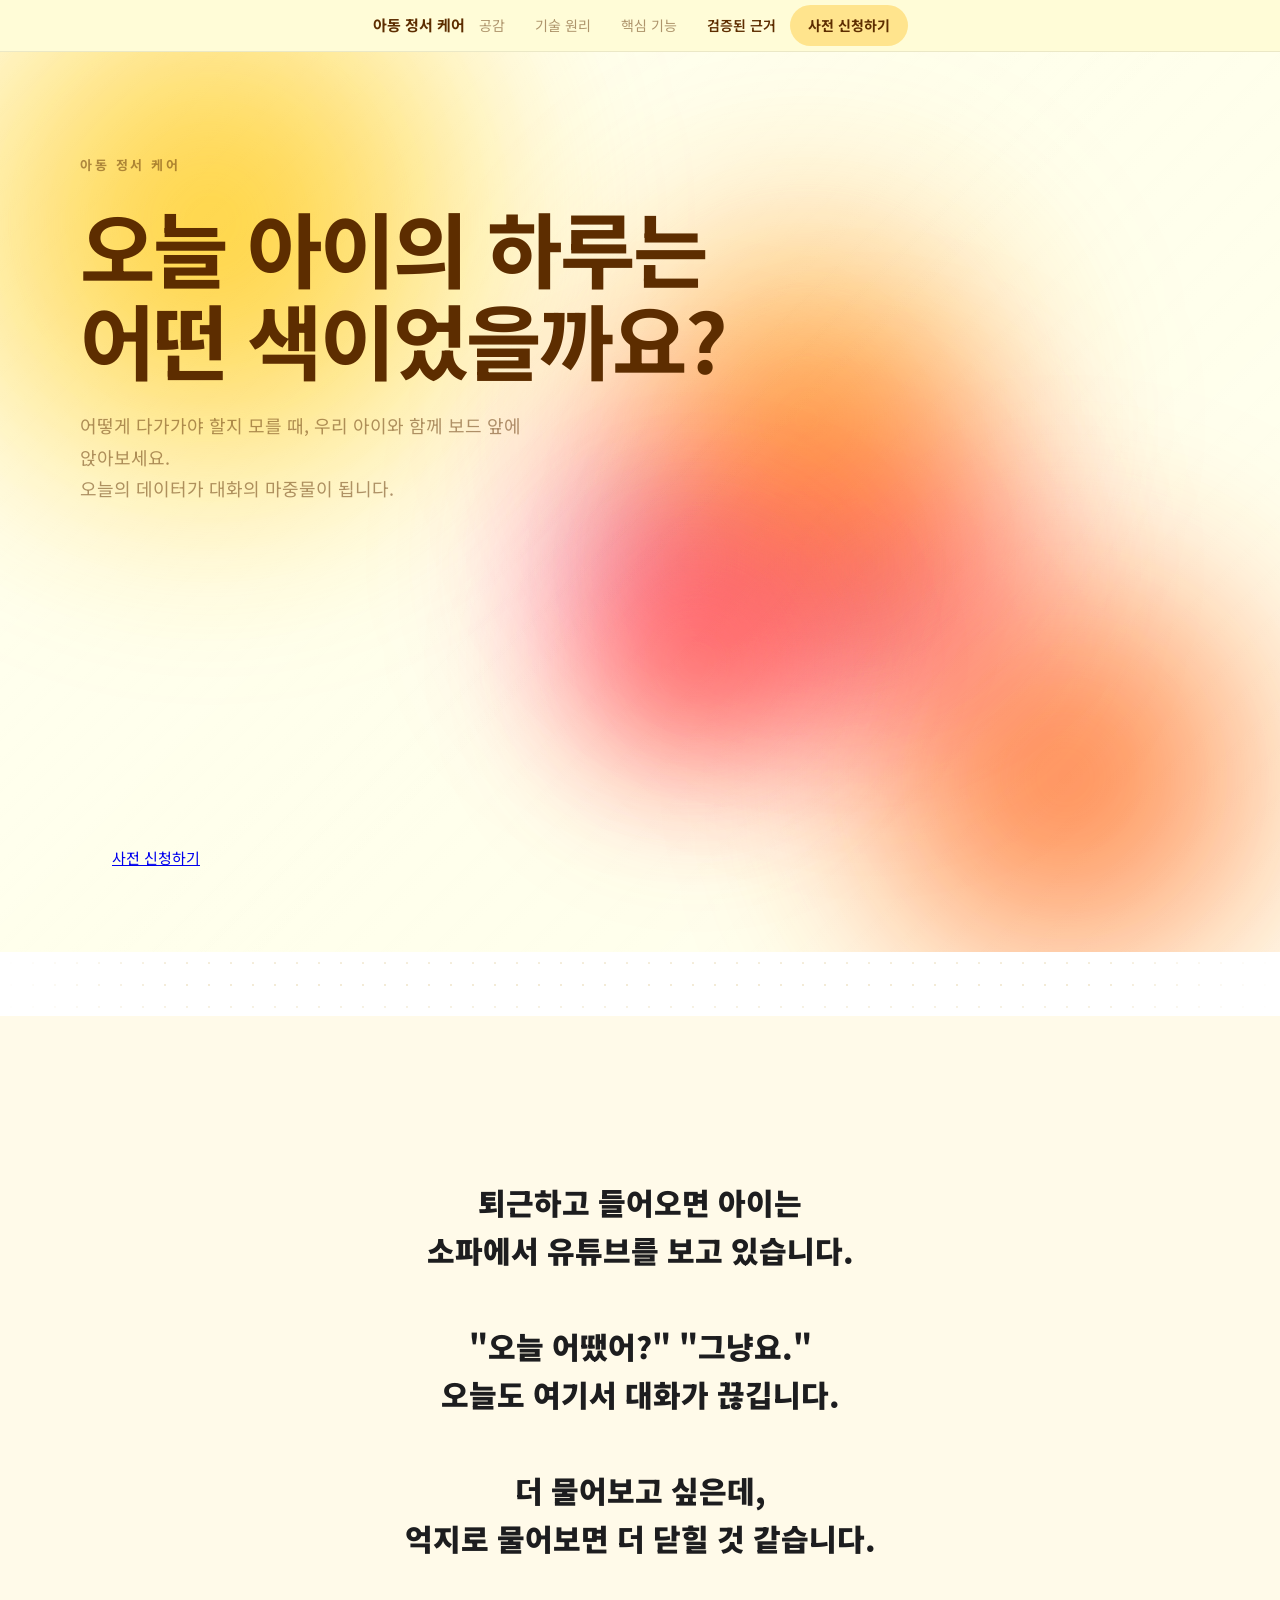
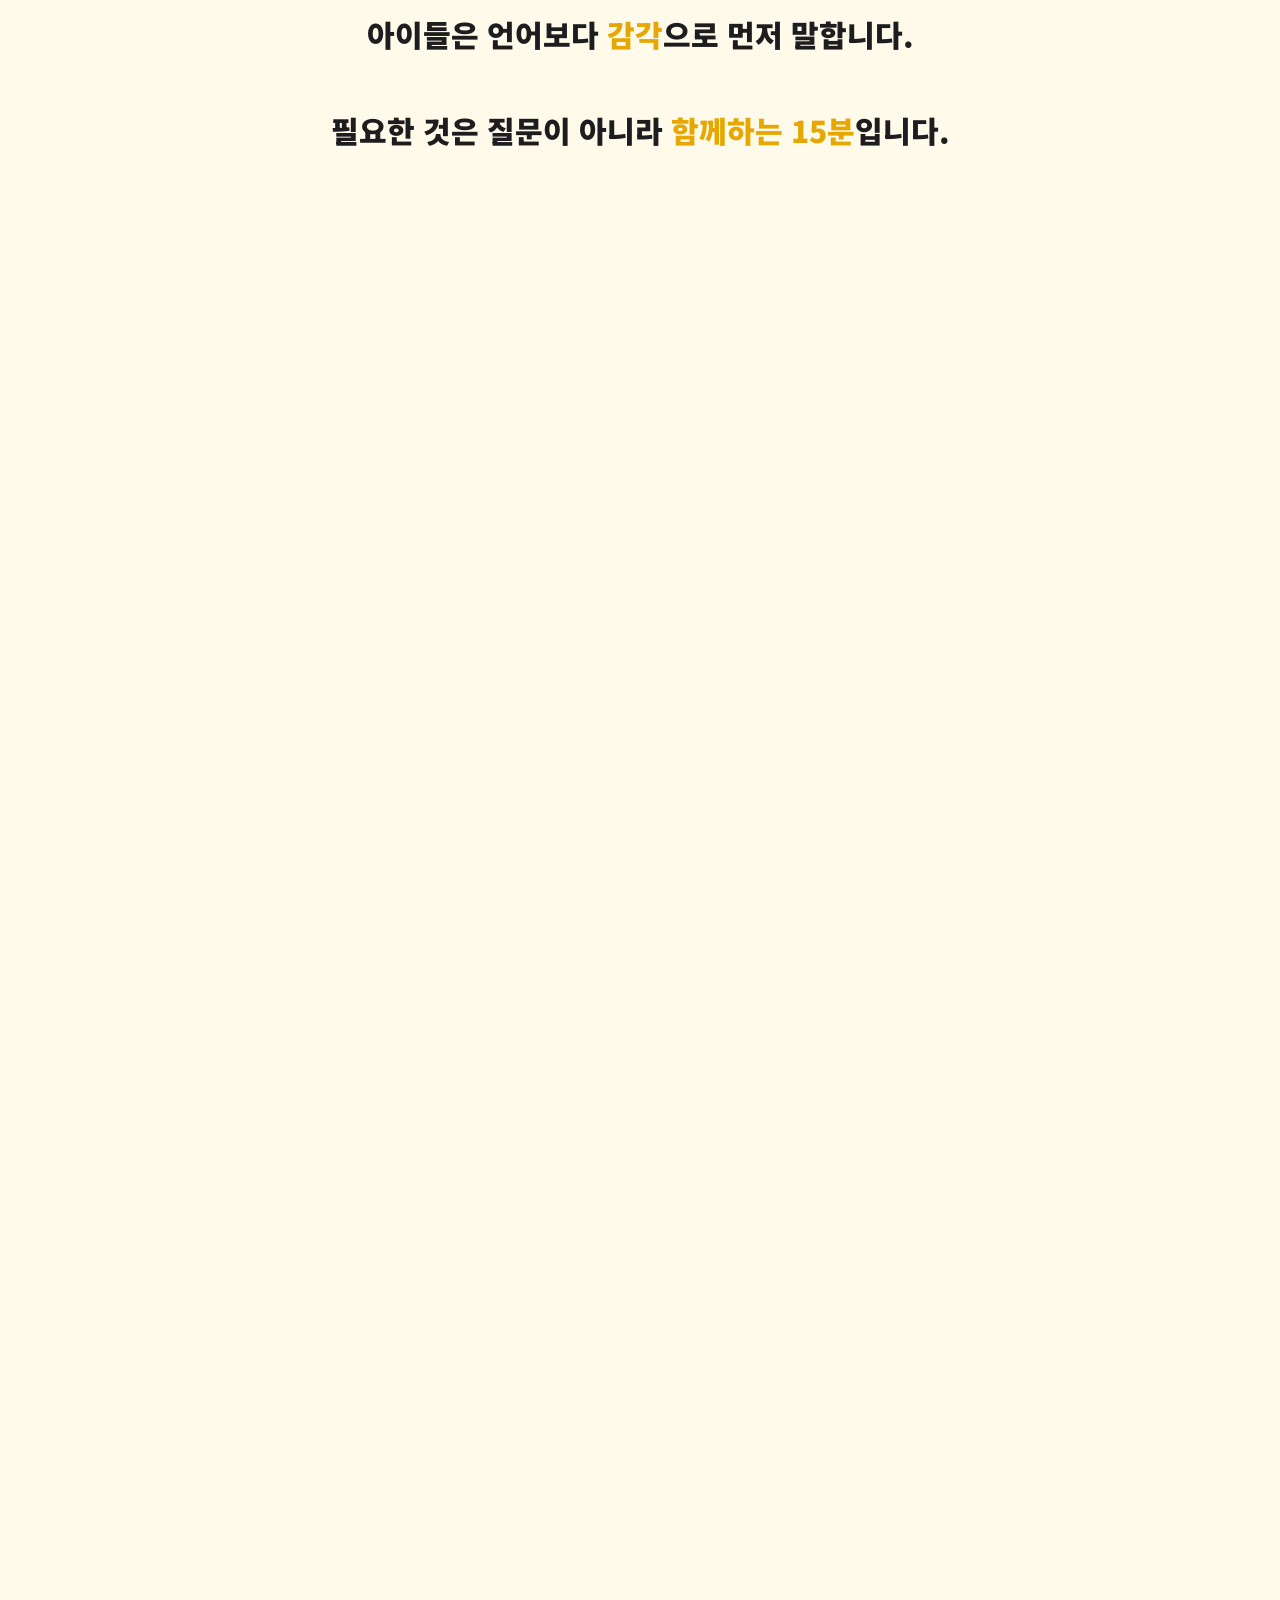
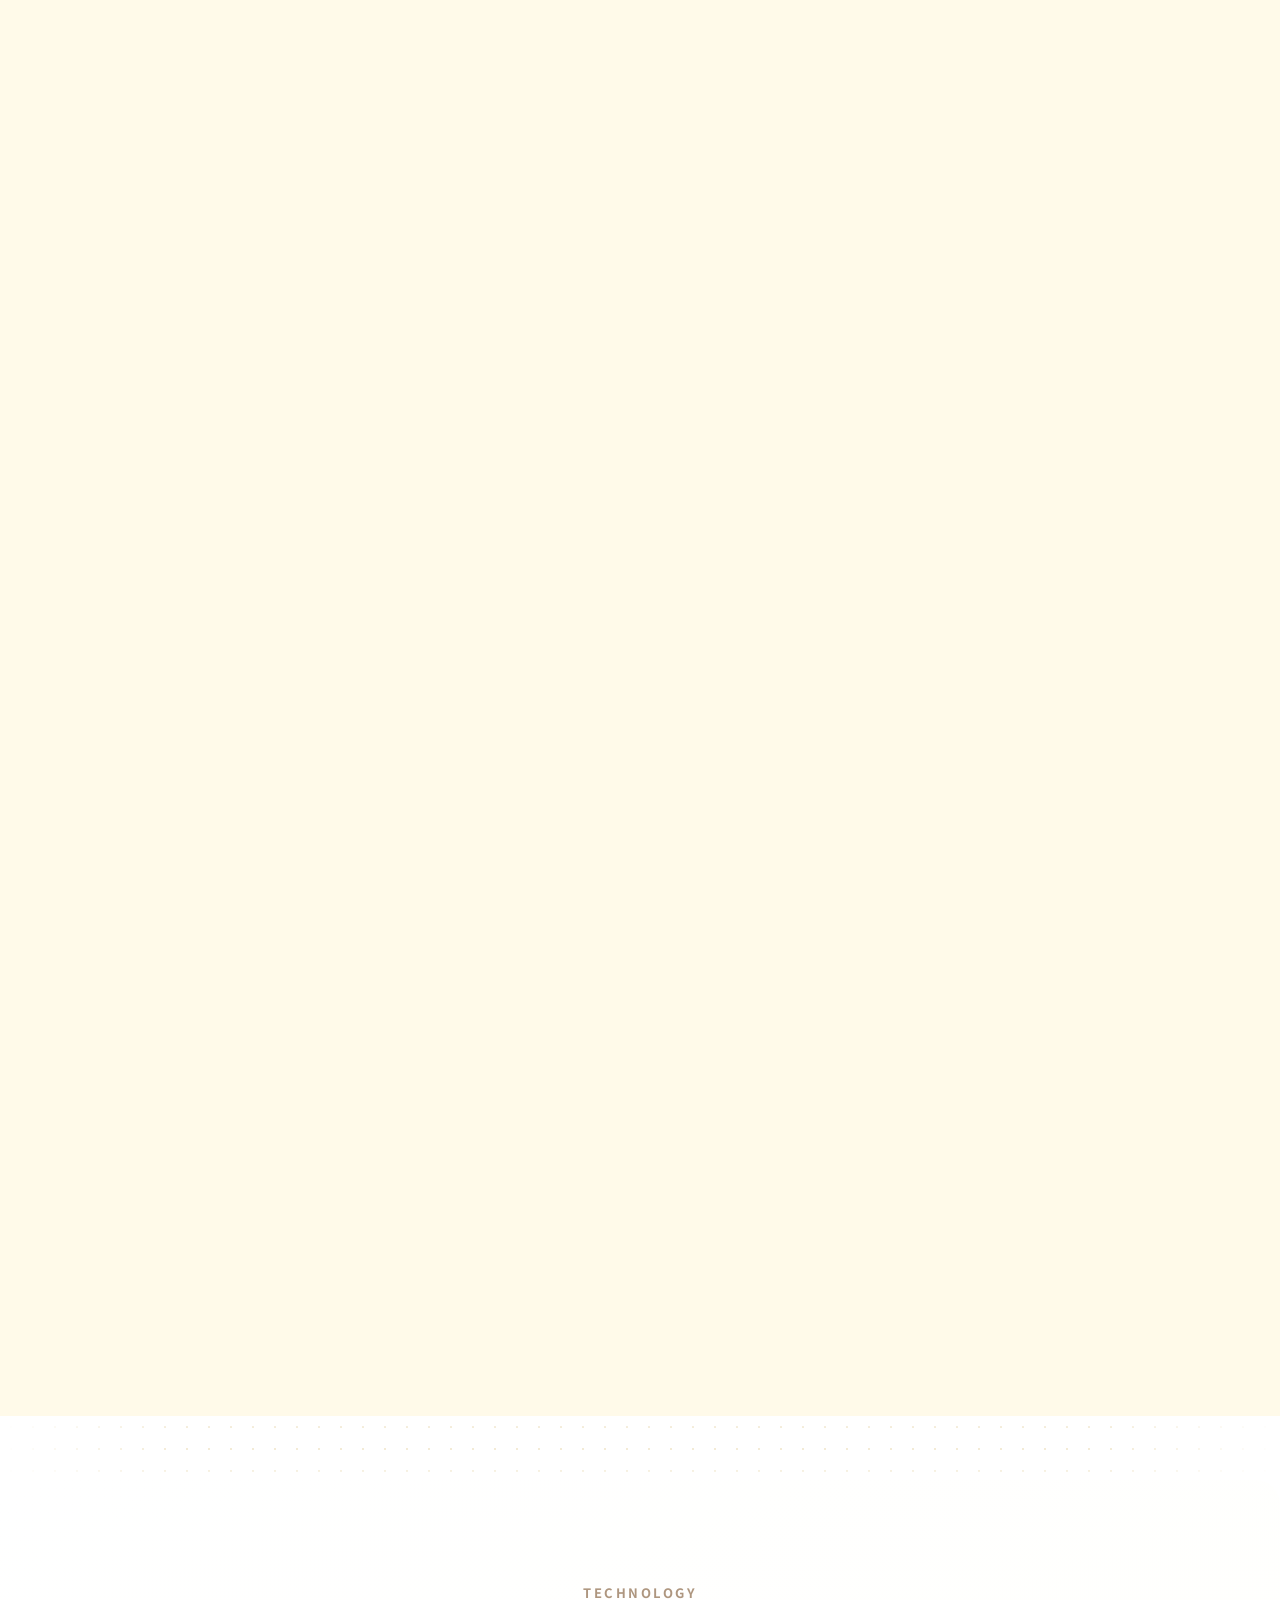
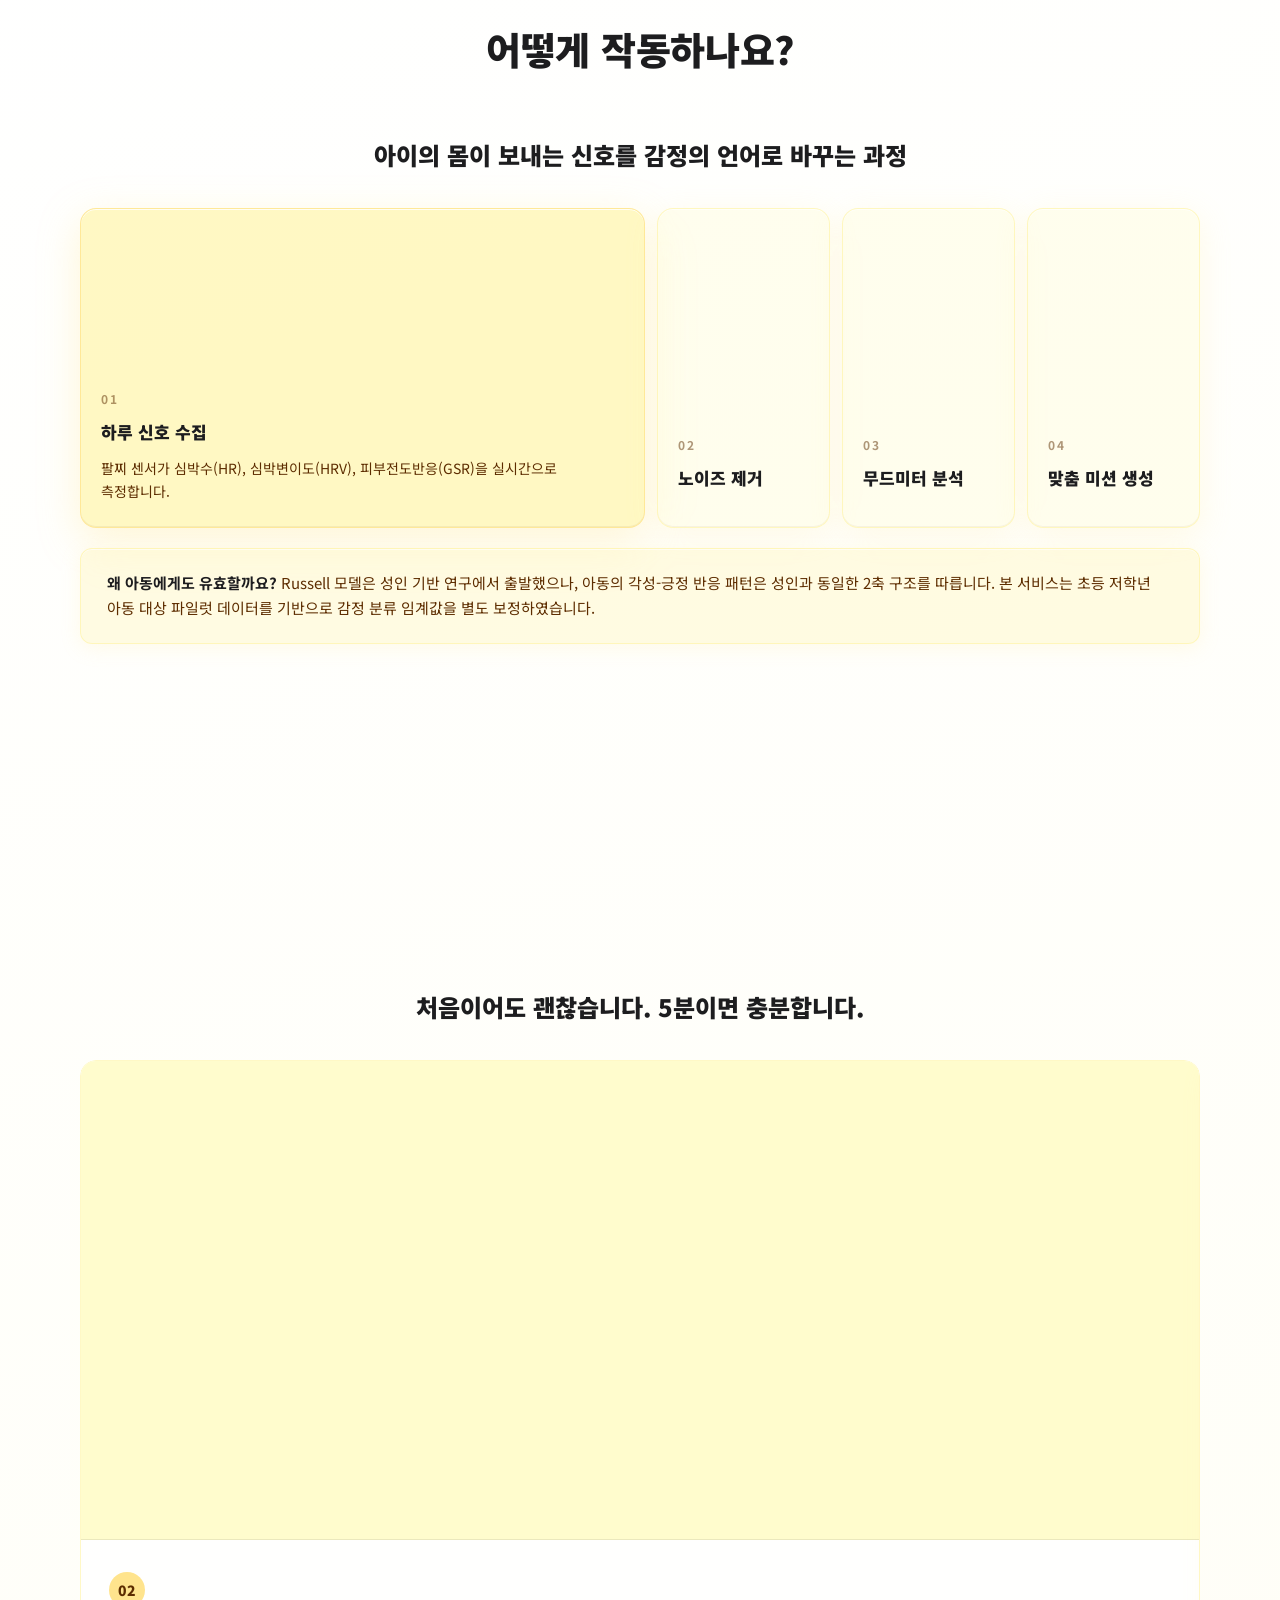
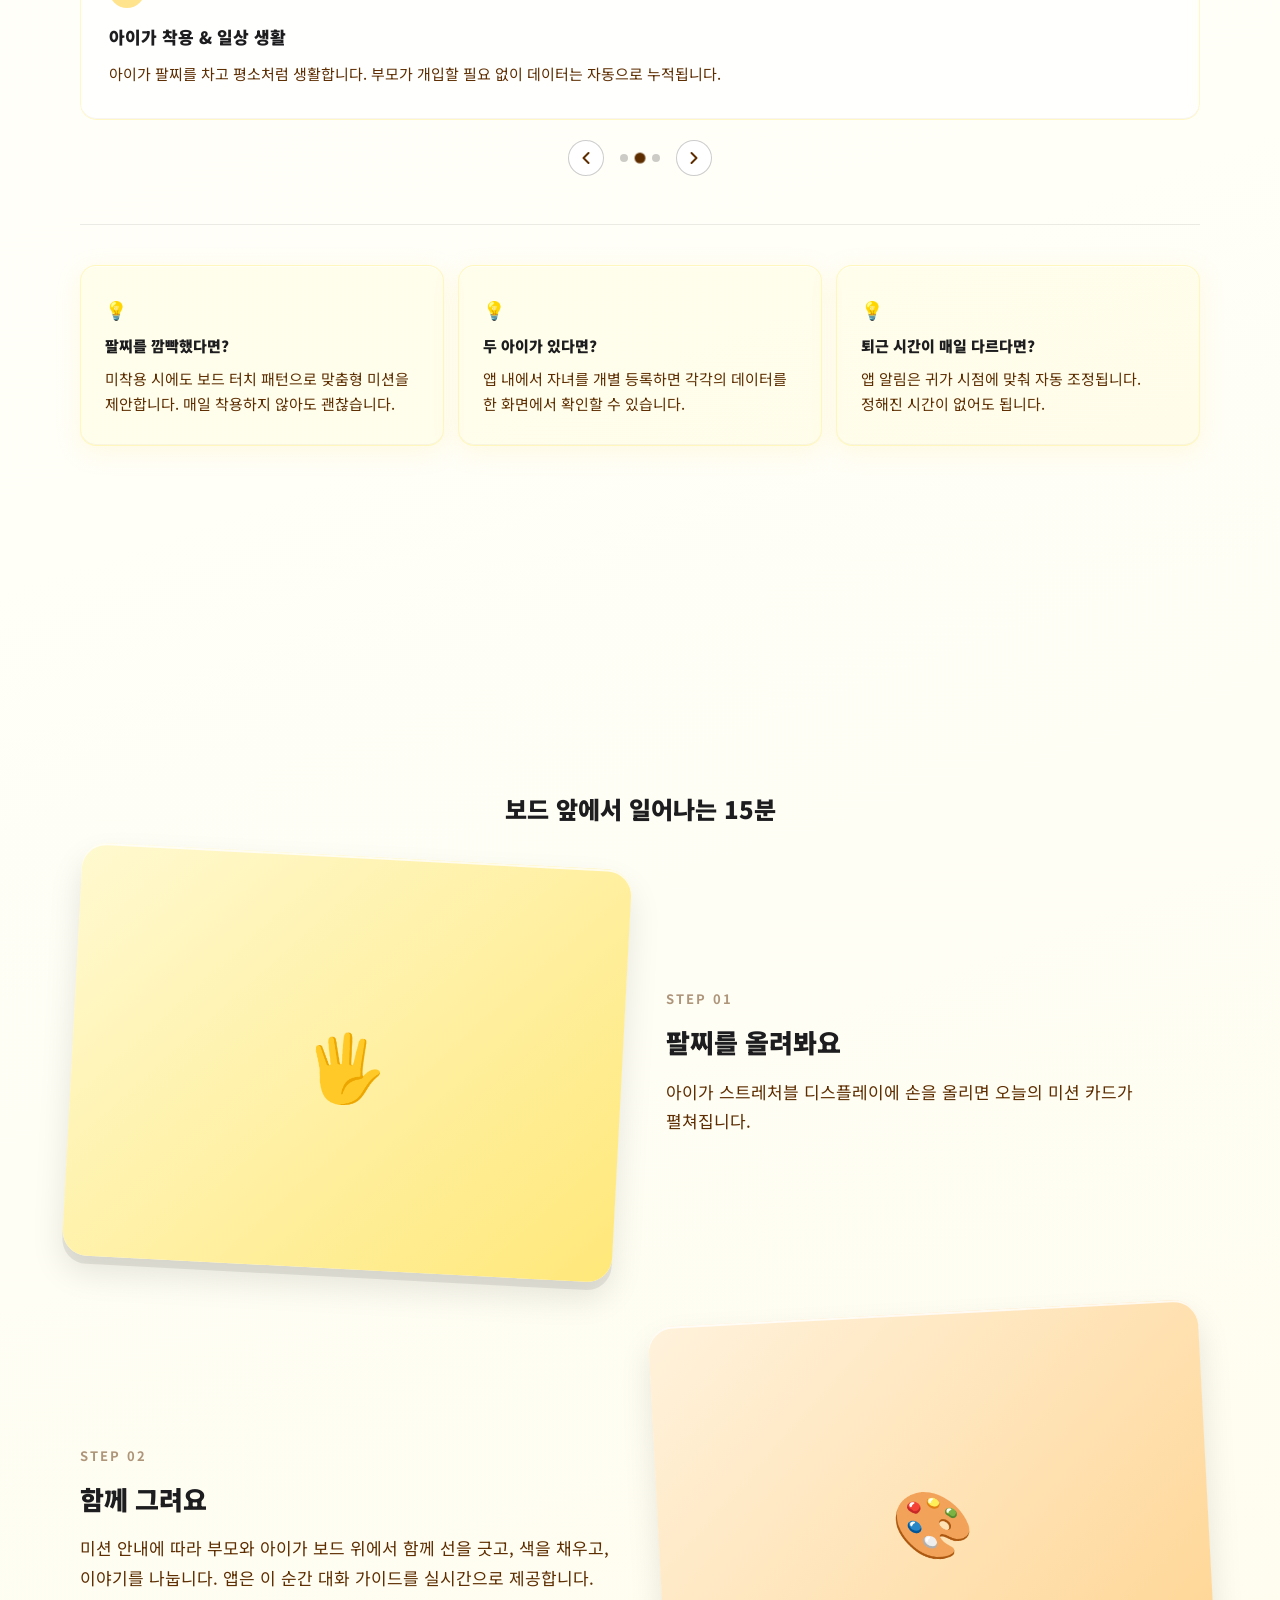
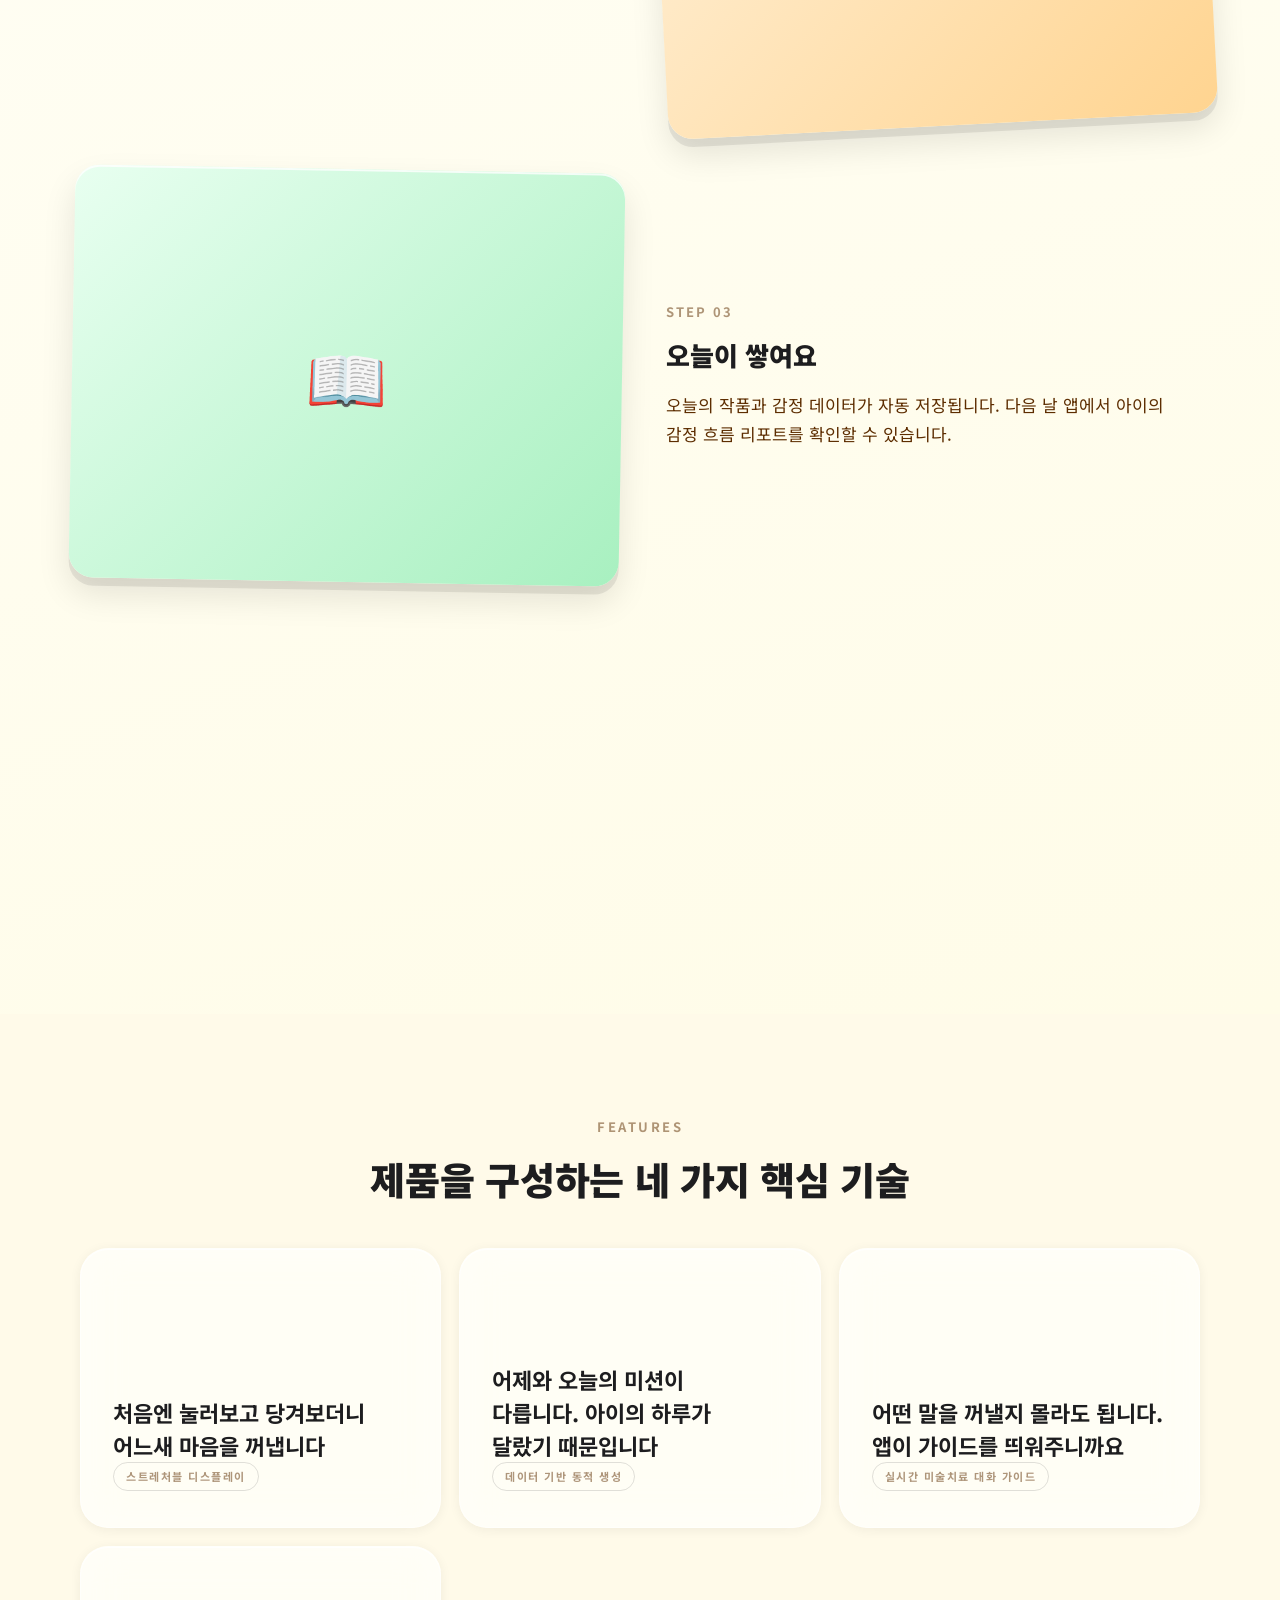
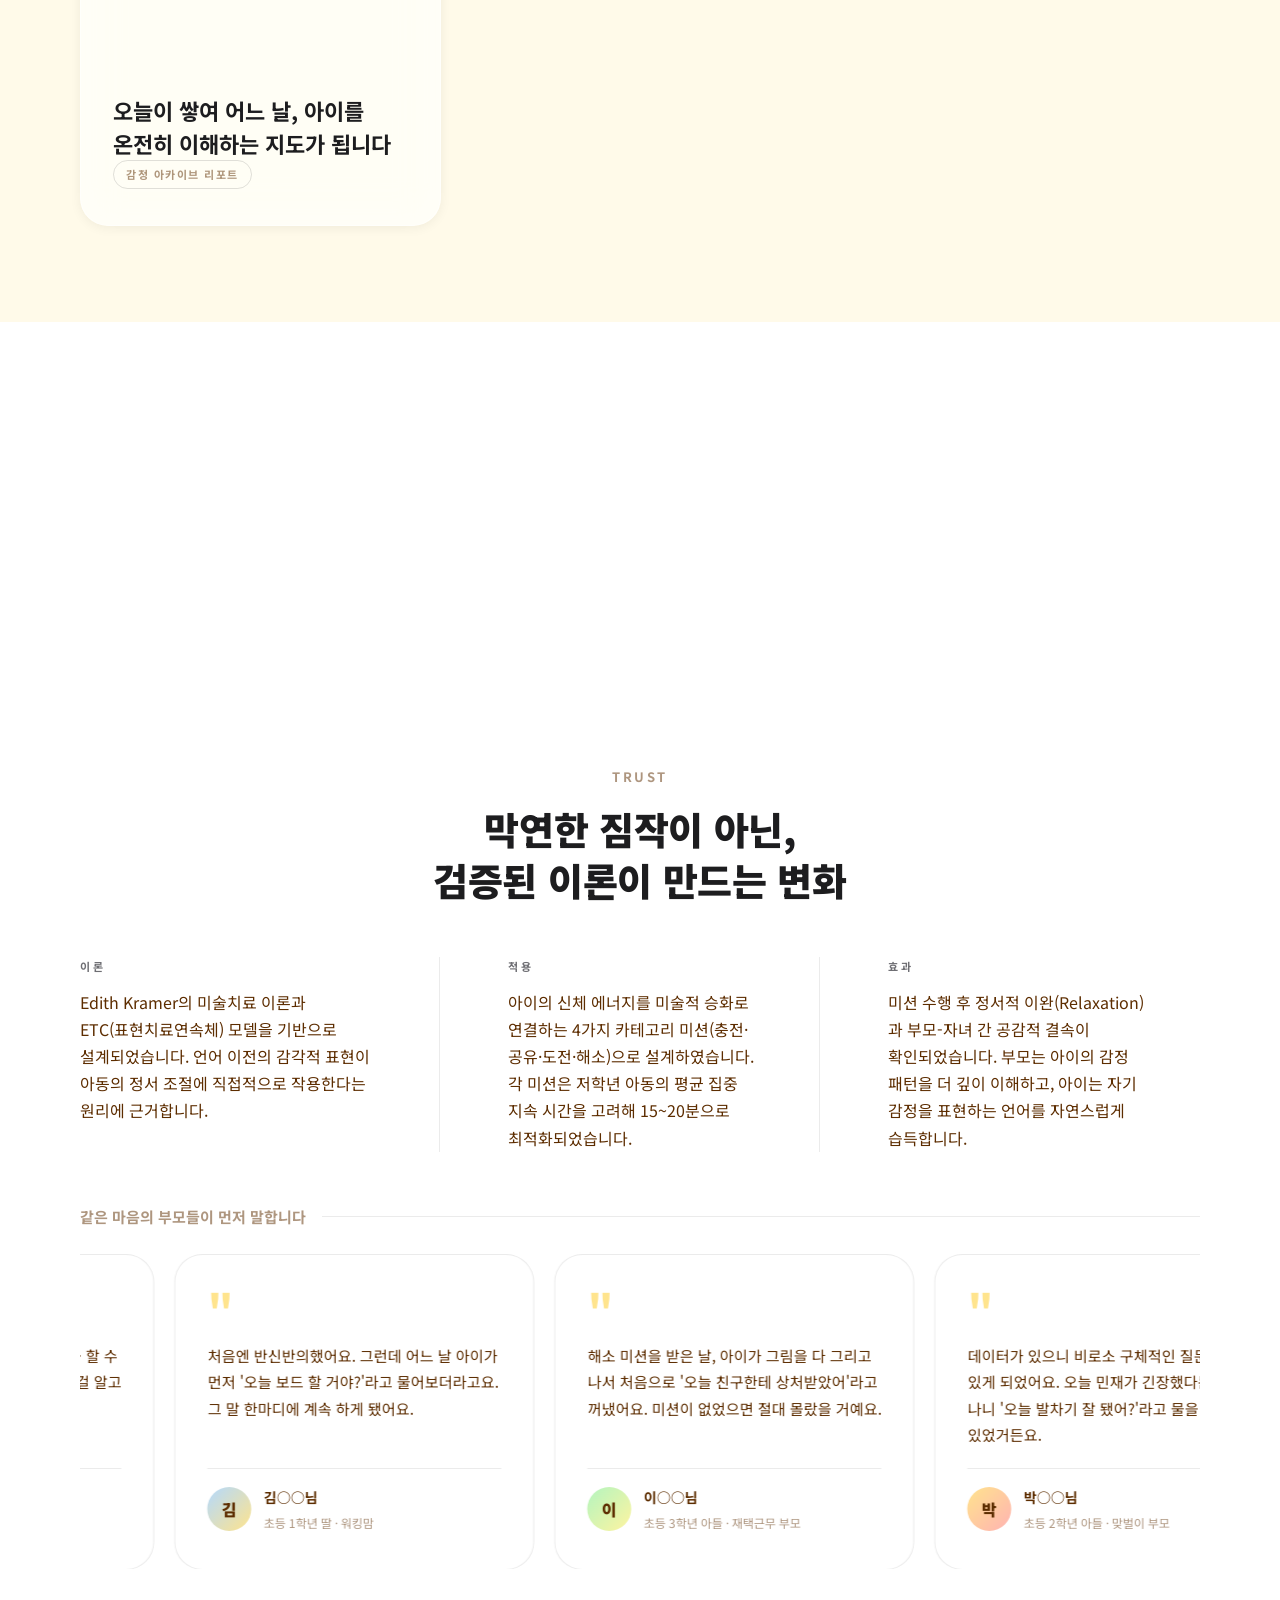
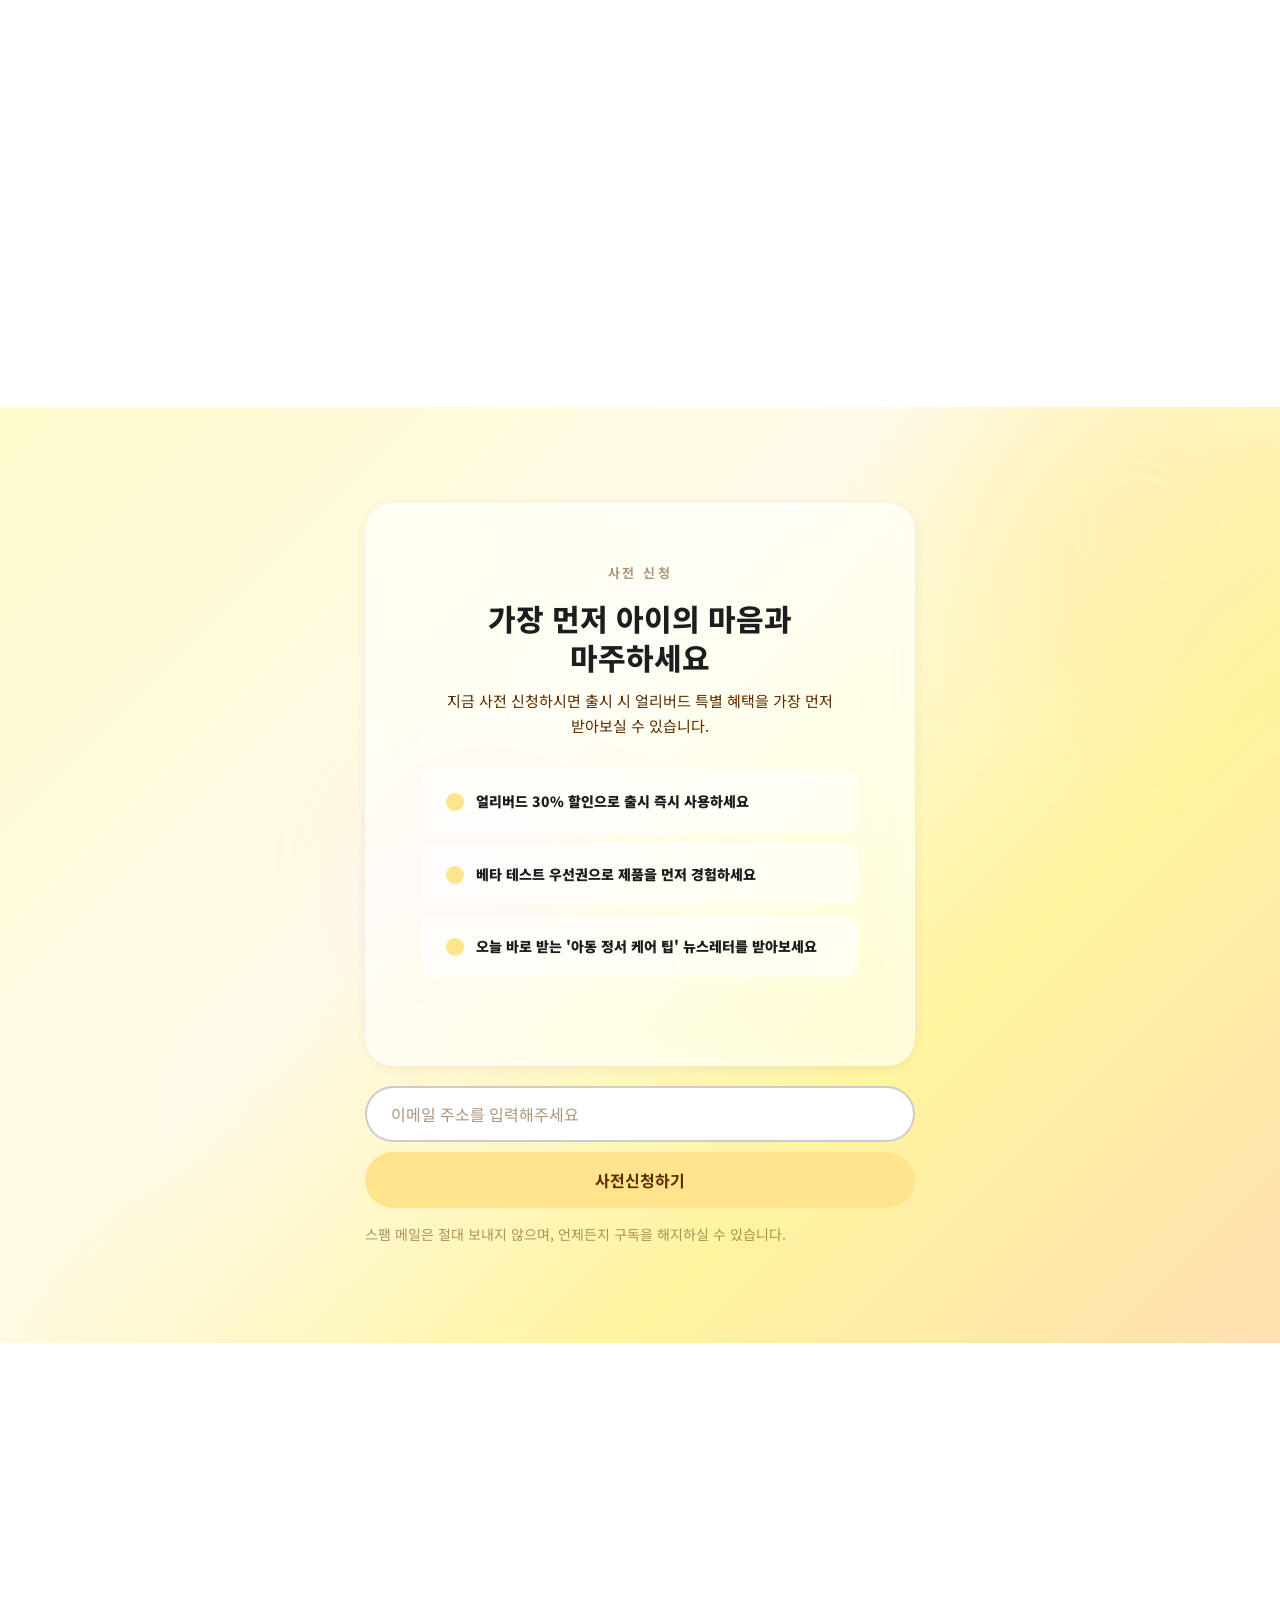
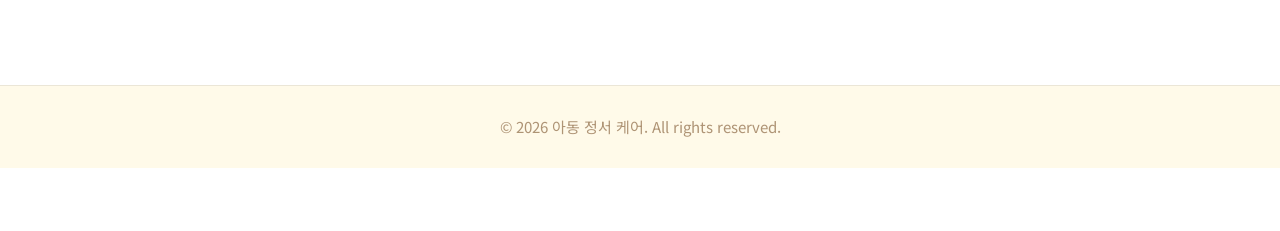
==== version-a.html @ ddc8feb4 "디자인 가이드라인 v1.0 전체 적용 (토큰, 타이포, Bento Grid, Nav, Marquee)" ====
<!DOCTYPE html>
<html lang="ko">
<head>
  <meta charset="UTF-8">
  <meta name="viewport" content="width=device-width, initial-scale=1.0">
  <title>아동 정서 케어 — 오늘 아이의 하루는 어떤 색이었을까요?</title>
  <link rel="preconnect" href="https://fonts.googleapis.com">
  <link rel="preconnect" href="https://fonts.gstatic.com" crossorigin>
  <link href="https://fonts.googleapis.com/css2?family=Noto+Sans+KR:wght@400;500;700;900&display=swap" rel="stylesheet">
  <link rel="stylesheet" href="css/styles.css">
</head>
<body>

  <!-- Navigation -->
  <nav class="nav">
    <div class="container">
      <div class="nav-inner">
        <span class="nav-logo">아동 정서 케어</span>
        <nav class="nav-links" id="navLinks">
          <a href="#problem"    class="nav-link" data-section="problem">공감</a>
          <a href="#technology" class="nav-link" data-section="technology">기술 원리</a>
          <a href="#features"   class="nav-link" data-section="features">핵심 기능</a>
          <a href="#trust"      class="nav-link" data-section="trust">검증된 근거</a>
        </nav>
        <div class="nav-right">
          <a href="#cta" class="nav-cta">사전 신청하기</a>
          <button class="nav-hamburger" id="navHamburger" aria-label="메뉴 열기" aria-expanded="false">
            <span></span><span></span><span></span>
          </button>
        </div>
      </div>
    </div>
  </nav>

  <!-- S1: HERO -->
  <section class="hero" id="hero">
    <!-- Art-therapy paint layers -->
    <div class="hero-paint hero-paint--yellow"></div>
    <div class="hero-paint hero-paint--orange"></div>
    <div class="hero-paint hero-paint--red"></div>
    <div class="hero-paint hero-paint--magenta"></div>
    <div class="hero-paint hero-paint--amber"></div>
    <div class="hero-paint hero-paint--coral"></div>
    <!-- Liquid glass shimmer veil -->
    <div class="hero-veil"></div>

    <div class="container">
      <div class="hero-inner">
        <div class="hero-copy">
          <span class="hero-label">아동 정서 케어</span>
          <h1 class="hero-headline">오늘 아이의 하루는<br>어떤 색이었을까요?</h1>
          <p class="hero-sub">어떻게 다가가야 할지 모를 때, 우리 아이와 함께 보드 앞에 앉아보세요.<br>오늘의 데이터가 대화의 마중물이 됩니다.</p>
        </div>
        <div class="hero-form-wrap">
          <a href="#cta" class="hero-email-submit">사전 신청하기</a>
        </div>
      </div>
    </div>

  </section>
  <div class="section-divider"></div>
  <!-- S2: PROBLEM -->
  <section class="problem" id="problem">
    <div class="problem-sticky">
      <div class="problem-sentences-wrap">
        <p class="problem-sentence">퇴근하고 들어오면 아이는 <br> 소파에서 유튜브를 보고 있습니다.</p>
        <p class="problem-sentence">"오늘 어땠어?" "그냥요." <br> 오늘도 여기서 대화가 끊깁니다.</p>
        <p class="problem-sentence">더 물어보고 싶은데, <br> 억지로 물어보면 더 닫힐 것 같습니다.</p>
        <p class="problem-sentence">아이들은 언어보다 <span class="color-pop">감각</span>으로 먼저 말합니다.</p>
        <p class="problem-sentence">필요한 것은 질문이 아니라 <span class="color-pop">함께하는&nbsp;15분</span>입니다.</p>
      </div>
    </div>
  </section>
  <div class="section-divider"></div>
  <!-- S3: TECHNOLOGY -->
  <section class="technology" id="technology">
    <div class="container">
      <div class="section-header">
        <span class="label js-reveal">Technology</span>
        <h2 class="section-headline js-reveal d1">어떻게 작동하나요?</h2>
      </div>

      <!-- 3-A: Accordion Panels -->
      <div class="stack-scene">
        <div class="tech-sub stack-panel">
          <h3 class="tech-sub-headline js-reveal">아이의 몸이 보내는 신호를 감정의 언어로 바꾸는 과정</h3>
          <div class="tech-panels">
            <div class="tech-panel is-active" role="button" tabindex="0" aria-label="1단계: 하루 신호 수집">
              <div class="tech-panel-num">01</div>
              <div class="tech-panel-title">하루 신호 수집</div>
              <p class="tech-panel-desc">팔찌 센서가 심박수(HR), 심박변이도(HRV), 피부전도반응(GSR)을 실시간으로 측정합니다.</p>
            </div>
            <div class="tech-panel" role="button" tabindex="0" aria-label="2단계: 노이즈 제거">
              <div class="tech-panel-num">02</div>
              <div class="tech-panel-title">노이즈 제거</div>
              <p class="tech-panel-desc">움직임·외부 환경으로 인한 오염 데이터를 필터링해 신뢰도 높은 생체 지표만 추출합니다.</p>
            </div>
            <div class="tech-panel" role="button" tabindex="0" aria-label="3단계: 무드미터 분석">
              <div class="tech-panel-num">03</div>
              <div class="tech-panel-title">무드미터 분석</div>
              <p class="tech-panel-desc">Russell의 원형 감정 모델에 기반해 각성도(Arousal)와 긍정도(Valence) 축으로 아이의 현재 감정 상태를 좌표화합니다.</p>
            </div>
            <div class="tech-panel" role="button" tabindex="0" aria-label="4단계: 맞춤 미션 생성">
              <div class="tech-panel-num">04</div>
              <div class="tech-panel-title">맞춤 미션 생성</div>
              <p class="tech-panel-desc">무드미터와 당일 일과 데이터를 결합해 '충전·공유·도전·해소' 4가지 카테고리 중 최적의 미술 미션을 생성합니다.</p>
            </div>
          </div>
          <div class="tech-note">
            <strong>왜 아동에게도 유효할까요?</strong> Russell 모델은 성인 기반 연구에서 출발했으나, 아동의 각성-긍정 반응 패턴은 성인과 동일한 2축 구조를 따릅니다. 본 서비스는 초등 저학년 아동 대상 파일럿 데이터를 기반으로 감정 분류 임계값을 별도 보정하였습니다.
          </div>
        </div>
      </div>

      <!-- 3-B: Onboarding Slider -->
      <div class="stack-scene">
        <div class="tech-sub stack-panel">
          <h3 class="tech-sub-headline js-reveal">처음이어도 괜찮습니다. 5분이면 충분합니다.</h3>
          <div class="onboarding-viewport">
            <div class="onboarding-track" id="onboardingTrack">
              <div class="onboarding-card">
                <div class="onboarding-img"></div>
                <div class="onboarding-content">
                  <div class="onboarding-num">01</div>
                  <div class="onboarding-title">앱 설치 &amp; 팔찌 페어링</div>
                  <p class="onboarding-desc">앱을 설치하고 아이 팔찌와 블루투스로 연결하세요. 이름과 학교 일정만 입력하면 준비 완료입니다.</p>
                </div>
              </div>
              <div class="onboarding-card">
                <div class="onboarding-img"></div>
                <div class="onboarding-content">
                  <div class="onboarding-num">02</div>
                  <div class="onboarding-title">아이가 착용 &amp; 일상 생활</div>
                  <p class="onboarding-desc">아이가 팔찌를 차고 평소처럼 생활합니다. 부모가 개입할 필요 없이 데이터는 자동으로 누적됩니다.</p>
                </div>
              </div>
              <div class="onboarding-card">
                <div class="onboarding-img"></div>
                <div class="onboarding-content">
                  <div class="onboarding-num">03</div>
                  <div class="onboarding-title">보드 앞에서 함께 시작</div>
                  <p class="onboarding-desc">저녁에 아이와 함께 보드에 손을 올려놓으면, 오늘의 미션이 자동으로 활성화됩니다.</p>
                </div>
              </div>
            </div>
          </div>
          <div class="onboarding-controls">
            <button class="onboarding-arrow" id="onboardingPrev" aria-label="이전 슬라이드">
              <svg width="20" height="20" viewBox="0 0 20 20" fill="none"><path d="M12.5 15L7.5 10L12.5 5" stroke="currentColor" stroke-width="2" stroke-linecap="round" stroke-linejoin="round"/></svg>
            </button>
            <div class="onboarding-nav" id="onboardingDots"></div>
            <button class="onboarding-arrow" id="onboardingNext" aria-label="다음 슬라이드">
              <svg width="20" height="20" viewBox="0 0 20 20" fill="none"><path d="M7.5 5L12.5 10L7.5 15" stroke="currentColor" stroke-width="2" stroke-linecap="round" stroke-linejoin="round"/></svg>
            </button>
          </div>
          <div class="faq-grid">
            <div class="faq-block">
              <div class="faq-icon">💡</div>
              <div class="faq-q">팔찌를 깜빡했다면?</div>
              <p class="faq-a">미착용 시에도 보드 터치 패턴으로 맞춤형 미션을 제안합니다. 매일 착용하지 않아도 괜찮습니다.</p>
            </div>
            <div class="faq-block">
              <div class="faq-icon">💡</div>
              <div class="faq-q">두 아이가 있다면?</div>
              <p class="faq-a">앱 내에서 자녀를 개별 등록하면 각각의 데이터를 한 화면에서 확인할 수 있습니다.</p>
            </div>
            <div class="faq-block">
              <div class="faq-icon">💡</div>
              <div class="faq-q">퇴근 시간이 매일 다르다면?</div>
              <p class="faq-a">앱 알림은 귀가 시점에 맞춰 자동 조정됩니다. 정해진 시간이 없어도 됩니다.</p>
            </div>
          </div>
        </div>
      </div>

      <!-- 3-C: Board Steps -->
      <div class="stack-scene">
        <div class="tech-sub stack-panel" style="margin-bottom:0">
        <h3 class="tech-sub-headline js-reveal">보드 앞에서 일어나는 15분</h3>
        <div class="board-steps">
          <div class="board-step">
            <div class="step-visual step-visual--1">🖐</div>
            <div class="step-content">
              <div class="step-label">STEP 01</div>
              <div class="step-title">팔찌를 올려봐요</div>
              <p class="step-body">아이가 스트레처블 디스플레이에 손을 올리면 오늘의 미션 카드가 펼쳐집니다.</p>
            </div>
          </div>
          <div class="board-step board-step--rev">
            <div class="step-visual step-visual--2">🎨</div>
            <div class="step-content">
              <div class="step-label">STEP 02</div>
              <div class="step-title">함께 그려요</div>
              <p class="step-body">미션 안내에 따라 부모와 아이가 보드 위에서 함께 선을 긋고, 색을 채우고, 이야기를 나눕니다. 앱은 이 순간 대화 가이드를 실시간으로 제공합니다.</p>
            </div>
          </div>
          <div class="board-step">
            <div class="step-visual step-visual--3">📖</div>
            <div class="step-content">
              <div class="step-label">STEP 03</div>
              <div class="step-title">오늘이 쌓여요</div>
              <p class="step-body">오늘의 작품과 감정 데이터가 자동 저장됩니다. 다음 날 앱에서 아이의 감정 흐름 리포트를 확인할 수 있습니다.</p>
            </div>
          </div>
        </div>
        </div>
      </div>
    </div>
  </section>
  <!-- S4: FEATURES -->
  <div class="stack-scene">
  <section class="features stack-panel" id="features">
    <div class="container">
      <div class="features-header">
        <span class="label js-reveal">Features</span>
        <h2 class="section-headline js-reveal d1">제품을 구성하는 네 가지 핵심 기술</h2>
      </div>
      <div class="features-grid">
        <div class="feature-card liquid-glass">
          <p class="feature-quote">처음엔 눌러보고 당겨보더니 어느새 마음을 꺼냅니다</p>
          <span class="feature-tag">스트레처블 디스플레이</span>
        </div>
        <div class="feature-card liquid-glass">
          <p class="feature-quote">어제와 오늘의 미션이 다릅니다. 아이의 하루가 달랐기 때문입니다</p>
          <span class="feature-tag">데이터 기반 동적 생성</span>
        </div>
        <div class="feature-card liquid-glass">
          <p class="feature-quote">어떤 말을 꺼낼지 몰라도 됩니다. 앱이 가이드를 띄워주니까요</p>
          <span class="feature-tag">실시간 미술치료 대화 가이드</span>
        </div>
        <div class="feature-card liquid-glass">
          <p class="feature-quote">오늘이 쌓여 어느 날, 아이를 온전히 이해하는 지도가 됩니다</p>
          <span class="feature-tag">감정 아카이브 리포트</span>
        </div>
      </div>
    </div>
  </section>
  </div>
  <!-- S5: TRUST -->
  <div class="stack-scene">
  <section class="trust stack-panel" id="trust">
    <div class="container">
      <div class="trust-header">
        <span class="label js-reveal">Trust</span>
        <h2 class="section-headline js-reveal d1">막연한 짐작이 아닌,<br>검증된 이론이 만드는 변화</h2>
      </div>
      <div class="trust-blocks">
        <div class="trust-block">
          <div class="trust-block-label">이론</div>
          <p class="trust-block-text">Edith Kramer의 미술치료 이론과 ETC(표현치료연속체) 모델을 기반으로 설계되었습니다. 언어 이전의 감각적 표현이 아동의 정서 조절에 직접적으로 작용한다는 원리에 근거합니다.</p>
        </div>
        <div class="trust-block">
          <div class="trust-block-label">적용</div>
          <p class="trust-block-text">아이의 신체 에너지를 미술적 승화로 연결하는 4가지 카테고리 미션(충전·공유·도전·해소)으로 설계하였습니다. 각 미션은 저학년 아동의 평균 집중 지속 시간을 고려해 15~20분으로 최적화되었습니다.</p>
        </div>
        <div class="trust-block">
          <div class="trust-block-label">효과</div>
          <p class="trust-block-text">미션 수행 후 정서적 이완(Relaxation)과 부모-자녀 간 공감적 결속이 확인되었습니다. 부모는 아이의 감정 패턴을 더 깊이 이해하고, 아이는 자기 감정을 표현하는 언어를 자연스럽게 습득합니다.</p>
        </div>
      </div>

      <div class="trust-interviews-header">
        <span class="trust-interviews-label">같은 마음의 부모들이 먼저 말합니다</span>
        <div class="trust-interviews-line"></div>
      </div>

      <div class="trust-marquee">
        <div class="trust-track">
          <!-- 원본 3장 -->
          <div class="trust-quote-card">
            <span class="trust-quote-mark">"</span>
            <p class="trust-quote-text">데이터가 있으니 비로소 구체적인 질문을 할 수 있게 되었어요. 오늘 민재가 긴장했다는 걸 알고 나니 '오늘 발차기 잘 됐어?'라고 물을 수 있었거든요.</p>
            <div class="trust-quote-footer">
              <div class="trust-avatar trust-avatar--1">박</div>
              <div class="trust-author-info">
                <span class="trust-quote-author">박○○님</span>
                <span class="trust-quote-meta">초등 2학년 아들 · 맞벌이 부모</span>
              </div>
            </div>
          </div>
          <div class="trust-quote-card">
            <span class="trust-quote-mark">"</span>
            <p class="trust-quote-text">처음엔 반신반의했어요. 그런데 어느 날 아이가 먼저 '오늘 보드 할 거야?'라고 물어보더라고요. 그 말 한마디에 계속 하게 됐어요.</p>
            <div class="trust-quote-footer">
              <div class="trust-avatar trust-avatar--2">김</div>
              <div class="trust-author-info">
                <span class="trust-quote-author">김○○님</span>
                <span class="trust-quote-meta">초등 1학년 딸 · 워킹맘</span>
              </div>
            </div>
          </div>
          <div class="trust-quote-card">
            <span class="trust-quote-mark">"</span>
            <p class="trust-quote-text">해소 미션을 받은 날, 아이가 그림을 다 그리고 나서 처음으로 '오늘 친구한테 상처받았어'라고 꺼냈어요. 미션이 없었으면 절대 몰랐을 거예요.</p>
            <div class="trust-quote-footer">
              <div class="trust-avatar trust-avatar--3">이</div>
              <div class="trust-author-info">
                <span class="trust-quote-author">이○○님</span>
                <span class="trust-quote-meta">초등 3학년 아들 · 재택근무 부모</span>
              </div>
            </div>
          </div>
        </div>
      </div>
    </div>
  </section>
  </div>
  <!-- S6: CTA -->
  <div class="stack-scene">
  <section class="cta-section stack-panel" id="cta">
    <div class="cta-blob cta-blob--1"></div>
    <div class="cta-blob cta-blob--2"></div>
    <div class="cta-blob cta-blob--3"></div>
    <div class="container">
      <div class="cta-inner">
        <div class="cta-card liquid-glass">
          <span class="label js-reveal">사전 신청</span>
          <h2 class="cta-headline js-reveal d1">가장 먼저 아이의 마음과 마주하세요</h2>
          <p class="cta-sub js-reveal d2">지금 사전 신청하시면 출시 시 얼리버드 특별 혜택을 가장 먼저 받아보실 수 있습니다.</p>
          <div class="benefits-list">
            <div class="benefit-item">
              <div class="benefit-dot"></div>
              <p class="benefit-text"><strong>얼리버드 30% 할인으로 출시 즉시 사용하세요</strong></p>
            </div>
            <div class="benefit-item">
              <div class="benefit-dot"></div>
              <p class="benefit-text"><strong>베타 테스트 우선권으로 제품을 먼저 경험하세요</strong></p>
            </div>
            <div class="benefit-item">
              <div class="benefit-dot"></div>
              <p class="benefit-text"><strong>오늘 바로 받는 '아동 정서 케어 팁' 뉴스레터를 받아보세요</strong></p>
            </div>
          </div>
        </div>
        <div class="cta-form-box">
          <form class="email-form" id="ctaForm">
            <input class="email-input" type="email" placeholder="이메일 주소를 입력해주세요" required aria-label="이메일 주소">
            <button class="email-submit" type="submit">사전신청하기</button>
          </form>
          <p class="form-note" id="formNote">스팸 메일은 절대 보내지 않으며, 언제든지 구독을 해지하실 수 있습니다.</p>
          <div class="success-msg" id="successMsg">
            <div class="success-icon">✅</div>
            <div class="success-title">신청이 완료되었습니다!</div>
            <p class="success-desc">얼리버드 혜택 소식과 함께 곧 연락드리겠습니다.<br>아이와의 소중한 15분을 응원합니다.</p>
          </div>
        </div>
      </div>
    </div>
  </section>
  </div>

  <footer class="footer">
    <div class="container">
      <p>© 2026 아동 정서 케어. All rights reserved.</p>
    </div>
  </footer>

  <script src="js/script.js"></script>
</body>
</html>
---- css/styles.css ----
/* ── Design System ── */
:root {
  /* ── Brand ── */
  --white:          #ffffff;
  --black:          #000000;
  --bg-cream:       #fffae9;
  --bg-yellow:      #fffccd;
  --primary:        #ffe48d;
  --primary-hover:  #e6cd7a;
  --primary-bright: #fff4a0;

  /* ── Text ── */
  --text-black:     #1d1d1f;
  --text-brown:     #5d2d00;
  --text-secondary: #6e6e73;
  --text-muted:     rgba(93, 45, 0, 0.50);

  /* ── Border ── */
  --border-light:   rgba(0, 0, 0, 0.08);
  --border-strong:  rgba(0, 0, 0, 0.20);

  /* ── Glass ── */
  --glass-bg:       rgba(255, 255, 255, 0.72);
  --glass-blur:     20px;
  --glass-border:   rgba(255, 255, 255, 0.50);

  /* ── Spacing (8pt grid) ── */
  --sp-xs:  8px;
  --sp-sm:  16px;
  --sp-md:  32px;
  --sp-lg:  64px;
  --sp-xl:  96px;
  --sp-2xl: 160px;

  /* ── Motion ── */
  --ease-out:    cubic-bezier(0.25, 0.46, 0.45, 0.94);
  --ease-spring: cubic-bezier(0.22, 1, 0.36, 1);
  --dur-fast:    0.25s;
  --dur-mid:     0.5s;
  --dur-slow:    0.8s;

  /* ── Shape ── */
  --radius-sm:   12px;
  --radius-md:   20px;
  --radius-lg:   28px;
  --radius-pill: 100px;

  /* ── 기존 호환 유지 ── */
  --radius: 16px;
  --ease:   0.2s ease;
}

*, *::before, *::after { box-sizing: border-box; margin: 0; padding: 0; }
html { scroll-behavior: smooth; }

body {
  font-family: 'Noto Sans KR', 'Apple SD Gothic Neo', sans-serif;
  color: var(--text-brown);
  background: var(--white);
  font-size: 17px;
  line-height: 1.75;
  -webkit-font-smoothing: antialiased;
  hyphens: none;
  -webkit-hyphens: none;
  word-break: keep-all;
}

h1, h2, .display-text {
  font-family: 'Noto Sans KR', sans-serif;
}

.container { max-width: 1200px; margin: 0 auto; padding: 0 40px; }

.label {
  display: inline-block;
  font-size: 13px;
  font-weight: 700;
  letter-spacing: 2.5px;
  text-transform: uppercase;
  color: var(--text-muted);
  margin-bottom: 14px;
}

.section-headline {
  font-size: 38px;
  font-weight: 900;
  color: var(--text-black);
  line-height: 1.35;
  letter-spacing: -0.3px;
}

/* ── Liquid Glass ── */
.liquid-glass {
  background: var(--glass-bg);
  backdrop-filter: blur(var(--glass-blur)) saturate(1.4);
  -webkit-backdrop-filter: blur(var(--glass-blur)) saturate(1.4);
  border: 1px solid var(--glass-border);
  border-radius: 28px;
  box-shadow:
    0 8px 32px rgba(255, 228, 141, 0.25),
    inset 0 1px 0 rgba(255, 255, 255, 0.60),
    inset 0 -1px 0 rgba(93, 45, 0, 0.06);
}

/* ── Nav ── */
.nav {
  position: sticky;
  top: 0;
  z-index: 200;
  height: 52px;
  background: rgba(255, 252, 205, 0.80);
  backdrop-filter: blur(20px) saturate(1.8);
  -webkit-backdrop-filter: blur(20px) saturate(1.8);
  border-bottom: 1px solid var(--border-light);
  display: flex;
  align-items: center;
}

.nav-inner {
  display: flex;
  justify-content: space-between;
  align-items: center;
  width: 100%;
}

.nav-logo {
  font-size: 15px;
  font-weight: 700;
  color: var(--text-brown);
}

.nav-right {
  display: flex;
  align-items: center;
  gap: 12px;
}

.nav-cta {
  font-size: 14px;
  font-weight: 700;
  color: var(--text-brown);
  background: var(--primary);
  border: none;
  border-radius: var(--radius-pill);
  padding: 8px 18px;
  cursor: pointer;
  text-decoration: none;
  transition: background var(--dur-fast) var(--ease-out);
}

.nav-cta:hover { background: var(--primary-hover); }

.nav-links { display: flex; gap: 2px; }

.nav-link {
  font-size: 14px;
  font-weight: 400;
  color: var(--text-muted);
  text-decoration: none;
  padding: 7px 14px;
  border-radius: var(--radius-pill);
  transition: color var(--dur-fast), background var(--dur-fast), font-weight 0s;
  white-space: nowrap;
}

.nav-link:hover { color: var(--text-brown); background: rgba(255, 228, 141, 0.3); }

/* scroll spy 활성 링크 */
.nav-link.is-active {
  color: var(--text-brown);
  font-weight: 600;
}

/* hamburger */
.nav-hamburger {
  display: none;
  flex-direction: column;
  justify-content: center;
  gap: 5px;
  width: 36px;
  height: 36px;
  background: transparent;
  border: none;
  cursor: pointer;
  padding: 6px;
}

.nav-hamburger span {
  display: block;
  height: 2px;
  background: var(--text-brown);
  border-radius: 2px;
  transition: transform var(--dur-fast) var(--ease-out),
              opacity var(--dur-fast) var(--ease-out);
}

.nav-hamburger.is-open span:nth-child(1) { transform: translateY(7px) rotate(45deg); }
.nav-hamburger.is-open span:nth-child(2) { opacity: 0; }
.nav-hamburger.is-open span:nth-child(3) { transform: translateY(-7px) rotate(-45deg); }

@media (max-width: 900px) {
  .nav-links {
    display: none;
    position: absolute;
    top: 52px;
    left: 0;
    right: 0;
    flex-direction: column;
    gap: 0;
    background: rgba(255, 252, 205, 0.97);
    backdrop-filter: blur(20px);
    -webkit-backdrop-filter: blur(20px);
    border-bottom: 1px solid var(--border-light);
    padding: 8px 0;
    z-index: 199;
  }
  .nav-links.is-open { display: flex; }
  .nav-link { padding: 14px 24px; border-radius: 0; }
  .nav-hamburger { display: flex; }
}

/* ── S1: HERO ── */
.hero {
  position: relative;
  height: 100vh;
  min-height: 680px;
  overflow: hidden;
  background: var(--bg-cream);
}

/* Art-therapy paint layers */
.hero-paint {
  position: absolute;
  border-radius: 50%;
  pointer-events: none;
  will-change: transform;
}

.hero-paint--yellow {
  width: 820px; height: 820px;
  background: radial-gradient(circle, rgba(255,188,0,0.94) 0%, transparent 62%);
  filter: blur(76px);
  top: -240px; left: -200px;
  animation: paintA 22s ease-in-out infinite alternate;
}

.hero-paint--orange {
  width: 650px; height: 650px;
  background: radial-gradient(circle, rgba(255,82,8,0.88) 0%, transparent 62%);
  filter: blur(72px);
  bottom: -150px; right: -110px;
  animation: paintB 28s ease-in-out infinite alternate;
}

.hero-paint--red {
  width: 520px; height: 520px;
  background: radial-gradient(circle, rgba(218,28,68,0.78) 0%, transparent 62%);
  filter: blur(66px);
  top: 28%; right: 12%;
  animation: paintC 20s ease-in-out infinite alternate;
}

.hero-paint--magenta {
  width: 460px; height: 460px;
  background: radial-gradient(circle, rgba(188,18,148,0.68) 0%, transparent 62%);
  filter: blur(74px);
  bottom: 18%; left: 36%;
  animation: paintD 26s ease-in-out infinite alternate;
}

.hero-paint--amber {
  width: 590px; height: 590px;
  background: radial-gradient(circle, rgba(255,132,0,0.84) 0%, transparent 62%);
  filter: blur(82px);
  top: 8%; left: 40%;
  animation: paintE 32s ease-in-out infinite alternate;
}

.hero-paint--coral {
  width: 400px; height: 400px;
  background: radial-gradient(circle, rgba(255,62,42,0.72) 0%, transparent 62%);
  filter: blur(58px);
  bottom: 10%; right: 30%;
  animation: paintF 18s ease-in-out infinite alternate;
}

@keyframes paintA {
  0%   { transform: translate(0,     0)      scale(1.00); }
  33%  { transform: translate(115px, 95px)   scale(1.15); }
  66%  { transform: translate(55px,  165px)  scale(0.92); }
  100% { transform: translate(145px, 72px)   scale(1.08); }
}
@keyframes paintB {
  0%   { transform: translate(0,      0)       scale(1.00); }
  40%  { transform: translate(-98px, -78px)    scale(1.12); }
  100% { transform: translate(-155px, -58px)   scale(0.90); }
}
@keyframes paintC {
  0%   { transform: translate(0,     0)       scale(1.00); }
  50%  { transform: translate(-68px, 88px)    scale(1.10); }
  100% { transform: translate(-108px, 48px)   scale(0.94); }
}
@keyframes paintD {
  0%   { transform: translate(0,    0)        scale(1.00); }
  45%  { transform: translate(78px, -68px)    scale(1.08); }
  100% { transform: translate(48px, -115px)   scale(1.15); }
}
@keyframes paintE {
  0%   { transform: translate(0,     0)      scale(1.00); }
  30%  { transform: translate(-88px, 58px)   scale(0.88); }
  70%  { transform: translate(68px,  98px)   scale(1.12); }
  100% { transform: translate(-48px, 78px)   scale(1.05); }
}
@keyframes paintF {
  0%   { transform: translate(0,     0)       scale(1.00); }
  50%  { transform: translate(-58px, -88px)   scale(1.10); }
  100% { transform: translate(88px,  -68px)   scale(0.93); }
}

/* Liquid glass shimmer veil */
.hero-veil {
  position: absolute;
  inset: 0;
  z-index: 3;
  pointer-events: none;
  background:
    linear-gradient(135deg, rgba(255,255,255,0.18) 0%, transparent 55%),
    linear-gradient(315deg, rgba(255,255,255,0.10) 0%, transparent 55%);
  backdrop-filter: saturate(1.10) brightness(1.02);
  -webkit-backdrop-filter: saturate(1.10) brightness(1.02);
}

/* Hero content layout */
.hero-inner {
  position: relative;
  z-index: 10;
  height: 100vh;
  min-height: 680px;
  display: flex;
  flex-direction: column;
  justify-content: space-between;
  padding-top: 96px;
  padding-bottom: 80px;
}

.hero-copy { max-width: 700px; }

.hero-label {
  display: inline-block;
  font-size: 13px;
  font-weight: 700;
  letter-spacing: 2.5px;
  text-transform: uppercase;
  color: var(--text-muted);
  margin-bottom: 24px;
  opacity: 0;
  animation: fadeUp 0.6s ease 0ms forwards;
}

.hero-headline {
  font-size: clamp(46px, 6.8vw, 82px);
  font-weight: 750;
  color: var(--text-brown);
  line-height: 1.13;
  letter-spacing: -2px;
  margin-bottom: 24px;
  opacity: 0;
  animation: fadeUp 0.6s ease 200ms forwards;
}

.hero-sub {
  font-family: 'Noto Sans KR', sans-serif;
  font-size: 18px;
  line-height: 1.75;
  color: var(--text-muted);
  max-width: 520px;
  margin-bottom: 0;
  opacity: 0;
  animation: fadeUp 0.6s ease 400ms forwards;
}

@keyframes fadeUp {
  from { opacity: 0; transform: translateY(22px); }
  to   { opacity: 1; transform: translateY(0); }
}

/* Hero CTA */
.hero-form-wrap {
  opacity: 0;
  animation: fadeUp 0.6s ease 600ms forwards;
}

.hero-cta-row {
  display: flex;
  align-items: center;
  gap: 12px;
  flex-wrap: wrap;
}

.hero-email-submit {
  font-size: 15px;
  padding: 14px 32px;
}

/* 스크롤 다운 힌트 */
.hero-scroll-hint {
  position: absolute;
  bottom: 32px;
  left: 50%;
  transform: translateX(-50%);
  z-index: 10;
  display: flex;
  flex-direction: column;
  align-items: center;
  gap: 6px;
  color: var(--text-muted);
  font-size: 11px;
  font-weight: 600;
  letter-spacing: 0.1em;
  text-transform: uppercase;
  opacity: 0;
  animation: fadeUp 0.6s ease 800ms forwards;
}

@keyframes scrollFloat {
  0%, 100% { transform: translateX(-50%) translateY(0); }
  50%       { transform: translateX(-50%) translateY(6px); }
}

.hero-scroll-hint {
  animation: fadeUp 0.6s ease 800ms forwards,
             scrollFloat 2s ease-in-out 1.4s infinite;
}

/* ── S2: PROBLEM ── */
.problem {
  height: 400vh;
  background: var(--bg-cream);
  position: relative;
}

.problem-sticky {
  position: sticky;
  top: 0;
  height: 100vh;
  display: flex;
  align-items: center;
  justify-content: center;
  padding: 80px 0;
}

.problem-sentences-wrap {
  width: min(680px, 88vw);
  padding: 0 24px;
  display: flex;
  flex-direction: column;
  gap: 48px;
}

.problem-sentence {
  text-align: center;
  font-family: 'Noto Sans KR', sans-serif;
  font-size: clamp(24px, 2.4vw, 30px);
  font-weight: 900;
  line-height: 1.6;
  color: var(--text-black);
  opacity: 0;
  transform: translateY(22px);
  transition: opacity 0.6s ease, transform 0.6s ease;
}

.problem-sentence.is-visible {
  opacity: 1;
  transform: none;
}

.problem-sentence:last-child {
  white-space: nowrap;
}

.problem-sentence .color-pop {
  color: #e6a800;
}

/* ── S3: TECHNOLOGY ── */
.technology {
  background: linear-gradient(160deg, #ffffff 0%, #fffef5 60%, #fffce8 100%);
  padding: 96px 0;
  border-radius: 24px 24px 0 0;
  position: relative;
  z-index: 10;
}

.section-header { text-align: center; margin-bottom: 60px; }
.section-header .section-headline { margin-top: 4px; }

.tech-sub { margin-bottom: 72px; }

.tech-sub-headline {
  font-size: 24px;
  font-weight: 900;
  color: var(--text-black);
  text-align: center;
  margin-bottom: 32px;
}

/* 3-A: Accordion Panels */
.tech-panels {
  display: flex;
  gap: 12px;
  height: 320px;
  margin-bottom: 20px;
}

.tech-panel {
  flex: 1;
  background: rgba(255, 252, 220, 0.45);
  backdrop-filter: blur(18px) saturate(1.4);
  -webkit-backdrop-filter: blur(18px) saturate(1.4);
  border-radius: var(--radius);
  border: 1px solid rgba(255, 244, 160, 0.60);
  box-shadow:
    0 8px 32px rgba(255, 228, 141, 0.20),
    inset 0 1px 0 rgba(255, 255, 255, 0.65),
    inset 0 -1px 0 rgba(93, 45, 0, 0.05);
  overflow: hidden;
  transition: flex 0.45s cubic-bezier(0.4, 0, 0.2, 1), background 0.3s ease, box-shadow 0.3s ease;
  cursor: pointer;
  position: relative;
  display: flex;
  flex-direction: column;
  justify-content: flex-end;
  padding: 24px 20px;
}

.tech-panel.is-active {
  flex: 4;
  background: rgba(255, 244, 160, 0.62);
  border-color: rgba(255, 228, 141, 0.80);
  box-shadow:
    0 12px 40px rgba(255, 228, 141, 0.35),
    inset 0 1px 0 rgba(255, 255, 255, 0.80),
    inset 0 -1px 0 rgba(93, 45, 0, 0.06);
}

.tech-panel-num {
  font-size: 12px;
  font-weight: 700;
  letter-spacing: 2px;
  color: var(--text-muted);
  margin-bottom: 8px;
  white-space: nowrap;
}

.tech-panel-title {
  font-size: 17px;
  font-weight: 900;
  color: var(--text-black);
  margin-bottom: 10px;
  white-space: nowrap;
  overflow: hidden;
  text-overflow: ellipsis;
}

.tech-panel-desc {
  font-size: 14px;
  line-height: 1.65;
  opacity: 0;
  max-height: 0;
  overflow: hidden;
  transition: opacity 0.3s ease 0.1s, max-height 0.4s ease;
}

.tech-panel.is-active .tech-panel-desc {
  opacity: 1;
  max-height: 200px;
}

.tech-note {
  margin-top: 16px;
  padding: 22px 26px;
  background: rgba(255, 248, 200, 0.50);
  backdrop-filter: blur(18px) saturate(1.4);
  -webkit-backdrop-filter: blur(18px) saturate(1.4);
  border: 1px solid rgba(255, 244, 160, 0.60);
  border-radius: 12px;
  box-shadow:
    0 4px 20px rgba(255, 228, 141, 0.18),
    inset 0 1px 0 rgba(255, 255, 255, 0.60);
  font-size: 15px;
  line-height: 1.65;
}

.tech-note strong { color: var(--text-black); }

/* 3-B: Onboarding Slider */
.onboarding-viewport {
  overflow: hidden;
  border-radius: var(--radius);
  margin-bottom: 20px;
}

.onboarding-track {
  display: flex;
  transition: transform 0.5s cubic-bezier(0.4, 0, 0.2, 1);
}

.onboarding-card {
  flex: 0 0 100%;
  margin-right: 14px;
  background: rgba(255, 255, 255, 0.85);
  backdrop-filter: blur(18px) saturate(1.4);
  -webkit-backdrop-filter: blur(18px) saturate(1.4);
  border-radius: var(--radius);
  overflow: hidden;
  border: 1px solid rgba(255, 244, 160, 0.60);
  box-shadow:
    0 8px 32px rgba(255, 228, 141, 0.20),
    inset 0 1px 0 rgba(255, 255, 255, 0.65),
    inset 0 -1px 0 rgba(93, 45, 0, 0.05);
}

.onboarding-card:last-child { margin-right: 0; }

.onboarding-img {
  width: 100%;
  aspect-ratio: 21 / 9;
  background: var(--bg-yellow);
  border-bottom: 1px solid var(--border-light);
}

.onboarding-content {
  padding: 32px 28px;
}

.onboarding-num {
  display: inline-flex;
  align-items: center;
  justify-content: center;
  width: 36px; height: 36px;
  background: var(--primary);
  border-radius: 50%;
  font-size: 14px;
  font-weight: 900;
  color: var(--text-brown);
  margin-bottom: 14px;
}

.onboarding-title { font-size: 17px; font-weight: 900; color: var(--text-black); margin-bottom: 10px; }
.onboarding-desc  { font-size: 15px; line-height: 1.65; }

.onboarding-controls {
  display: flex;
  align-items: center;
  justify-content: center;
  gap: 16px;
  margin-bottom: 0;
}

.onboarding-nav {
  display: flex;
  align-items: center;
  gap: 8px;
}

.onboarding-dot {
  width: 8px; height: 8px;
  border-radius: 50%;
  background: var(--border-strong);
  cursor: pointer;
  transition: background var(--ease), transform var(--ease);
  border: none;
  padding: 0;
}

.onboarding-dot.is-active {
  background: var(--text-brown);
  transform: scale(1.35);
}

.onboarding-arrow {
  display: flex;
  align-items: center;
  justify-content: center;
  width: 36px; height: 36px;
  border-radius: 50%;
  border: 1.5px solid var(--border-strong);
  background: var(--white);
  color: var(--text-brown);
  cursor: pointer;
  transition: background var(--ease), border-color var(--ease), transform var(--ease);
  flex-shrink: 0;
}

.onboarding-arrow:hover {
  background: var(--primary);
  border-color: var(--primary);
  transform: scale(1.08);
}

.faq-grid {
  display: grid;
  grid-template-columns: repeat(3, 1fr);
  gap: 14px;
  margin-top: 48px;
  padding-top: 40px;
  border-top: 1px solid var(--border-light);
}

.faq-block {
  background: rgba(255, 252, 220, 0.45);
  backdrop-filter: blur(18px) saturate(1.4);
  -webkit-backdrop-filter: blur(18px) saturate(1.4);
  border-radius: var(--radius);
  padding: 28px 24px;
  border: 1px solid rgba(255, 244, 160, 0.60);
  box-shadow:
    0 6px 24px rgba(255, 228, 141, 0.18),
    inset 0 1px 0 rgba(255, 255, 255, 0.65),
    inset 0 -1px 0 rgba(93, 45, 0, 0.04);
  transition: background var(--ease), box-shadow var(--ease);
}

.faq-block:hover {
  background: rgba(255, 228, 141, 0.65);
  box-shadow:
    0 10px 32px rgba(255, 228, 141, 0.35),
    inset 0 1px 0 rgba(255, 255, 255, 0.80);
}
.faq-icon { font-size: 18px; margin-bottom: 8px; }
.faq-q { font-size: 15px; font-weight: 900; color: var(--text-black); margin-bottom: 8px; }
.faq-a { font-size: 15px; line-height: 1.65; }

/* 3-C: Board Steps */
.board-steps { display: flex; flex-direction: column; gap: 56px; }

.board-step {
  display: grid;
  grid-template-columns: 1fr 1fr;
  gap: 52px;
  align-items: center;
}

.board-step--rev { direction: rtl; }
.board-step--rev > * { direction: ltr; }

@keyframes floatCard {
  0%, 100% { translate: 0 0px; }
  50%       { translate: 0 -8px; }
}

.step-visual {
  border-radius: 24px;
  display: flex;
  align-items: center;
  justify-content: center;
  font-size: 64px;
  aspect-ratio: 4 / 3;
  opacity: 0;
  transform: translateY(-160px) rotate(-8deg);
  transition: opacity 0.9s cubic-bezier(0.22, 1, 0.36, 1),
              transform 0.9s cubic-bezier(0.22, 1, 0.36, 1),
              box-shadow 0.3s ease;
  box-shadow:
    0 8px 0   rgba(0, 0, 0, 0.08),
    0 16px 32px rgba(0, 0, 0, 0.10),
    0 2px 0   rgba(255, 255, 255, 0.80) inset;
  cursor: default;
}

.step-visual.is-visible {
  opacity: 1;
  animation: floatCard 4s ease-in-out infinite;
}
.board-step:nth-child(1) .step-visual.is-visible {
  transform: rotate(3deg) translateY(0) scale(1.03);
  animation-delay: 0s;
}
.board-step:nth-child(2) .step-visual.is-visible {
  transform: rotate(-3deg) translateY(0) scale(1.03);
  animation-delay: 0.8s;
}
.board-step:nth-child(3) .step-visual.is-visible {
  transform: rotate(1deg) translateY(0) scale(1.03);
  animation-delay: 1.6s;
}

.step-visual:hover {
  box-shadow:
    0 14px 0   rgba(0, 0, 0, 0.10),
    0 28px 48px rgba(0, 0, 0, 0.14),
    0 2px 0    rgba(255, 255, 255, 0.90) inset;
  animation-play-state: paused;
}

.step-visual--1 { background: linear-gradient(135deg, #fff9d0, #ffe87a); }
.step-visual--2 { background: linear-gradient(135deg, #fff2dc, #ffd490); }
.step-visual--3 { background: linear-gradient(135deg, #e8fff0, #a8f0c0); }

.step-content {
  opacity: 0;
  transform: translateY(24px);
  transition: opacity 0.5s ease 0.25s, transform 0.5s ease 0.25s;
}

.step-content.is-visible { opacity: 1; transform: translateY(0); }

.step-label {
  font-size: 13px;
  font-weight: 700;
  letter-spacing: 2px;
  color: var(--text-muted);
  margin-bottom: 8px;
}

.step-title { font-size: 26px; font-weight: 900; color: var(--text-black); margin-bottom: 12px; }
.step-body  { font-size: 17px; line-height: 1.75; }

/* ── S4: FEATURES ── */
.features { background: var(--bg-cream); padding: 96px 0; }

.features-header { text-align: center; margin-bottom: 44px; }

.features-grid {
  display: grid;
  grid-template-columns: repeat(3, 1fr);
  gap: 18px;
}

.feature-card {
  padding: 36px 32px;
  min-height: 280px;
  border-radius: var(--radius-md);
  display: flex;
  flex-direction: column;
  justify-content: space-between;
  border: 1px solid var(--border-light);
  transition: transform var(--dur-fast) var(--ease-out),
              box-shadow var(--dur-fast) var(--ease-out);
}

/* Bento: 카드 1(대형), 카드 4(대형) */
.feature-card--1,
.feature-card--4 { grid-column: span 2; }

/* 카드별 배경 */
.feature-card--1 { background: linear-gradient(135deg, #fffccd, #ffe87a); }
.feature-card--2 { background: linear-gradient(135deg, #fff9e6, #ffd490); }
.feature-card--3 { background: linear-gradient(135deg, #f0f9ff, #c8e8ff); }
.feature-card--4 { background: linear-gradient(135deg, #f0fff4, #a8f0c0); }

.feature-card:hover {
  transform: scale(1.02);
  box-shadow: 0 12px 40px rgba(0, 0, 0, 0.10);
}

.feature-quote {
  font-size: 22px;
  font-weight: 700;
  color: var(--text-black);
  line-height: 1.5;
  text-wrap: balance;
  margin-top: auto;
  padding-top: 24px;
}

.feature-tag {
  display: inline-block;
  font-size: 11px;
  font-weight: 700;
  letter-spacing: 1.5px;
  text-transform: uppercase;
  color: var(--text-muted);
  border: 1px solid rgba(0,0,0,0.12);
  border-radius: 100px;
  padding: 4px 12px;
  align-self: flex-start;
}

/* ── S5: TRUST ── */
.trust { background: var(--white); padding: 96px 0; }

.trust-header { text-align: center; margin-bottom: 52px; }

.trust-blocks {
  display: grid;
  grid-template-columns: repeat(3, 1fr);
  gap: 20px;
  margin-bottom: 52px;
}

.trust-block {
  padding: 0 48px;
  border-right: 1px solid var(--border-light);
}

.trust-block:last-child { border-right: none; }
.trust-block:first-child { padding-left: 0; }

.trust-block-label {
  font-size: 11px;
  font-weight: 700;
  letter-spacing: 2.5px;
  text-transform: uppercase;
  color: var(--text-secondary);
  margin-bottom: 12px;
}

.trust-block-text { font-size: 16px; line-height: 1.7; }

.trust-interviews-header {
  display: flex;
  align-items: center;
  gap: 16px;
  margin-bottom: 24px;
}

.trust-interviews-label {
  font-size: 15px;
  font-weight: 700;
  color: var(--text-muted);
  white-space: nowrap;
}

.trust-interviews-line { flex: 1; height: 1px; background: var(--border-light); }

/* Auto-scroll marquee */
.trust-marquee { overflow: hidden; }

.trust-track {
  display: flex;
  width: max-content;
  will-change: transform;
}

.trust-quote-card {
  flex: 0 0 360px;
  margin-right: 20px;
  background: var(--white);
  border-radius: var(--radius-lg);
  padding: 36px 32px;
  border: 1px solid var(--border-light);
  display: flex;
  flex-direction: column;
  transition: box-shadow var(--dur-fast) var(--ease-out);
  cursor: default;
}

.trust-quote-card:hover { box-shadow: 0 8px 28px rgba(0,0,0,0.09); }

.trust-quote-mark {
  font-size: 40px;
  line-height: 1;
  font-weight: 900;
  color: var(--primary);
  margin-bottom: 12px;
  display: block;
}

.trust-quote-text {
  font-size: 15px;
  line-height: 1.75;
  color: var(--text-brown);
  flex: 1;
  margin-bottom: 20px;
}

.trust-quote-footer {
  display: flex;
  align-items: center;
  gap: 12px;
  padding-top: 16px;
  border-top: 1px solid var(--border-light);
}

.trust-avatar {
  width: 44px; height: 44px;
  border-radius: 50%;
  display: flex;
  align-items: center;
  justify-content: center;
  font-size: 16px;
  font-weight: 900;
  color: var(--text-brown);
  flex-shrink: 0;
}

.trust-avatar--1 { background: linear-gradient(135deg, #ffe48d, #ffb3b3); }
.trust-avatar--2 { background: linear-gradient(135deg, #b3d9ff, #ffe48d); }
.trust-avatar--3 { background: linear-gradient(135deg, #b3f5c0, #fff4a0); }

.trust-author-info  { display: flex; flex-direction: column; gap: 2px; }
.trust-quote-author { font-size: 14px; font-weight: 700; color: var(--text-brown); }
.trust-quote-meta   { font-size: 12px; color: var(--text-muted); }

/* ── S6: CTA ── */
.cta-section {
  position: relative;
  padding: 96px 0;
  overflow: hidden;
  background: linear-gradient(135deg, #fffccd 0%, #fffae9 40%, #fff4a0 70%, #ffe0b0 100%);
}

.cta-blob {
  position: absolute;
  border-radius: 50%;
  filter: blur(60px);
  pointer-events: none;
  opacity: 0.25;
}

.cta-blob--1 {
  width: 360px; height: 360px;
  background: #ffe48d;
  top: -60px; right: -40px;
  animation: blobFloat1 12s ease-in-out infinite alternate;
}

.cta-blob--2 {
  width: 260px; height: 260px;
  background: #fffccd;
  bottom: -40px; left: -30px;
  animation: blobFloat2 10s ease-in-out infinite alternate;
}

.cta-blob--3 {
  width: 200px; height: 200px;
  background: #ffb3e0;
  top: 40%; left: 30%;
  animation: blobFloat3 14s ease-in-out infinite alternate;
}

.cta-inner {
  position: relative;
  z-index: 1;
  max-width: 550px;
  margin: 0 auto;
}

.cta-card { padding: 52px 56px; text-align: center; }

.cta-headline {
  font-size: 30px;
  font-weight: 800;
  color: var(--text-black);
  line-height: 1.3;
  margin-bottom: 12px;
}

.cta-sub { font-size: 15px; line-height: 1.65; margin-bottom: 32px; }

.cta-form-box { margin-top: 20px; }

.benefits-list {
  display: flex;
  flex-direction: column;
  gap: 10px;
  margin-bottom: 36px;
  text-align: left;
}

.benefit-item {
  display: flex;
  align-items: flex-start;
  gap: 12px;
  background: rgba(255, 255, 255, 0.60);
  border-radius: 12px;
  padding: 20px 24px;
}

.benefit-dot {
  flex-shrink: 0;
  width: 18px; height: 18px;
  background: var(--primary);
  border-radius: 50%;
  margin-top: 3px;
}

.benefit-text { font-size: 14px; line-height: 1.6; }
.benefit-text strong { font-weight: 900; color: var(--text-black); }

.email-form {
  display: flex;
  flex-direction: column;
  gap: 10px;
  margin-bottom: 14px;
}

.email-input {
  width: 100%;
  border: 2px solid var(--border-strong);
  border-radius: 100px;
  outline: none;
  padding: 14px 24px;
  font-family: inherit;
  font-size: 16px;
  color: var(--text-brown);
  background: var(--white);
  transition: border-color var(--ease);
}

.email-input::placeholder { color: var(--text-muted); }
.email-input:focus { border-color: var(--text-brown); }

.email-submit {
  width: 100%;
  border: none;
  border-radius: 100px;
  background: var(--primary);
  color: var(--text-brown);
  font-family: inherit;
  font-size: 16px;
  font-weight: 700;
  padding: 16px 36px;
  cursor: pointer;
  transition: background var(--ease), transform var(--ease);
  text-align: center;
  white-space: nowrap;
}

.email-submit:hover { background: var(--primary-hover); transform: translateY(-2px); }

.form-note { font-size: 14px; color: var(--text-muted); }

.success-msg {
  display: none;
  background: rgba(255, 255, 255, 0.70);
  border-radius: var(--radius);
  padding: 36px 32px;
}

.success-msg.on { display: block; }

.success-icon  { font-size: 44px; margin-bottom: 14px; }
.success-title { font-size: 22px; font-weight: 900; color: var(--text-black); margin-bottom: 8px; }
.success-desc  { font-size: 16px; line-height: 1.6; }

/* ── Scroll Reveal ── */
.js-reveal {
  opacity: 0;
  transform: translateY(44px);
  transition: opacity 0.7s cubic-bezier(0.22, 1, 0.36, 1),
              transform 0.7s cubic-bezier(0.22, 1, 0.36, 1);
}
.js-reveal.is-visible { opacity: 1; transform: translateY(0); }
.js-reveal.d1 { transition-delay: 0.12s; }
.js-reveal.d2 { transition-delay: 0.24s; }
.js-reveal.d3 { transition-delay: 0.36s; }

/* ── Technology Stacking Scroll ── */
.stack-scene {
  position: relative;
}

.stack-panel {
  position: sticky;
  top: 80px;
  transform-origin: 50% 0%;
  will-change: transform, opacity;
  margin-bottom: 0 !important;
  margin-top: 0 !important;
}

section.stack-panel {
  top: 0;
}

/* ── Tech Inner Divider ── */
.tech-divider {
  height: 48px;
  margin: 0 auto;
  width: min(680px, 88vw);
  background-image: radial-gradient(circle, rgba(180, 130, 0, 0.16) 1.5px, transparent 1.5px);
  background-size: 22px 22px;
  -webkit-mask-image:
    linear-gradient(to right,  transparent 0%, black 18%, black 82%, transparent 100%),
    linear-gradient(to bottom, transparent 0%, black 25%, black 75%, transparent 100%);
  mask-image:
    linear-gradient(to right,  transparent 0%, black 18%, black 82%, transparent 100%),
    linear-gradient(to bottom, transparent 0%, black 25%, black 75%, transparent 100%);
  -webkit-mask-composite: source-in;
  mask-composite: intersect;
}

/* ── Section Dividers ── */
.section-divider {
  height: 64px;
  background-image: radial-gradient(circle, rgba(180, 130, 0, 0.16) 1.5px, transparent 1.5px);
  background-size: 22px 22px;
  -webkit-mask-image:
    linear-gradient(to right,  transparent 0%, black 14%, black 86%, transparent 100%),
    linear-gradient(to bottom, transparent 0%, black 20%, black 80%, transparent 100%);
  mask-image:
    linear-gradient(to right,  transparent 0%, black 14%, black 86%, transparent 100%),
    linear-gradient(to bottom, transparent 0%, black 20%, black 80%, transparent 100%);
  -webkit-mask-composite: source-in;
  mask-composite: intersect;
}

/* ── Footer ── */
.footer {
  background: var(--bg-cream);
  padding: 28px 0;
  text-align: center;
  font-size: 15px;
  color: var(--text-muted);
  border-top: 1px solid var(--border-light);
}

/* ── Responsive ── */
@media (max-width: 768px) {
  .container { padding: 0 20px; }

  .hero { padding: 60px 16px; }
  .hero-card { padding: 36px 24px 32px; }
  .hero-cta-row { flex-direction: column; align-items: flex-start; }
  .hero-email-submit, .btn-ghost { width: 100%; text-align: center; justify-content: center; padding: 14px 20px; }

  .problem-sentence { font-size: 16px; }
  .problem-sentence:last-child { white-space: normal; }

  .technology { padding: 64px 0; }
  .tech-panels { height: auto; flex-direction: column; gap: 8px; }
  .tech-panel  { flex: none !important; }
  .tech-panel.is-active { min-height: 220px; }

  .onboarding-card { flex: 0 0 100%; }
  .faq-grid         { grid-template-columns: 1fr; }
  .board-step       { grid-template-columns: 1fr; gap: 24px; }
  .board-step--rev  { direction: ltr; }

  .features { padding: 64px 0; }
  .features-grid { grid-template-columns: 1fr; }
  .feature-card--1, .feature-card--4 { grid-column: span 1; }
  .feature-quote { font-size: 18px; }

  .trust { padding: 64px 0; }
  .trust-blocks { grid-template-columns: 1fr; gap: 0; }
  .trust-block { padding: 32px 0; border-right: none; border-bottom: 1px solid var(--border-light); }
  .trust-block:last-child { border-bottom: none; }
  .trust-block:first-child { padding-left: 0; }

  .section-headline { font-size: 28px; }

  .cta-section { padding: 64px 0; }
  .cta-card    { padding: 36px 24px; }
  .cta-headline { font-size: 24px; }
  .email-submit { width: 100%; padding: 16px 24px; }
}

/* ── prefers-reduced-motion ── */
@media (prefers-reduced-motion: reduce) {
  *, *::before, *::after { animation: none !important; transition: none !important; }
  .hero-label, .hero-headline, .hero-sub,
  .hero-form-wrap { opacity: 1 !important; }
  .problem-sentence { opacity: 1 !important; transform: none !important; }
  .step-visual, .step-content { opacity: 1 !important; transform: none !important; }
  .js-reveal { opacity: 1 !important; transform: none !important; }
}

/* ═══════════════════════════════════════
   DESIGN GUIDELINE v1.0 — 추가 시스템
   ═══════════════════════════════════════ */

/* ── 타이포그래피 클래스 ── */
.t-display {
  font-size: clamp(52px, 7.5vw, 96px);
  font-weight: 700;
  line-height: 1.05;
  letter-spacing: -0.025em;
  color: var(--text-black);
}

.t-headline {
  font-size: clamp(36px, 4.5vw, 56px);
  font-weight: 700;
  line-height: 1.10;
  letter-spacing: -0.02em;
  color: var(--text-black);
}

.t-subheadline {
  font-size: clamp(22px, 2.5vw, 32px);
  font-weight: 600;
  line-height: 1.25;
  letter-spacing: -0.01em;
}

.t-callout {
  font-size: 19px;
  font-weight: 400;
  line-height: 1.6;
  color: var(--text-secondary);
}

.t-body {
  font-size: 17px;
  font-weight: 400;
  line-height: 1.75;
  color: var(--text-secondary);
}

.t-label {
  font-size: 12px;
  font-weight: 600;
  letter-spacing: 0.08em;
  text-transform: uppercase;
  color: var(--text-secondary);
}

/* ── 버튼 시스템 ── */
.btn-primary {
  display: inline-flex;
  align-items: center;
  justify-content: center;
  background: var(--primary);
  color: var(--text-brown);
  font-family: inherit;
  font-size: 17px;
  font-weight: 600;
  padding: 14px 28px;
  border-radius: var(--radius-pill);
  border: none;
  cursor: pointer;
  transition: background var(--dur-fast) var(--ease-out),
              transform var(--dur-fast) var(--ease-out);
  text-decoration: none;
  white-space: nowrap;
}

.btn-primary:hover {
  background: var(--primary-hover);
  transform: scale(1.02);
}

.btn-ghost {
  display: inline-flex;
  align-items: center;
  justify-content: center;
  background: transparent;
  color: var(--text-brown);
  font-family: inherit;
  font-size: 17px;
  font-weight: 600;
  padding: 13px 28px;
  border-radius: var(--radius-pill);
  border: 1.5px solid var(--border-strong);
  cursor: pointer;
  transition: border-color var(--dur-fast) var(--ease-out),
              background var(--dur-fast) var(--ease-out),
              transform var(--dur-fast) var(--ease-out);
  text-decoration: none;
  white-space: nowrap;
}

.btn-ghost:hover {
  background: rgba(93, 45, 0, 0.06);
  border-color: var(--text-brown);
  transform: scale(1.02);
}

/* ── Liquid Glass 정제 ── */
.liquid-glass {
  background: rgba(255, 255, 255, 0.72);
  backdrop-filter: blur(20px) saturate(1.8);
  -webkit-backdrop-filter: blur(20px) saturate(1.8);
  border: 1px solid rgba(255, 255, 255, 0.50);
  border-radius: var(--radius-lg);
  box-shadow:
    0 2px 12px rgba(0, 0, 0, 0.06),
    inset 0 1px 0 rgba(255, 255, 255, 0.80);
}

/* ── focus-visible 접근성 ── */
:focus-visible {
  outline: 3px solid var(--primary);
  outline-offset: 2px;
}
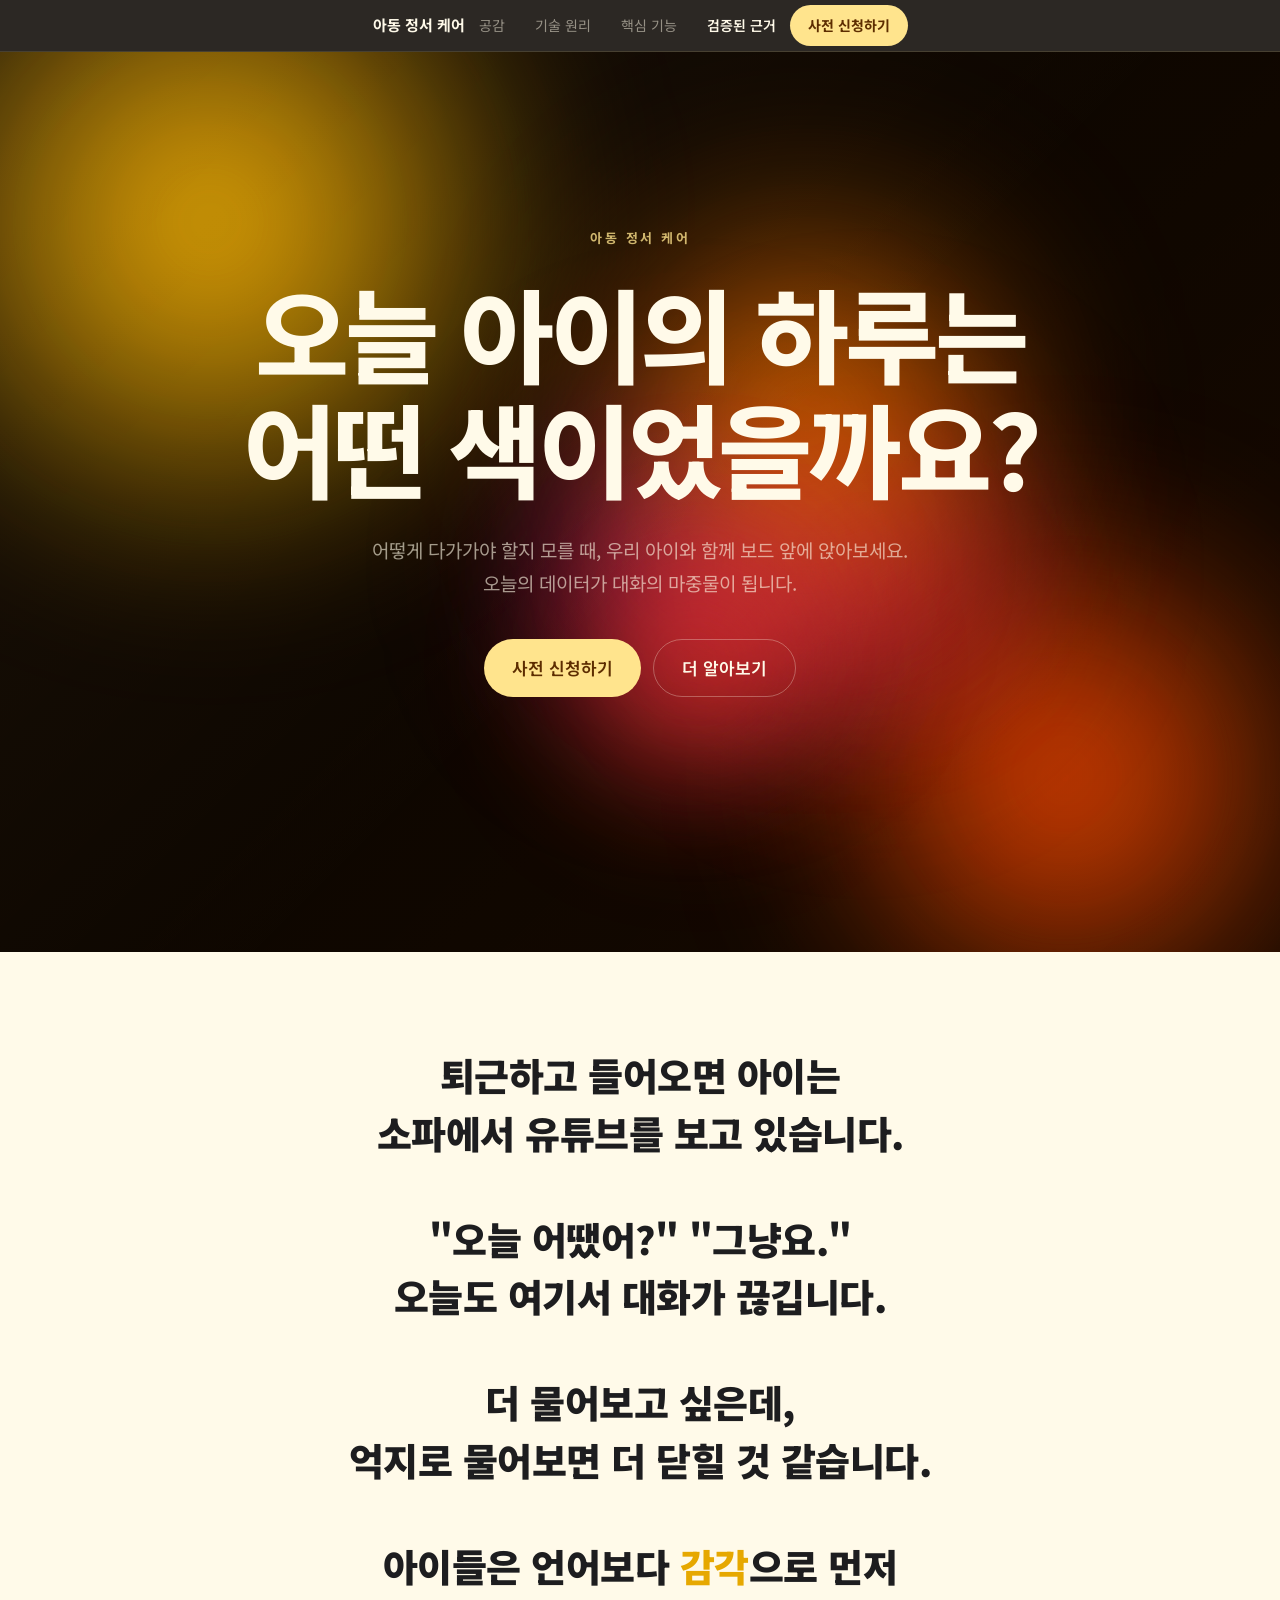
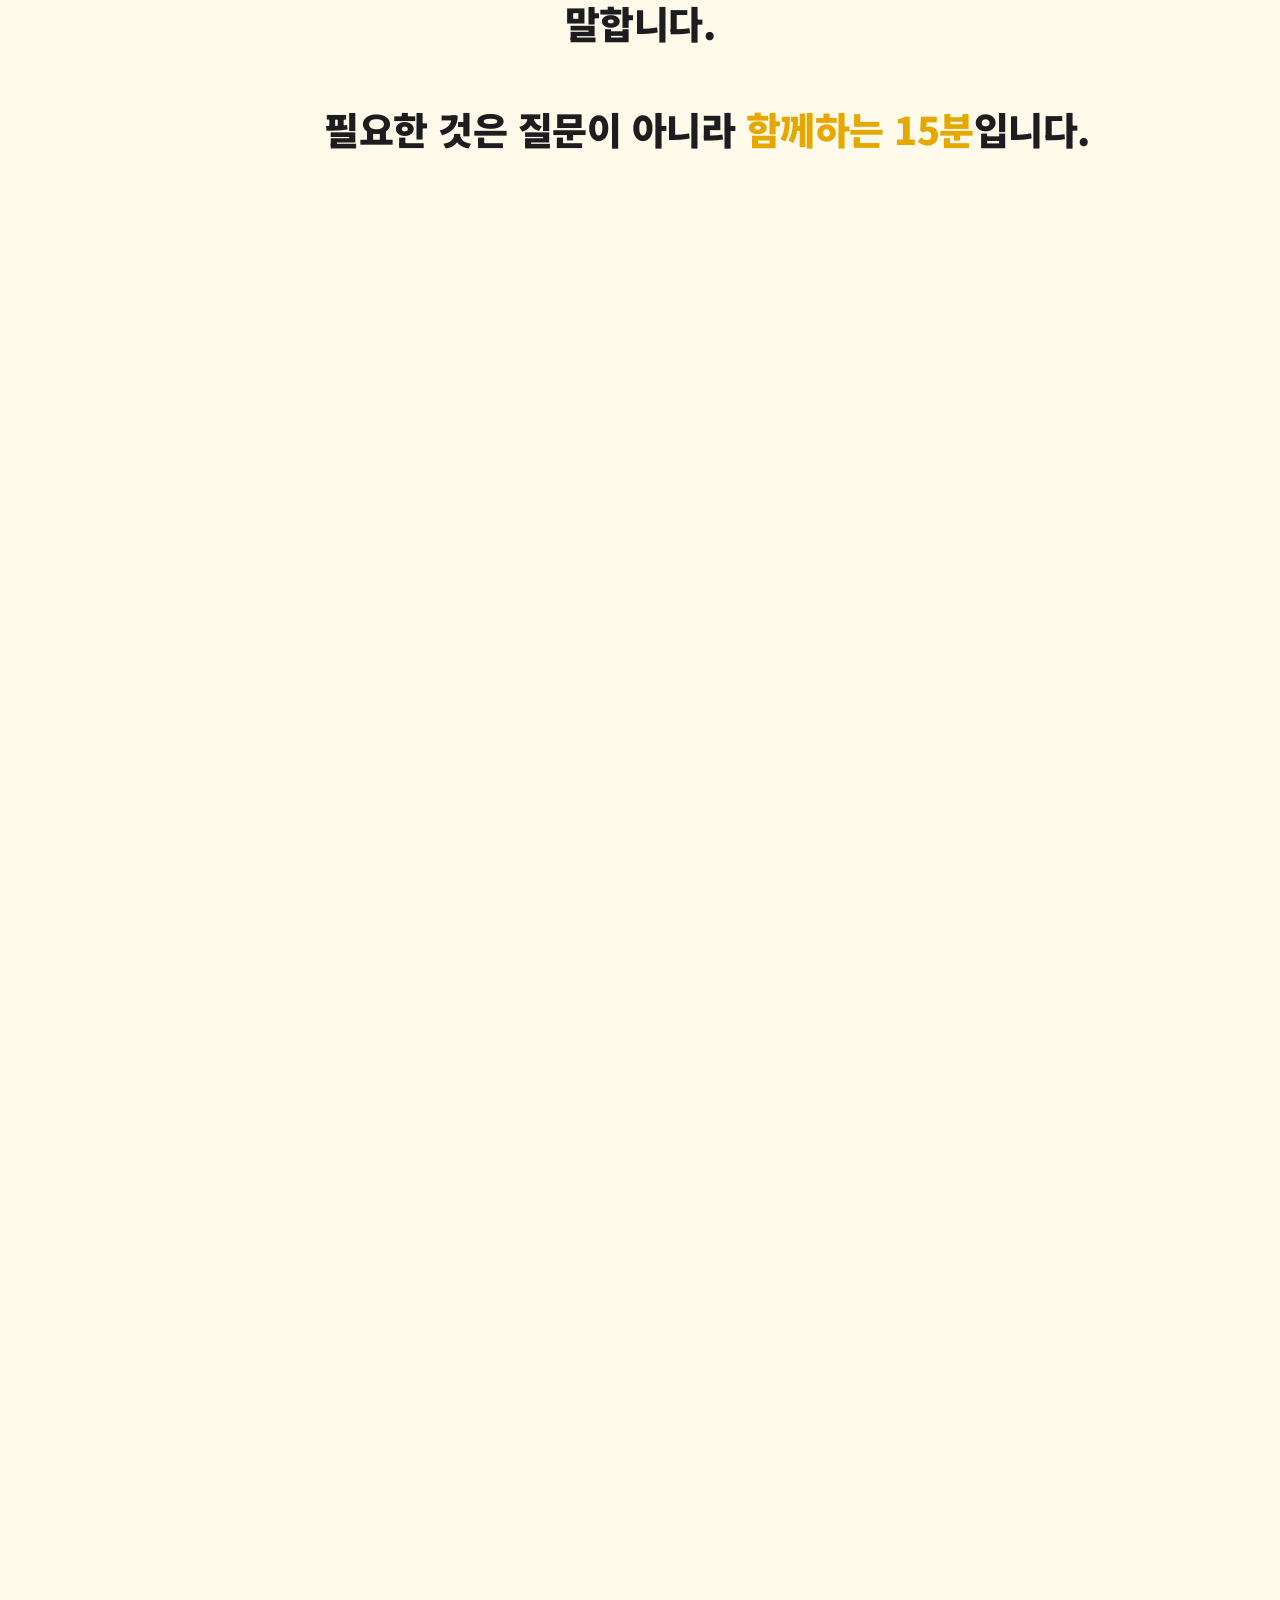
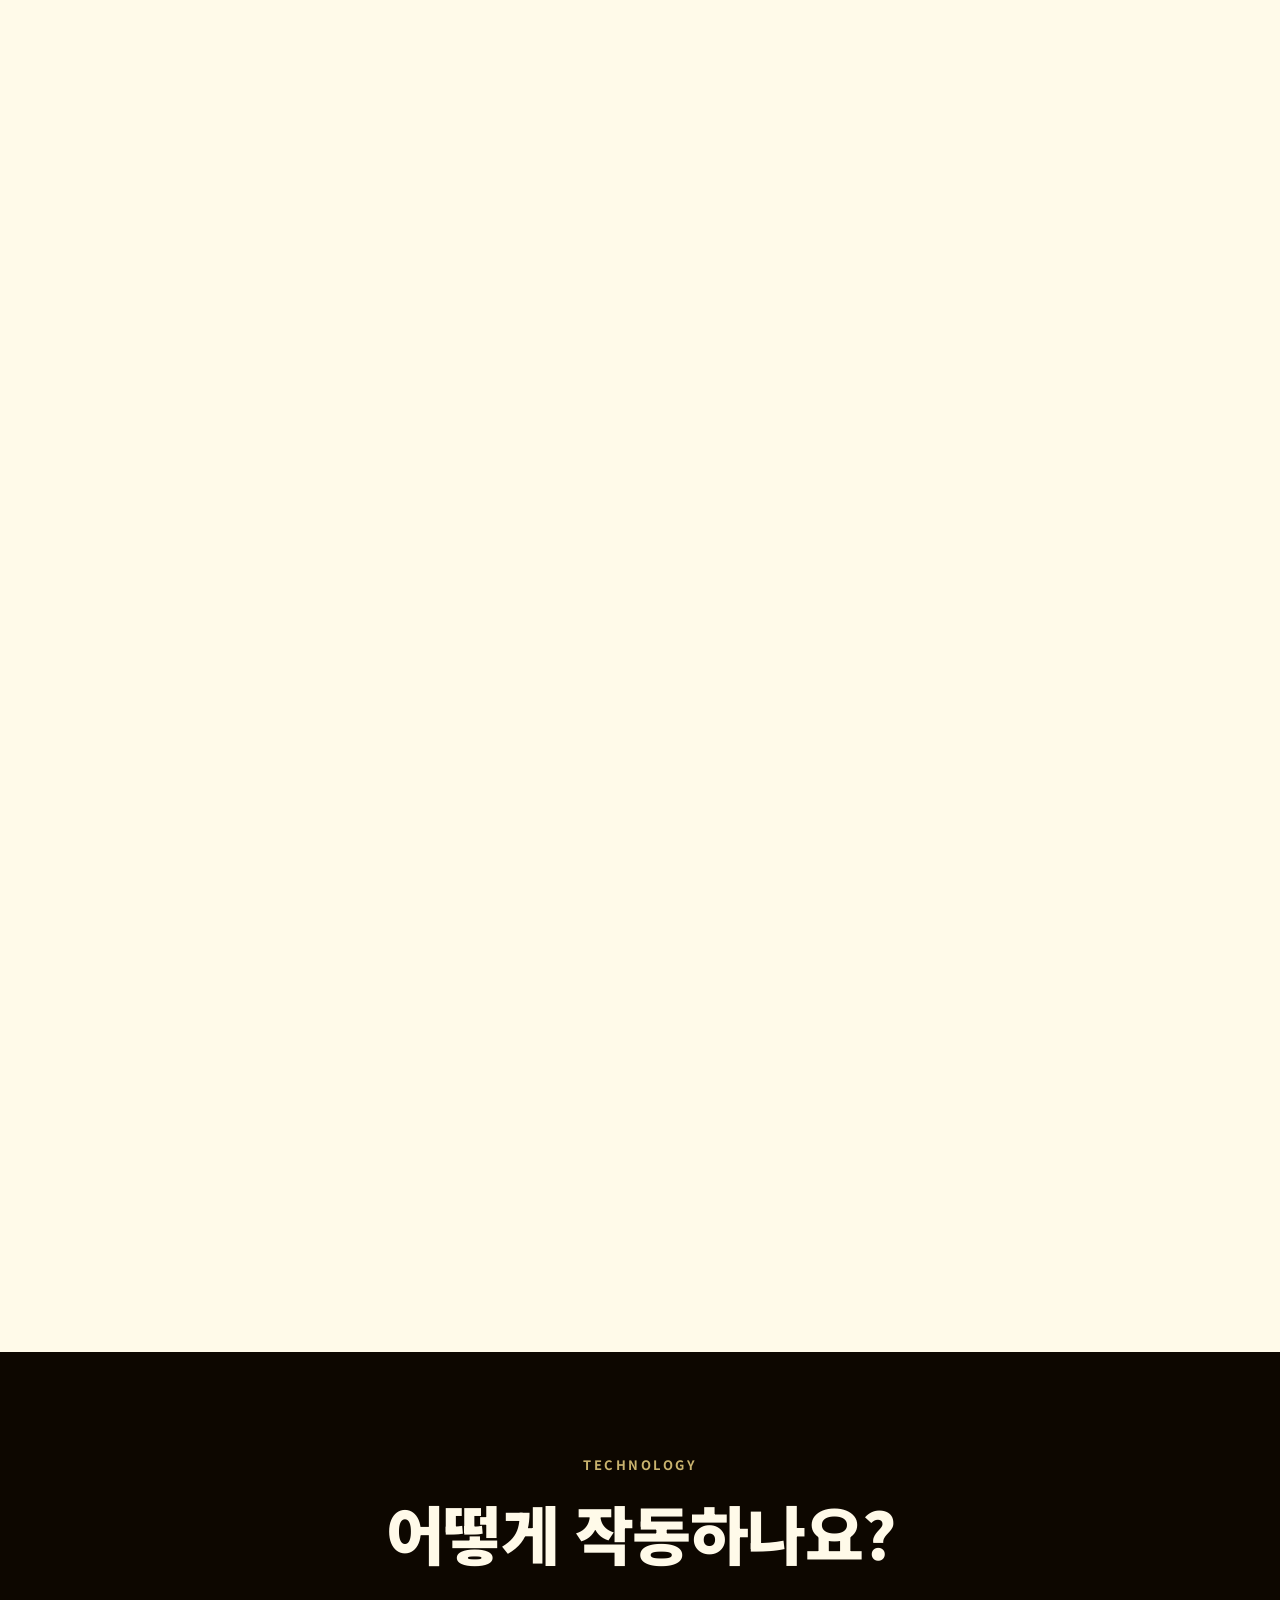
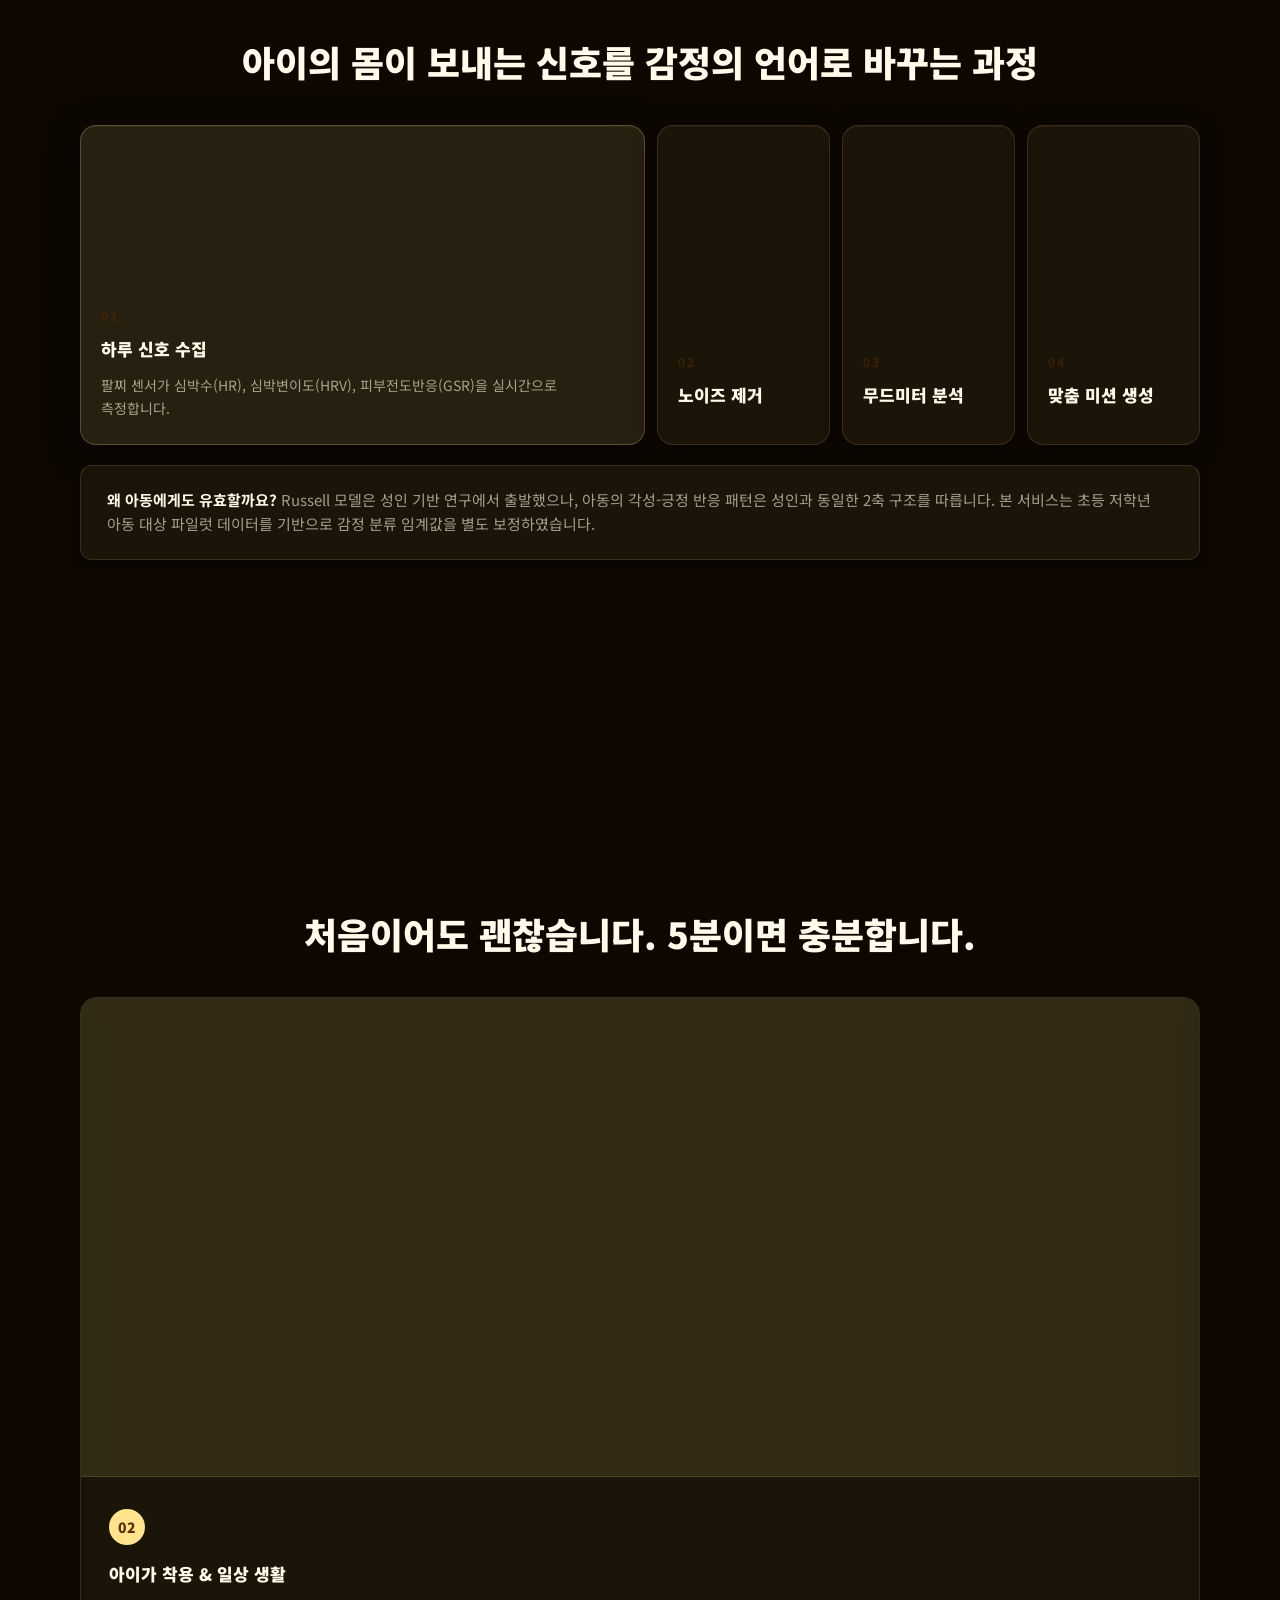
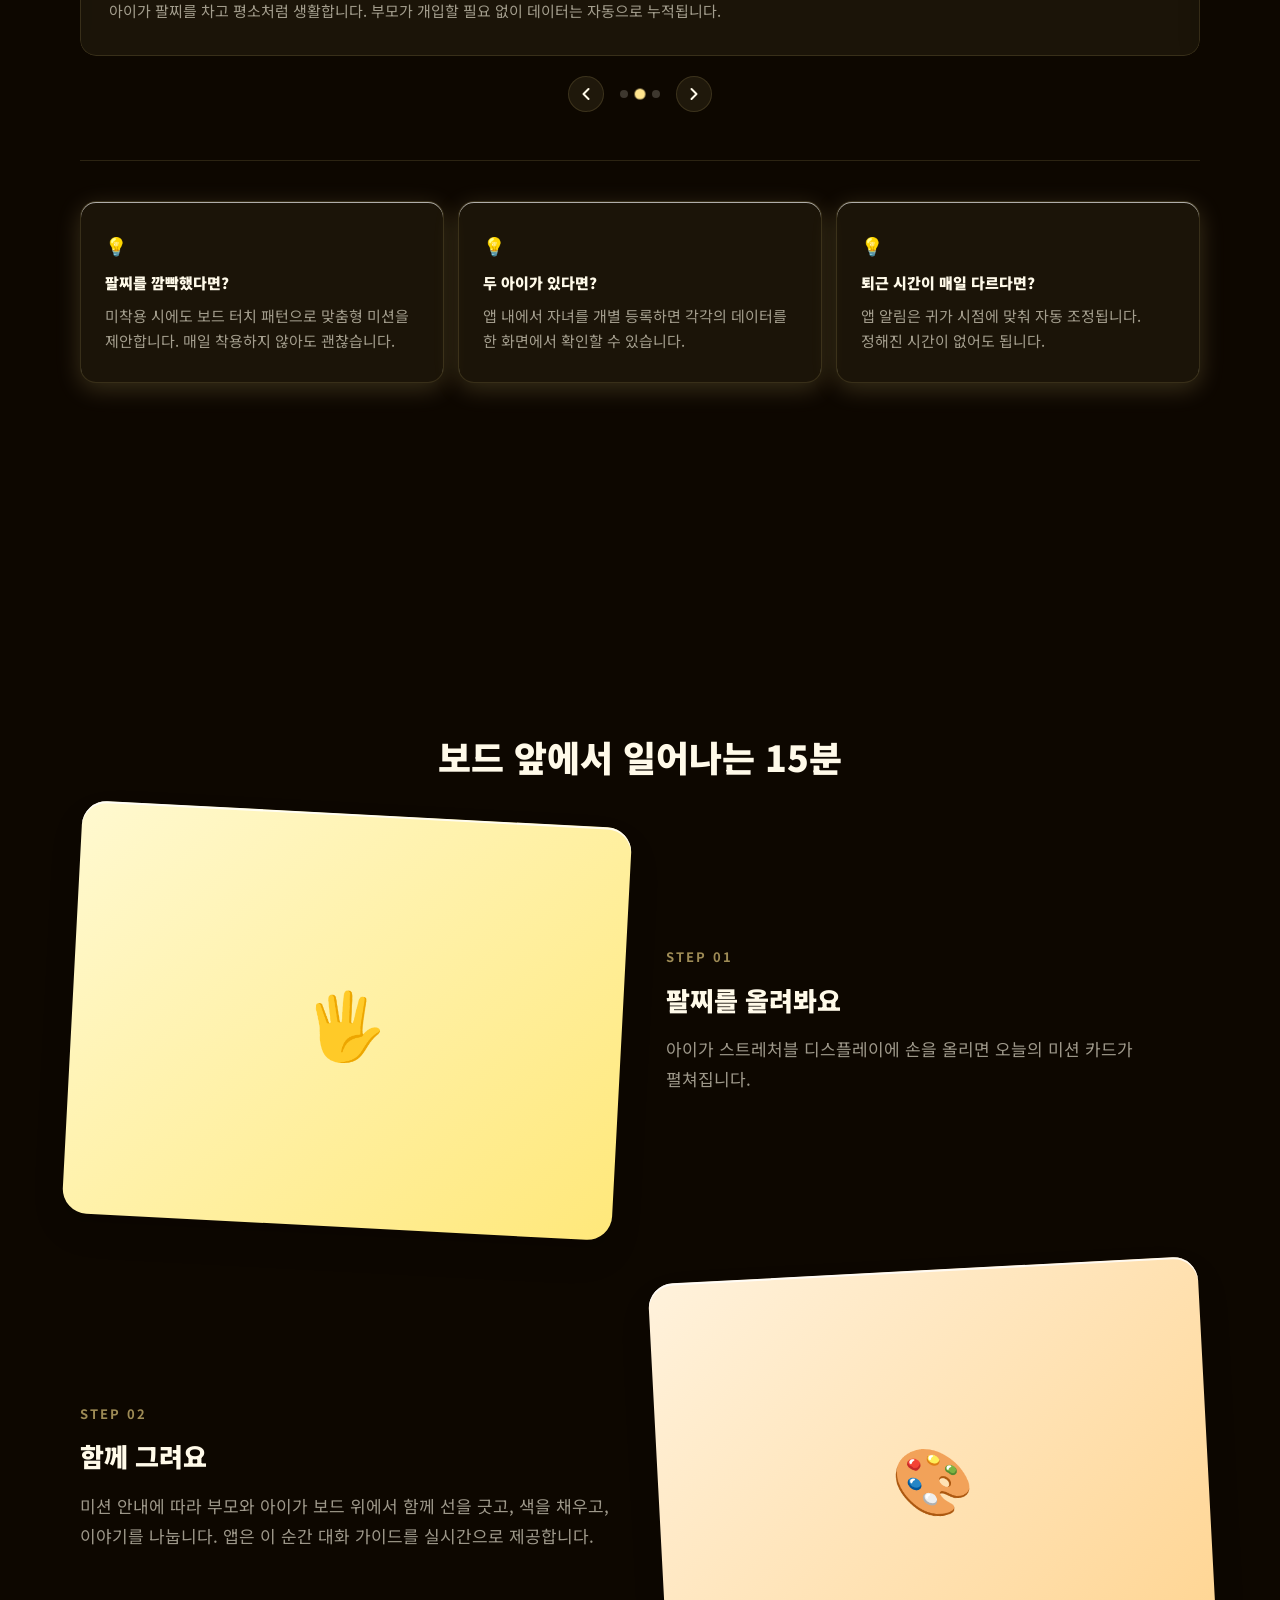
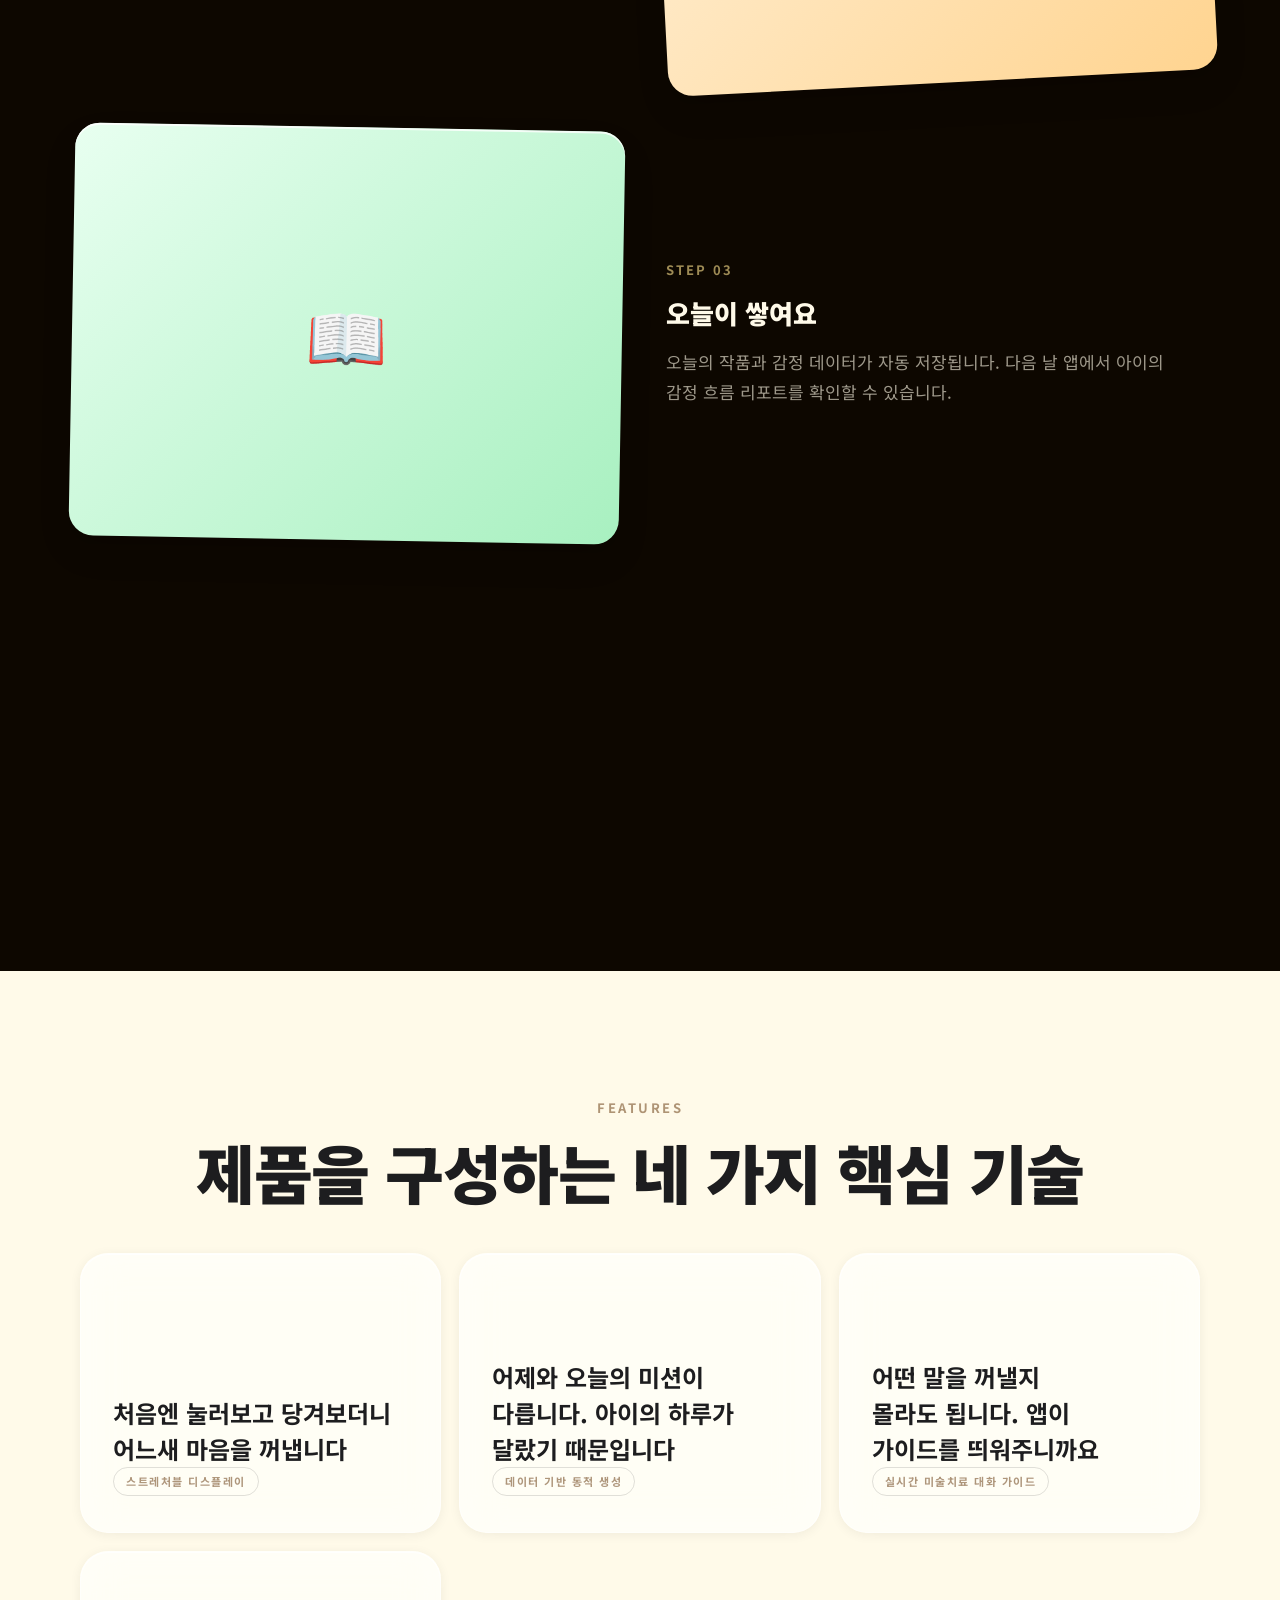
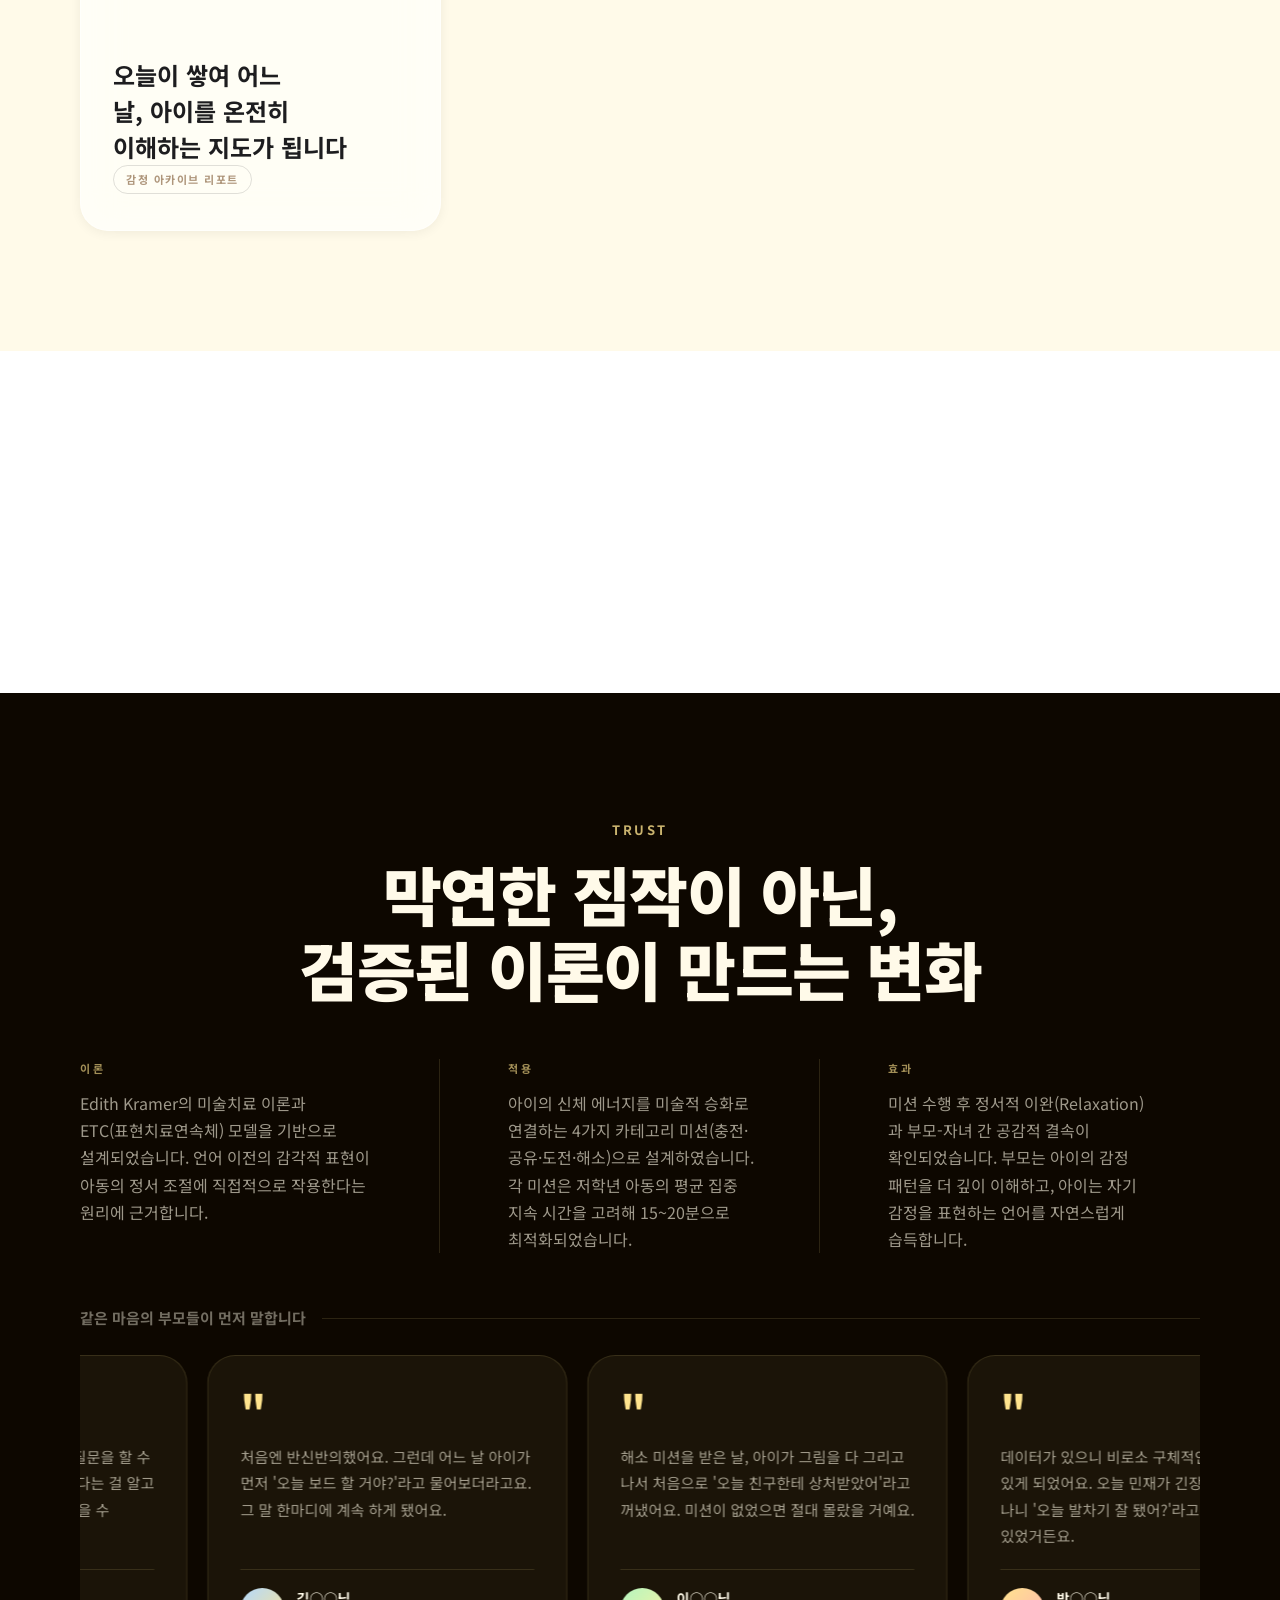
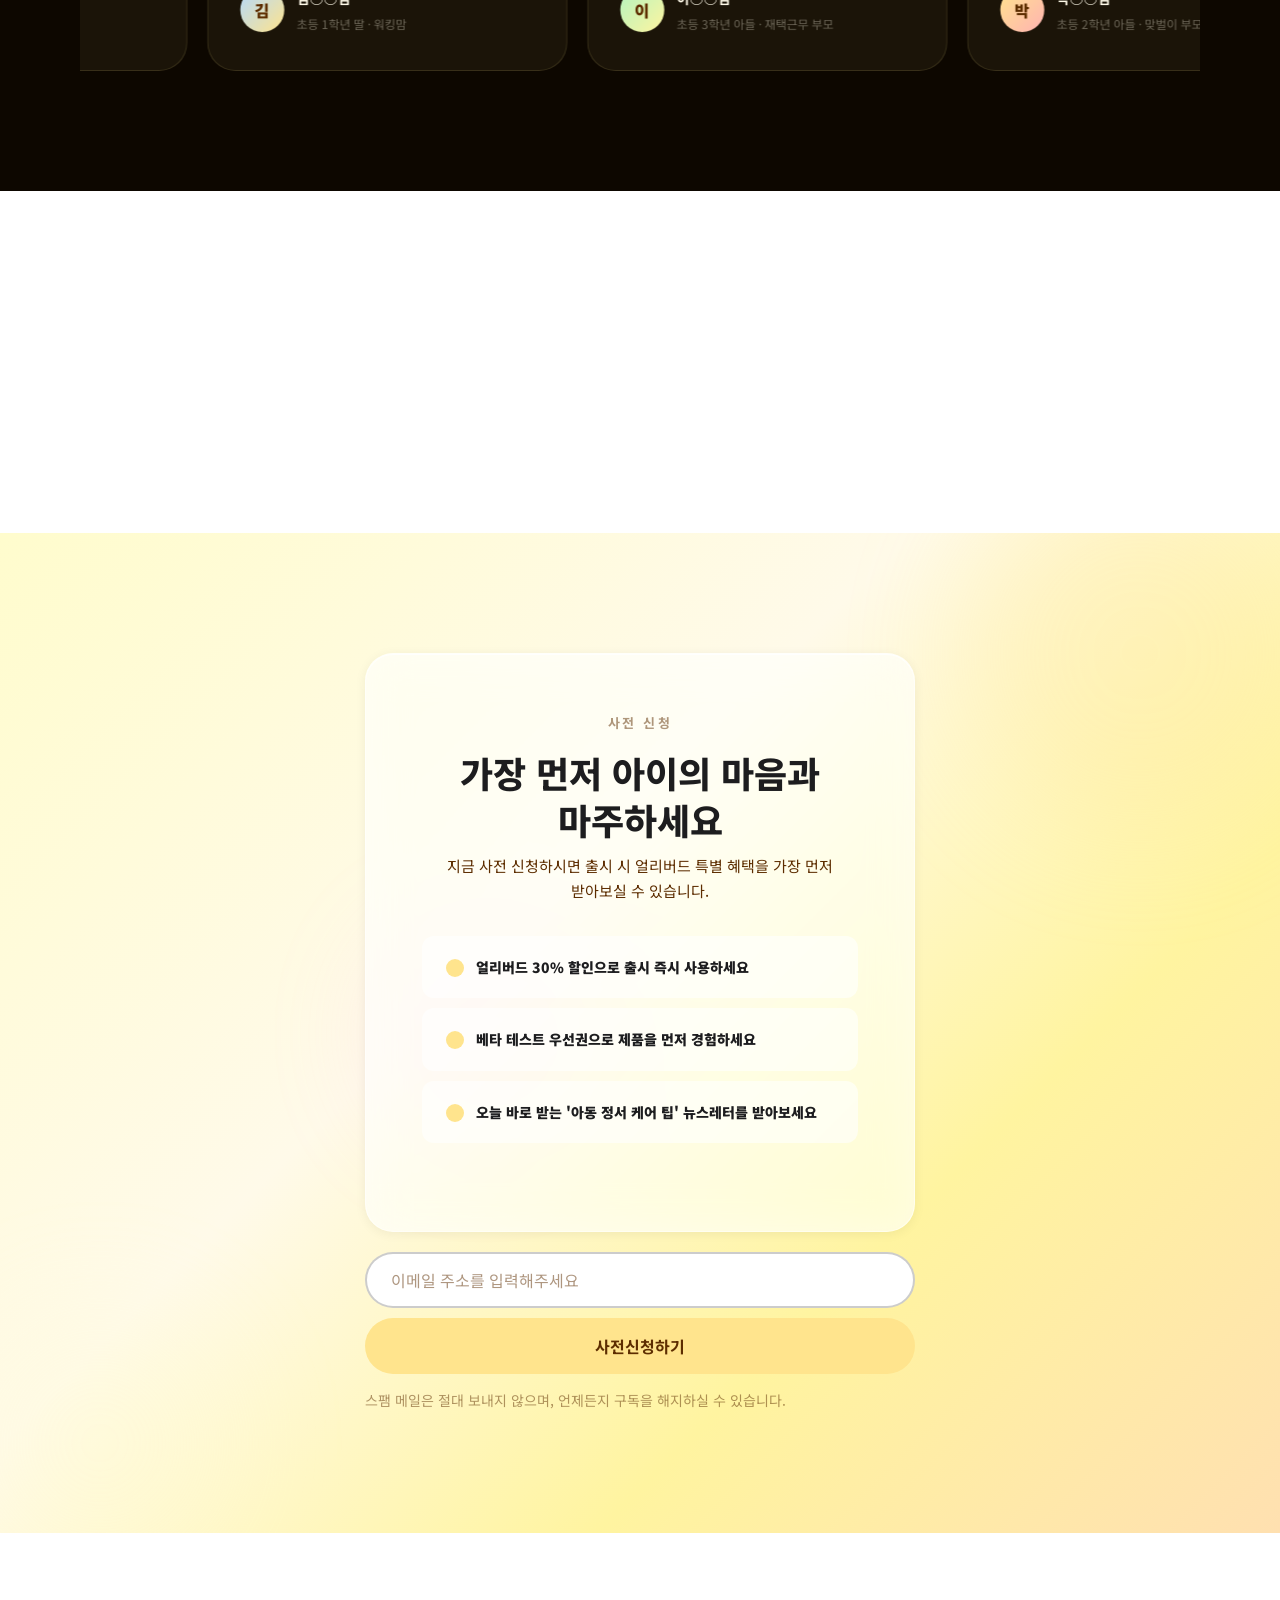
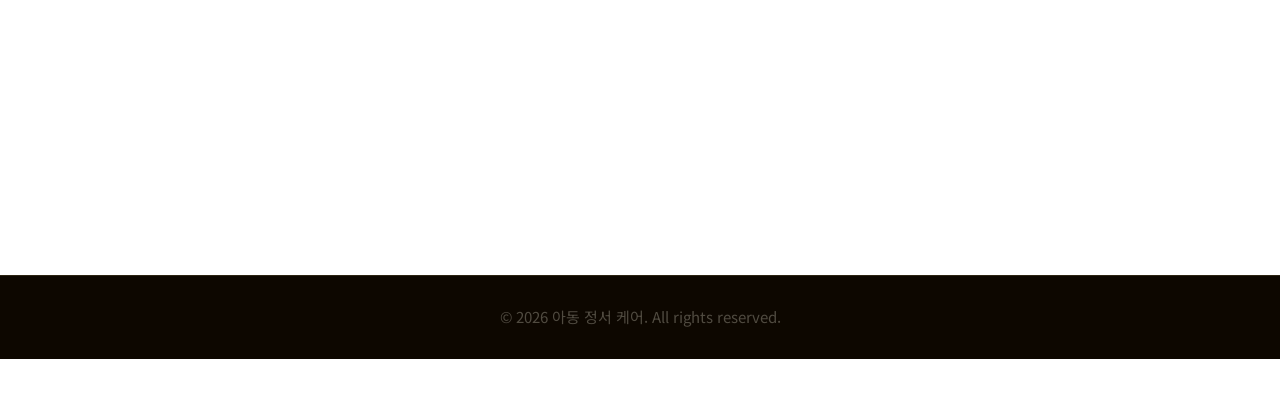
==== commit c94786bb: "Apple 스타일 전면 디자인 개편 (다크/라이트 교차 섹션)" ====
--- a/version-a.html
+++ b/version-a.html
@@ -50,9 +50,12 @@
           <span class="hero-label">아동 정서 케어</span>
           <h1 class="hero-headline">오늘 아이의 하루는<br>어떤 색이었을까요?</h1>
           <p class="hero-sub">어떻게 다가가야 할지 모를 때, 우리 아이와 함께 보드 앞에 앉아보세요.<br>오늘의 데이터가 대화의 마중물이 됩니다.</p>
-        </div>
-        <div class="hero-form-wrap">
-          <a href="#cta" class="hero-email-submit">사전 신청하기</a>
+          <div class="hero-form-wrap">
+            <div class="hero-cta-row">
+              <a href="#cta" class="btn-primary hero-email-submit">사전 신청하기</a>
+              <a href="#problem" class="btn-ghost">더 알아보기</a>
+            </div>
+          </div>
         </div>
       </div>
     </div>
--- a/css/styles.css
+++ b/css/styles.css
@@ -1376,3 +1376,267 @@
   outline: 3px solid var(--primary);
   outline-offset: 2px;
 }
+
+/* ═══════════════════════════════════════════════
+   APPLE-STYLE REDESIGN — Dark / Light Alternation
+   ═══════════════════════════════════════════════ */
+
+/* ── 다크 팔레트 토큰 ── */
+:root {
+  --dark-bg:       #0d0700;
+  --dark-text:     #fffae9;
+  --dark-muted:    rgba(255, 250, 230, 0.60);
+  --dark-border:   rgba(255, 228, 141, 0.13);
+  --dark-glass:    rgba(255, 228, 141, 0.06);
+  --amber-accent:  rgba(255, 228, 141, 0.78);
+}
+
+/* ── Navigation → 다크 반투명 ── */
+.nav {
+  background: rgba(10, 5, 0, 0.86);
+  border-bottom: 1px solid var(--dark-border);
+}
+
+.nav-logo { color: var(--dark-text); }
+
+.nav-link {
+  color: rgba(255, 250, 230, 0.50);
+}
+
+.nav-link:hover {
+  color: var(--dark-text);
+  background: rgba(255, 228, 141, 0.09);
+}
+
+.nav-link.is-active { color: var(--dark-text); }
+
+.nav-hamburger span { background: var(--dark-text); }
+
+@media (max-width: 900px) {
+  .nav-links {
+    background: rgba(10, 5, 0, 0.97);
+    border-bottom-color: var(--dark-border);
+  }
+  .nav-link { color: rgba(255, 250, 230, 0.65); }
+}
+
+/* ── Hero → 다크 배경 + 중앙 정렬 ── */
+.hero { background: var(--dark-bg); }
+
+.hero-veil {
+  background:
+    linear-gradient(135deg, rgba(255, 228, 141, 0.05) 0%, transparent 55%),
+    linear-gradient(315deg, rgba(255, 82, 8, 0.04) 0%, transparent 55%);
+}
+
+.hero-inner {
+  justify-content: center;
+  align-items: center;
+  padding-top: 0;
+  padding-bottom: 80px;
+}
+
+.hero-copy {
+  text-align: center;
+  max-width: 920px;
+  margin: 0 auto;
+  display: flex;
+  flex-direction: column;
+  align-items: center;
+}
+
+.hero-label { color: var(--amber-accent); }
+
+.hero-headline {
+  color: var(--dark-text);
+  font-size: clamp(52px, 8vw, 104px);
+  letter-spacing: -4px;
+  font-weight: 800;
+  margin-bottom: 28px;
+}
+
+.hero-sub {
+  color: var(--dark-muted);
+  font-size: 19px;
+  margin-bottom: 40px;
+  max-width: 560px;
+}
+
+.hero-form-wrap { opacity: 0; animation: fadeUp 0.6s ease 600ms forwards; }
+.hero-cta-row   { justify-content: center; }
+
+/* Ghost 버튼: 다크 히어로 전용 */
+.hero .btn-ghost {
+  color: var(--dark-text);
+  border-color: rgba(255, 250, 230, 0.30);
+}
+.hero .btn-ghost:hover {
+  background: rgba(255, 250, 230, 0.08);
+  border-color: rgba(255, 250, 230, 0.62);
+}
+
+.hero-scroll-hint { color: rgba(255, 250, 230, 0.35); }
+
+/* ── 섹션 구분 점선: 다크 전환 후 불필요 ── */
+.section-divider { display: none; }
+
+/* ── Section Headline 크기 상향 ── */
+.section-headline {
+  font-size: clamp(38px, 5vw, 68px);
+  letter-spacing: -1.5px;
+  line-height: 1.18;
+}
+
+/* ── Problem: 크림 유지, 텍스트 확대 ── */
+.problem { background: var(--bg-cream); }
+
+.problem-sentence {
+  font-size: clamp(26px, 3vw, 38px);
+  line-height: 1.52;
+  letter-spacing: -0.5px;
+}
+
+/* ── Technology → 다크 배경 ── */
+.technology {
+  background: var(--dark-bg);
+  border-radius: 0;
+}
+
+.technology .section-headline  { color: var(--dark-text); }
+.technology .label             { color: var(--amber-accent); }
+.technology .tech-sub-headline {
+  color: var(--dark-text);
+  font-size: clamp(24px, 2.8vw, 36px);
+}
+
+/* 아코디언 패널 (다크) */
+.tech-panel {
+  background: var(--dark-glass);
+  border-color: var(--dark-border);
+  box-shadow:
+    0 4px 24px rgba(0, 0, 0, 0.40),
+    inset 0 1px 0 rgba(255, 255, 255, 0.04);
+}
+
+.tech-panel.is-active {
+  background: rgba(255, 228, 141, 0.11);
+  border-color: rgba(255, 228, 141, 0.24);
+  box-shadow:
+    0 8px 32px rgba(0, 0, 0, 0.50),
+    inset 0 1px 0 rgba(255, 255, 255, 0.05);
+}
+
+.tech-panel-title { color: var(--dark-text); white-space: normal; }
+.tech-panel-desc  { color: var(--dark-muted); }
+
+.tech-note {
+  background: var(--dark-glass);
+  border-color: var(--dark-border);
+  color: var(--dark-muted);
+  box-shadow: 0 2px 12px rgba(0, 0, 0, 0.30);
+}
+.tech-note strong { color: var(--dark-text); }
+
+/* 온보딩 슬라이더 (다크) */
+.onboarding-card {
+  background: rgba(255, 228, 141, 0.06);
+  border-color: var(--dark-border);
+  box-shadow: 0 8px 32px rgba(0, 0, 0, 0.35);
+}
+
+.onboarding-img {
+  background: rgba(255, 228, 141, 0.10);
+  border-bottom-color: var(--dark-border);
+}
+
+.onboarding-title { color: var(--dark-text); }
+.onboarding-desc  { color: var(--dark-muted); }
+
+.onboarding-arrow {
+  background: rgba(255, 228, 141, 0.08);
+  border-color: var(--dark-border);
+  color: var(--dark-text);
+}
+.onboarding-arrow:hover {
+  background: var(--primary);
+  border-color: var(--primary);
+  color: var(--text-brown);
+}
+
+.onboarding-dot { background: rgba(255, 250, 230, 0.20); }
+.onboarding-dot.is-active { background: var(--primary); }
+
+/* FAQ (다크) */
+.faq-grid { border-top-color: var(--dark-border); }
+
+.faq-block {
+  background: var(--dark-glass);
+  border-color: var(--dark-border);
+}
+.faq-block:hover { background: rgba(255, 228, 141, 0.11); }
+
+.faq-q { color: var(--dark-text); }
+.faq-a { color: var(--dark-muted); }
+
+/* 보드 스텝 (다크) */
+.step-label { color: rgba(255, 228, 141, 0.60); }
+.step-title  { color: var(--dark-text); }
+.step-body   { color: var(--dark-muted); }
+
+/* ── Features: 크림 배경 (다크 섹션과 대비) ── */
+.features {
+  background: #fffae9;
+  padding: 120px 0;
+}
+.feature-quote { font-size: 24px; }
+
+/* ── Trust → 다크 배경 ── */
+.trust {
+  background: var(--dark-bg);
+  padding: 120px 0;
+}
+
+.trust .section-headline { color: var(--dark-text); }
+.trust .label            { color: var(--amber-accent); }
+
+.trust-block           { border-right-color: var(--dark-border); }
+.trust-block:first-child { padding-left: 0; }
+.trust-block-label     { color: rgba(255, 228, 141, 0.62); }
+.trust-block-text      { color: var(--dark-muted); }
+
+.trust-interviews-label { color: rgba(255, 250, 230, 0.42); }
+.trust-interviews-line  { background: var(--dark-border); }
+
+.trust-quote-card {
+  background: rgba(255, 228, 141, 0.06);
+  border-color: var(--dark-border);
+}
+.trust-quote-card:hover {
+  box-shadow: 0 8px 28px rgba(255, 228, 141, 0.10);
+}
+
+.trust-quote-text   { color: var(--dark-muted); }
+.trust-quote-author { color: var(--dark-text); }
+.trust-quote-meta   { color: rgba(255, 250, 230, 0.36); }
+.trust-quote-footer { border-top-color: var(--dark-border); }
+
+/* ── CTA: 여백 증가 ── */
+.cta-section { padding: 120px 0; }
+.cta-headline { font-size: 36px; }
+
+/* ── Footer → 다크 ── */
+.footer {
+  background: var(--dark-bg);
+  border-top-color: var(--dark-border);
+  color: rgba(255, 250, 230, 0.28);
+}
+
+/* ── 반응형 다크 보정 ── */
+@media (max-width: 768px) {
+  .hero-headline  { letter-spacing: -2px; }
+  .section-headline { letter-spacing: -0.8px; }
+  .hero-sub { font-size: 17px; }
+  .features { padding: 80px 0; }
+  .trust    { padding: 80px 0; }
+  .cta-section { padding: 80px 0; }
+}
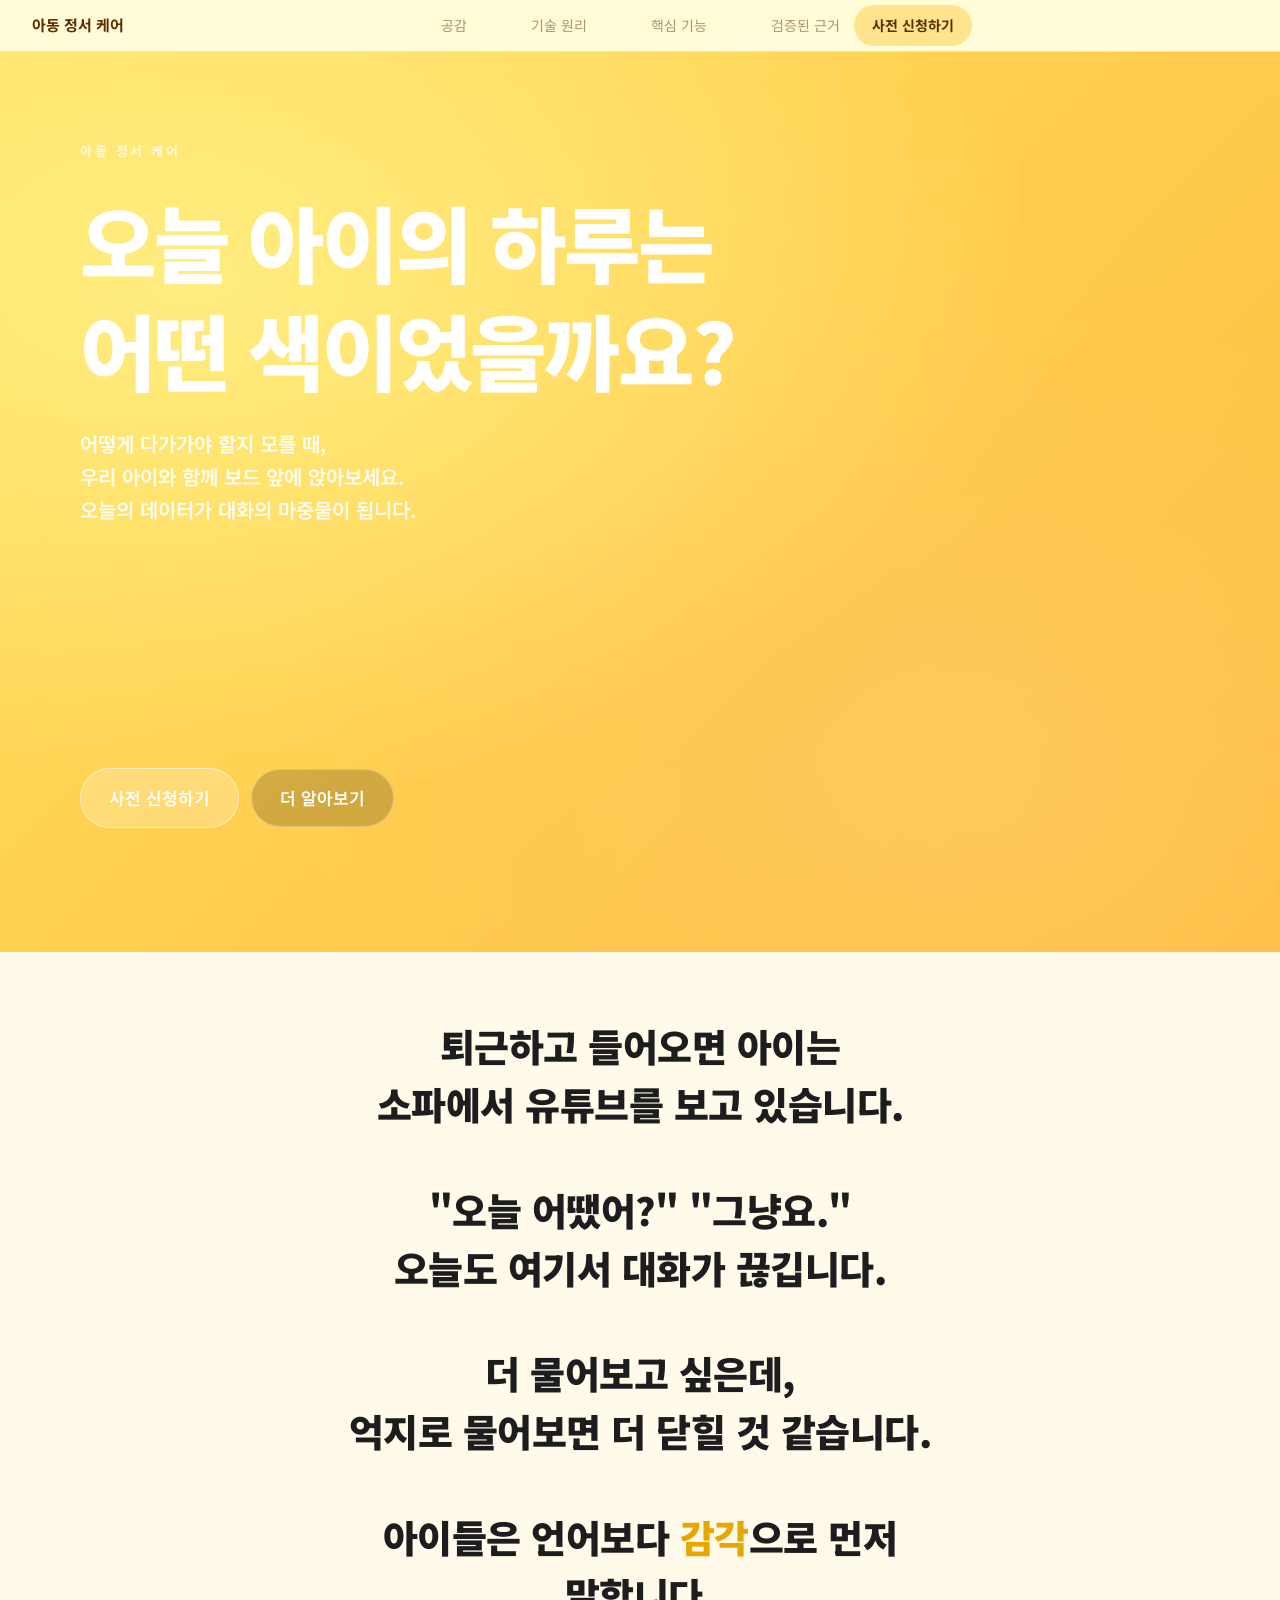
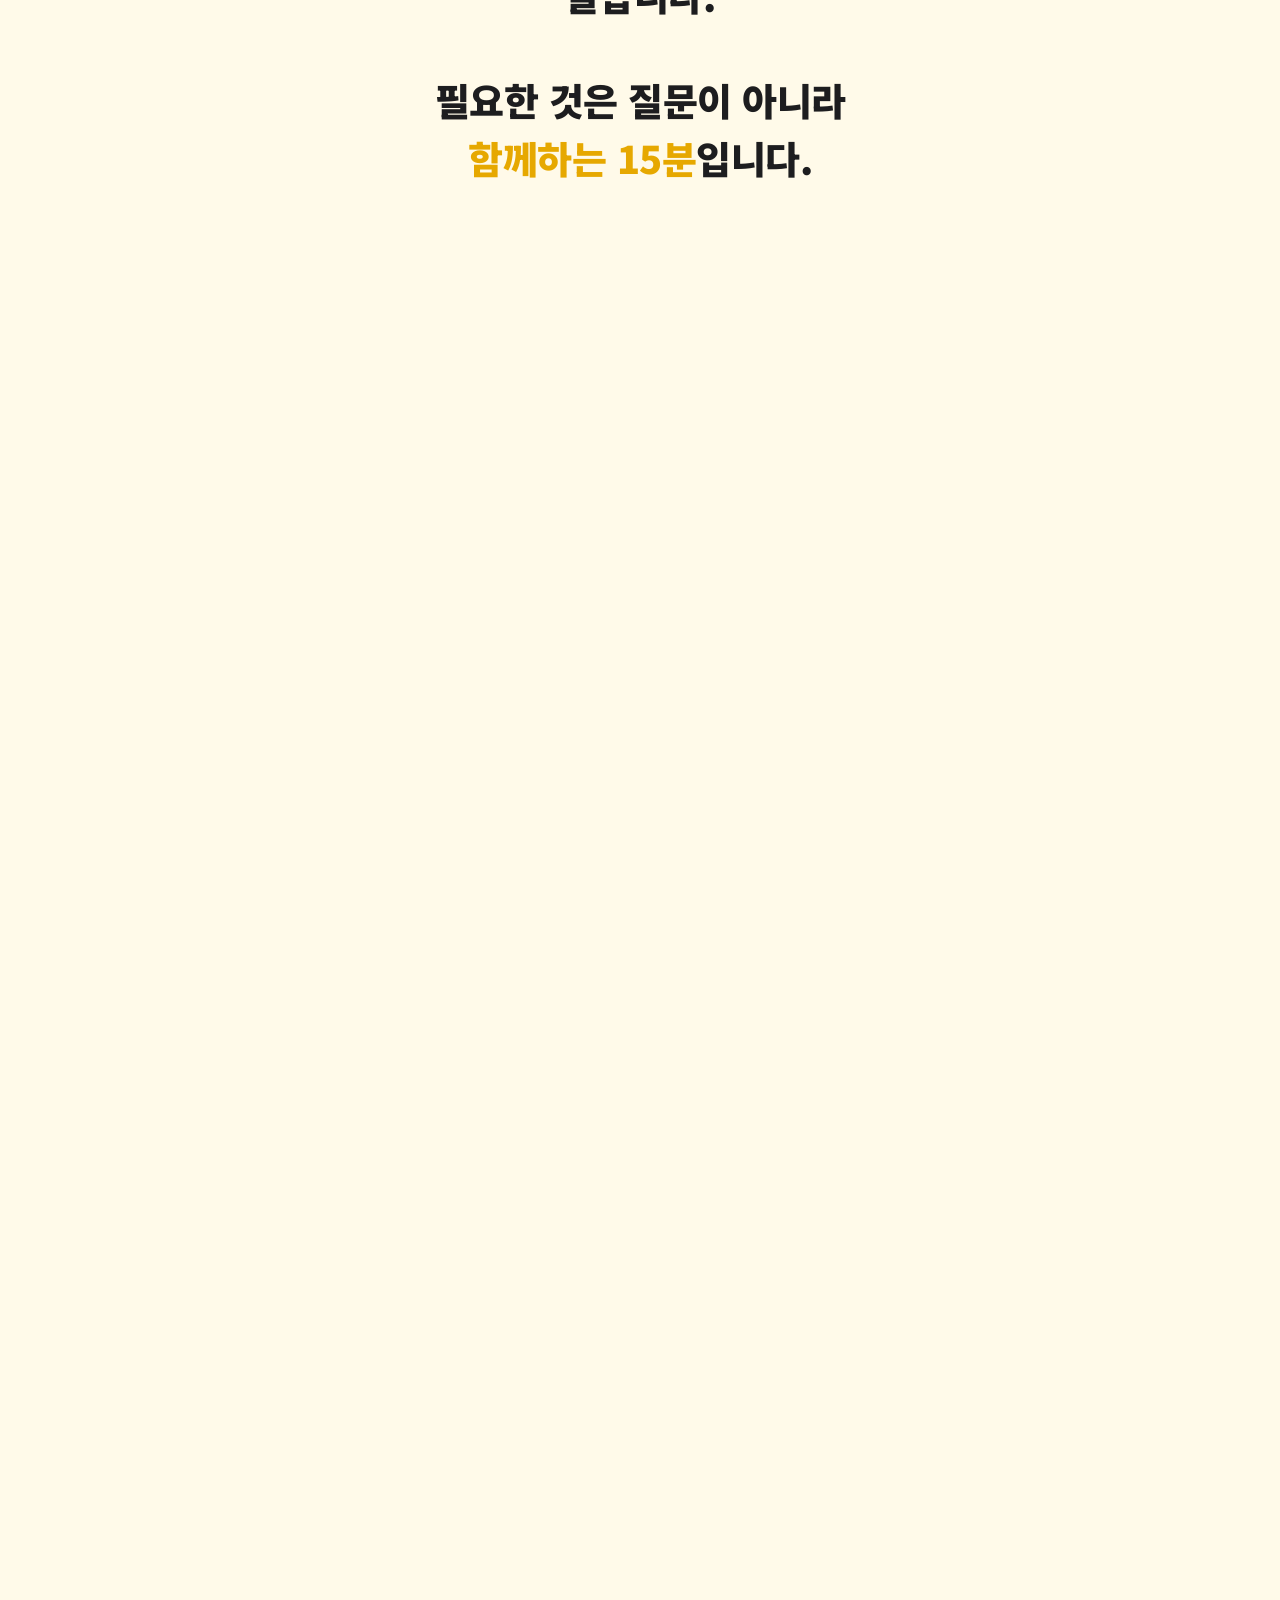
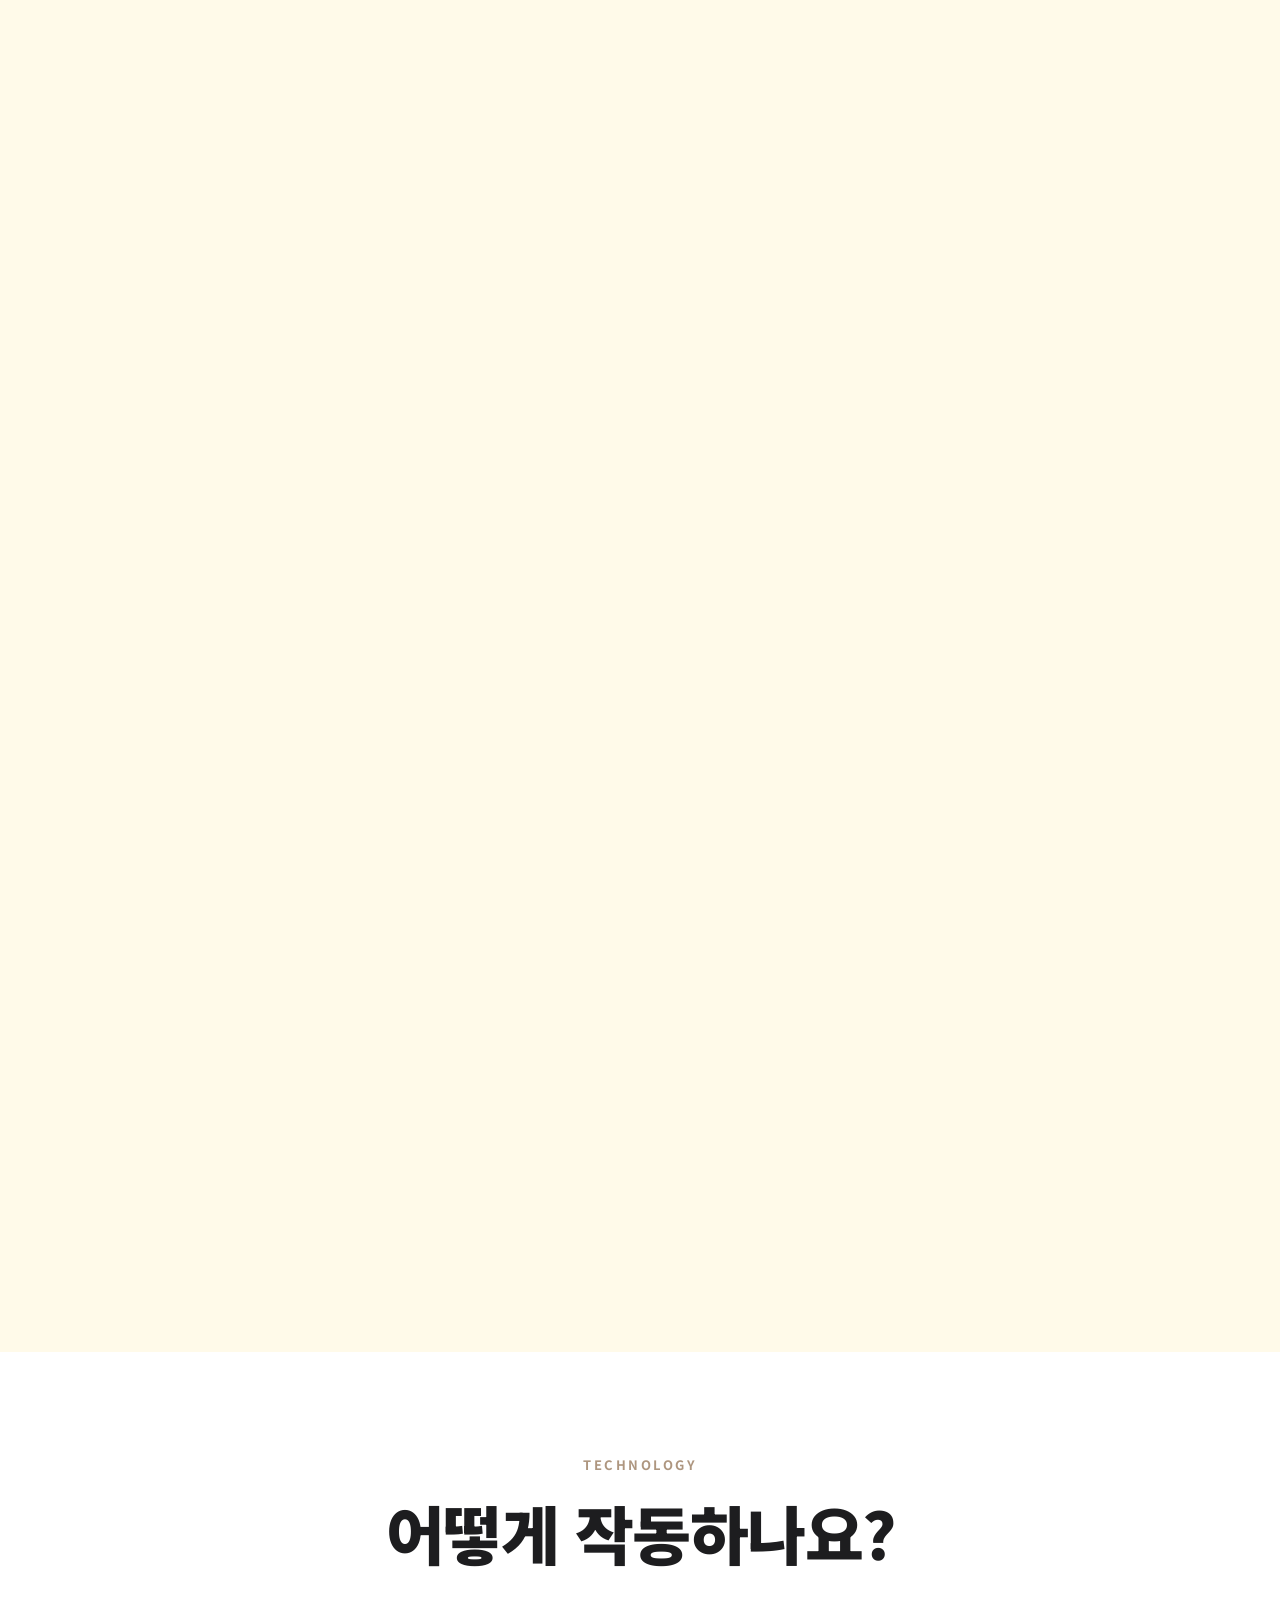
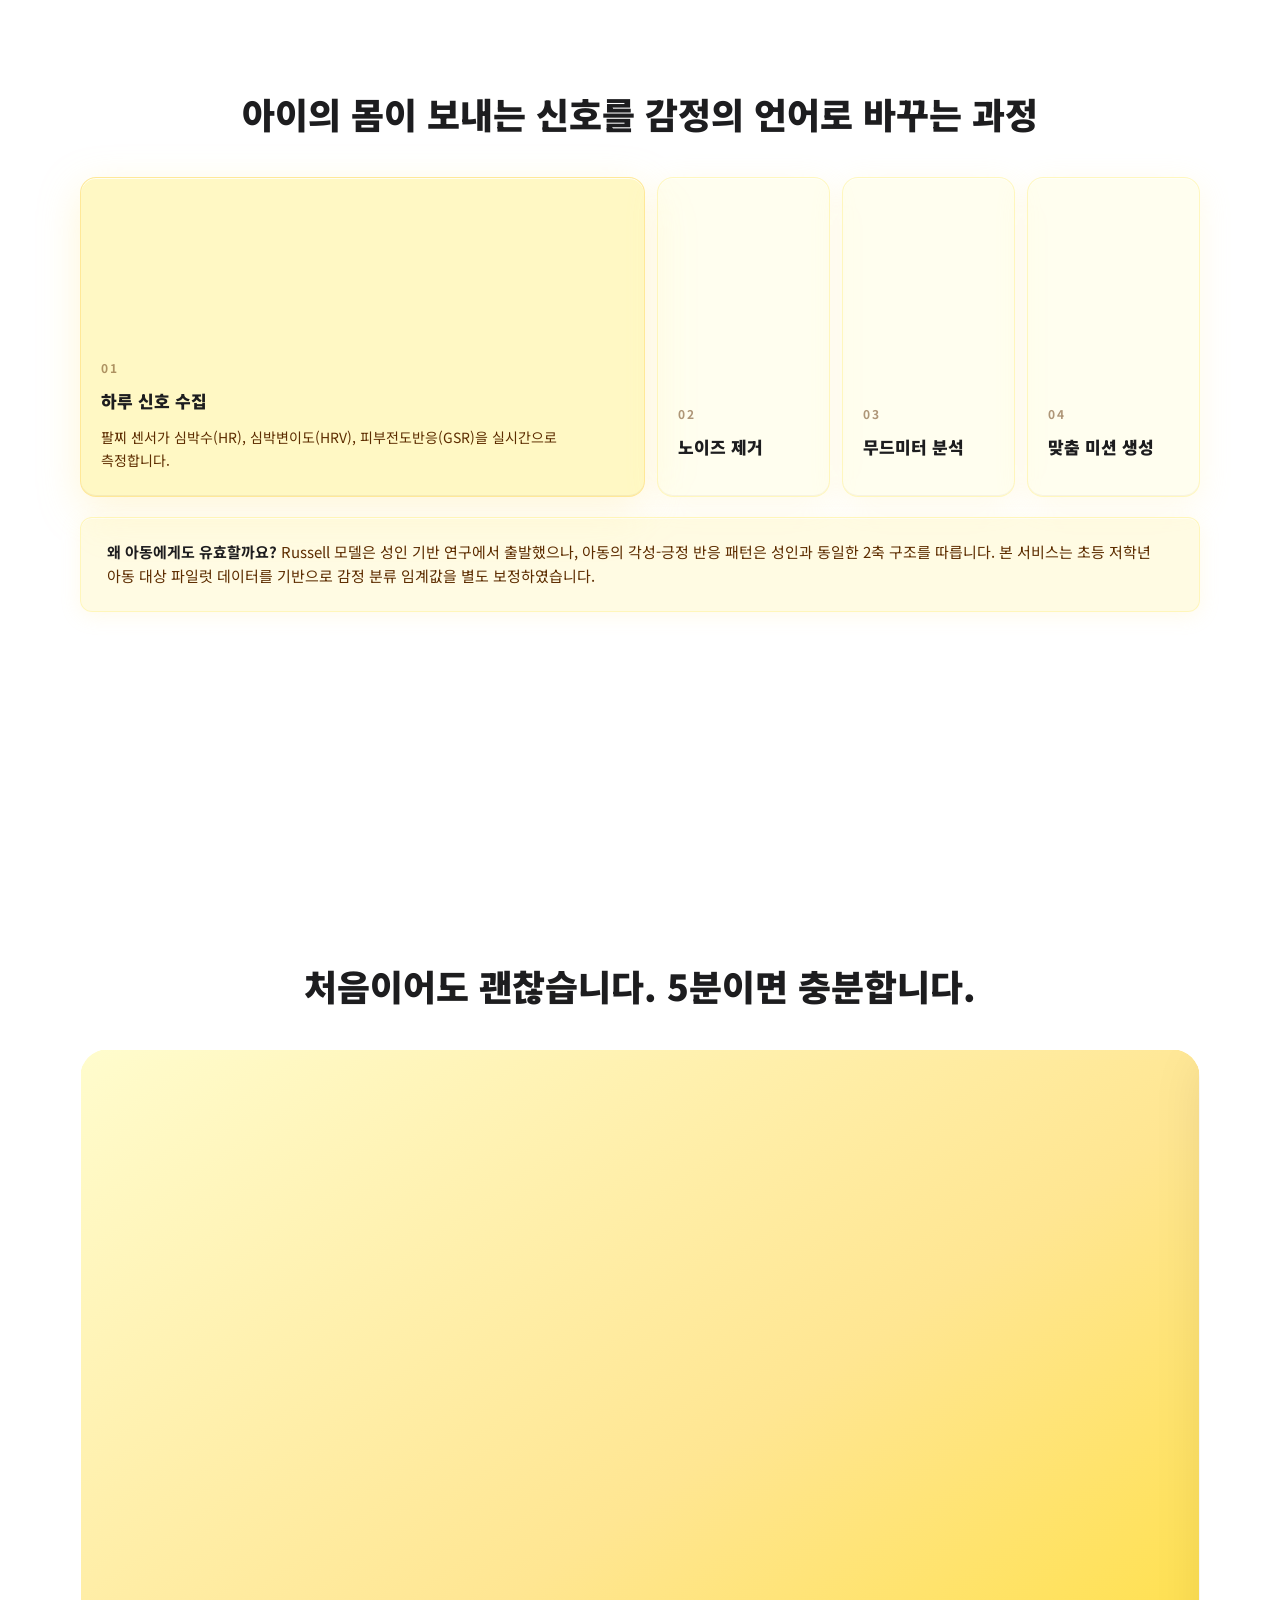
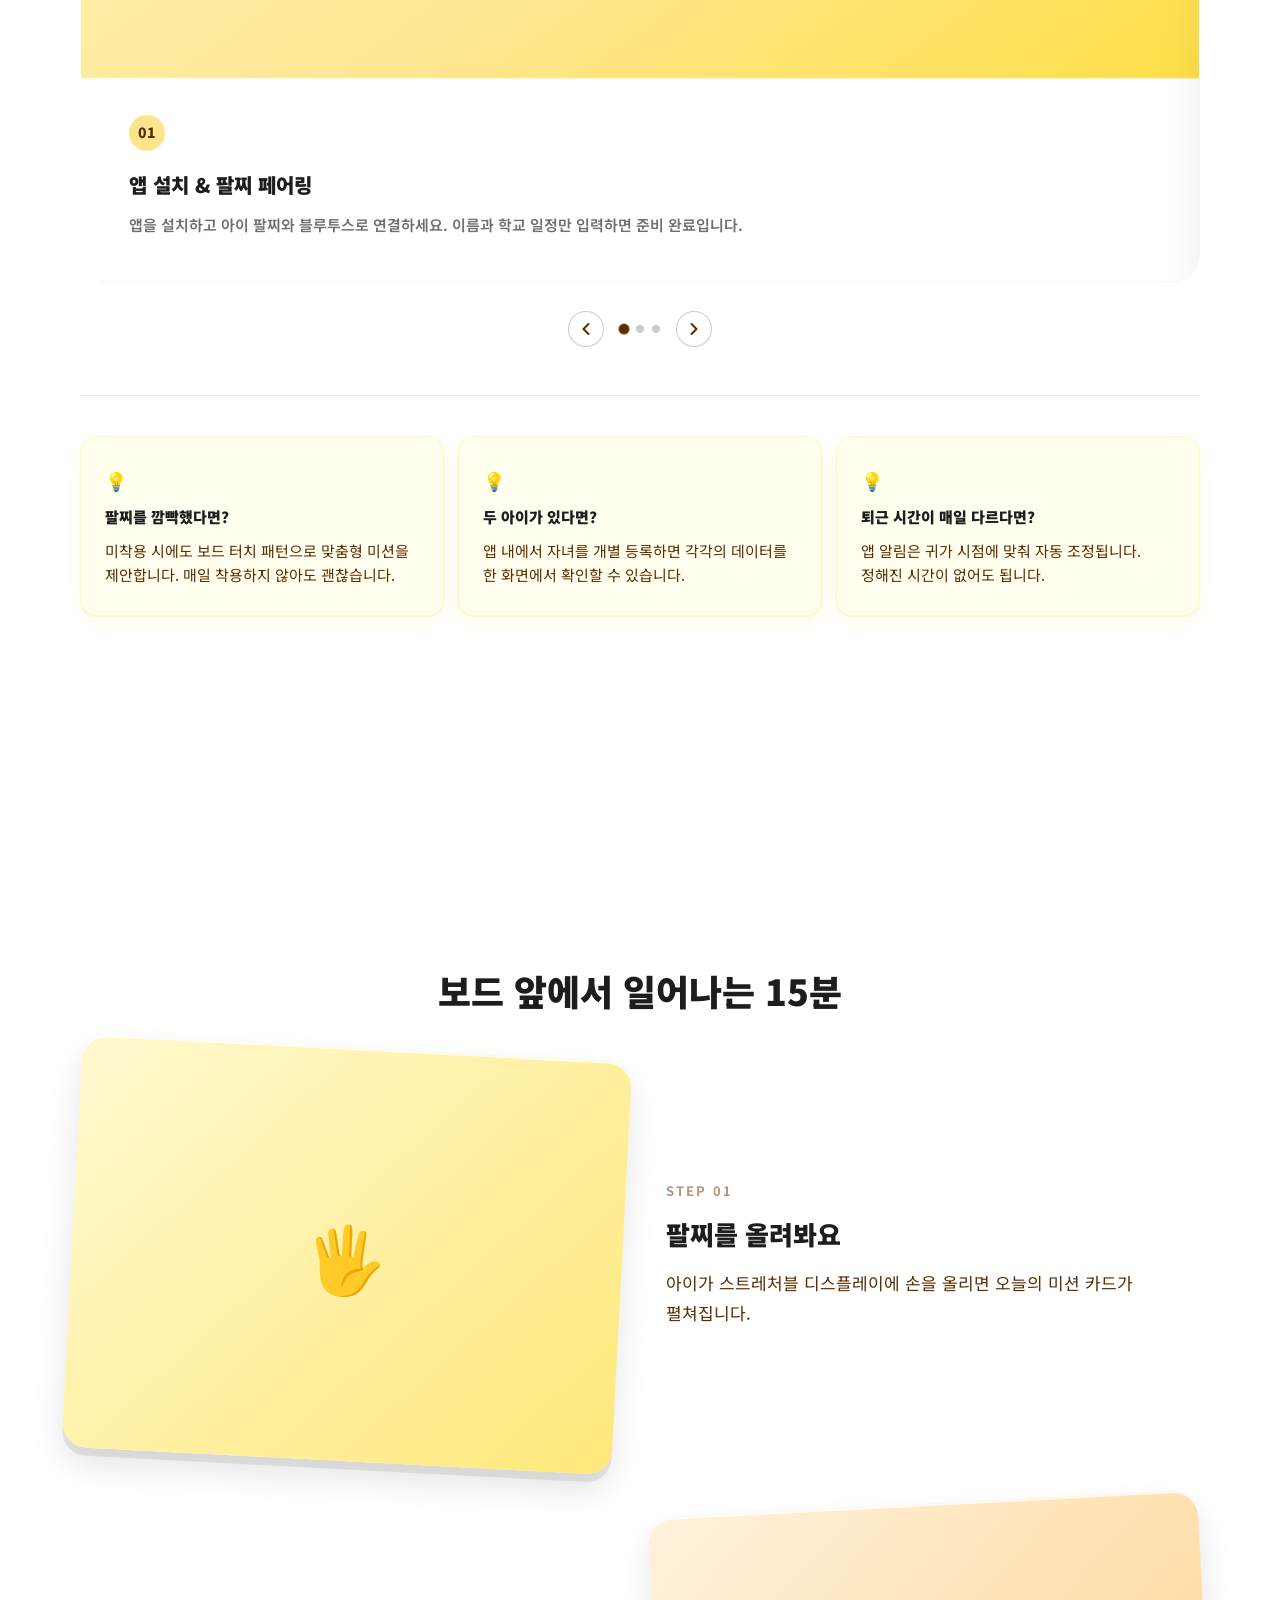
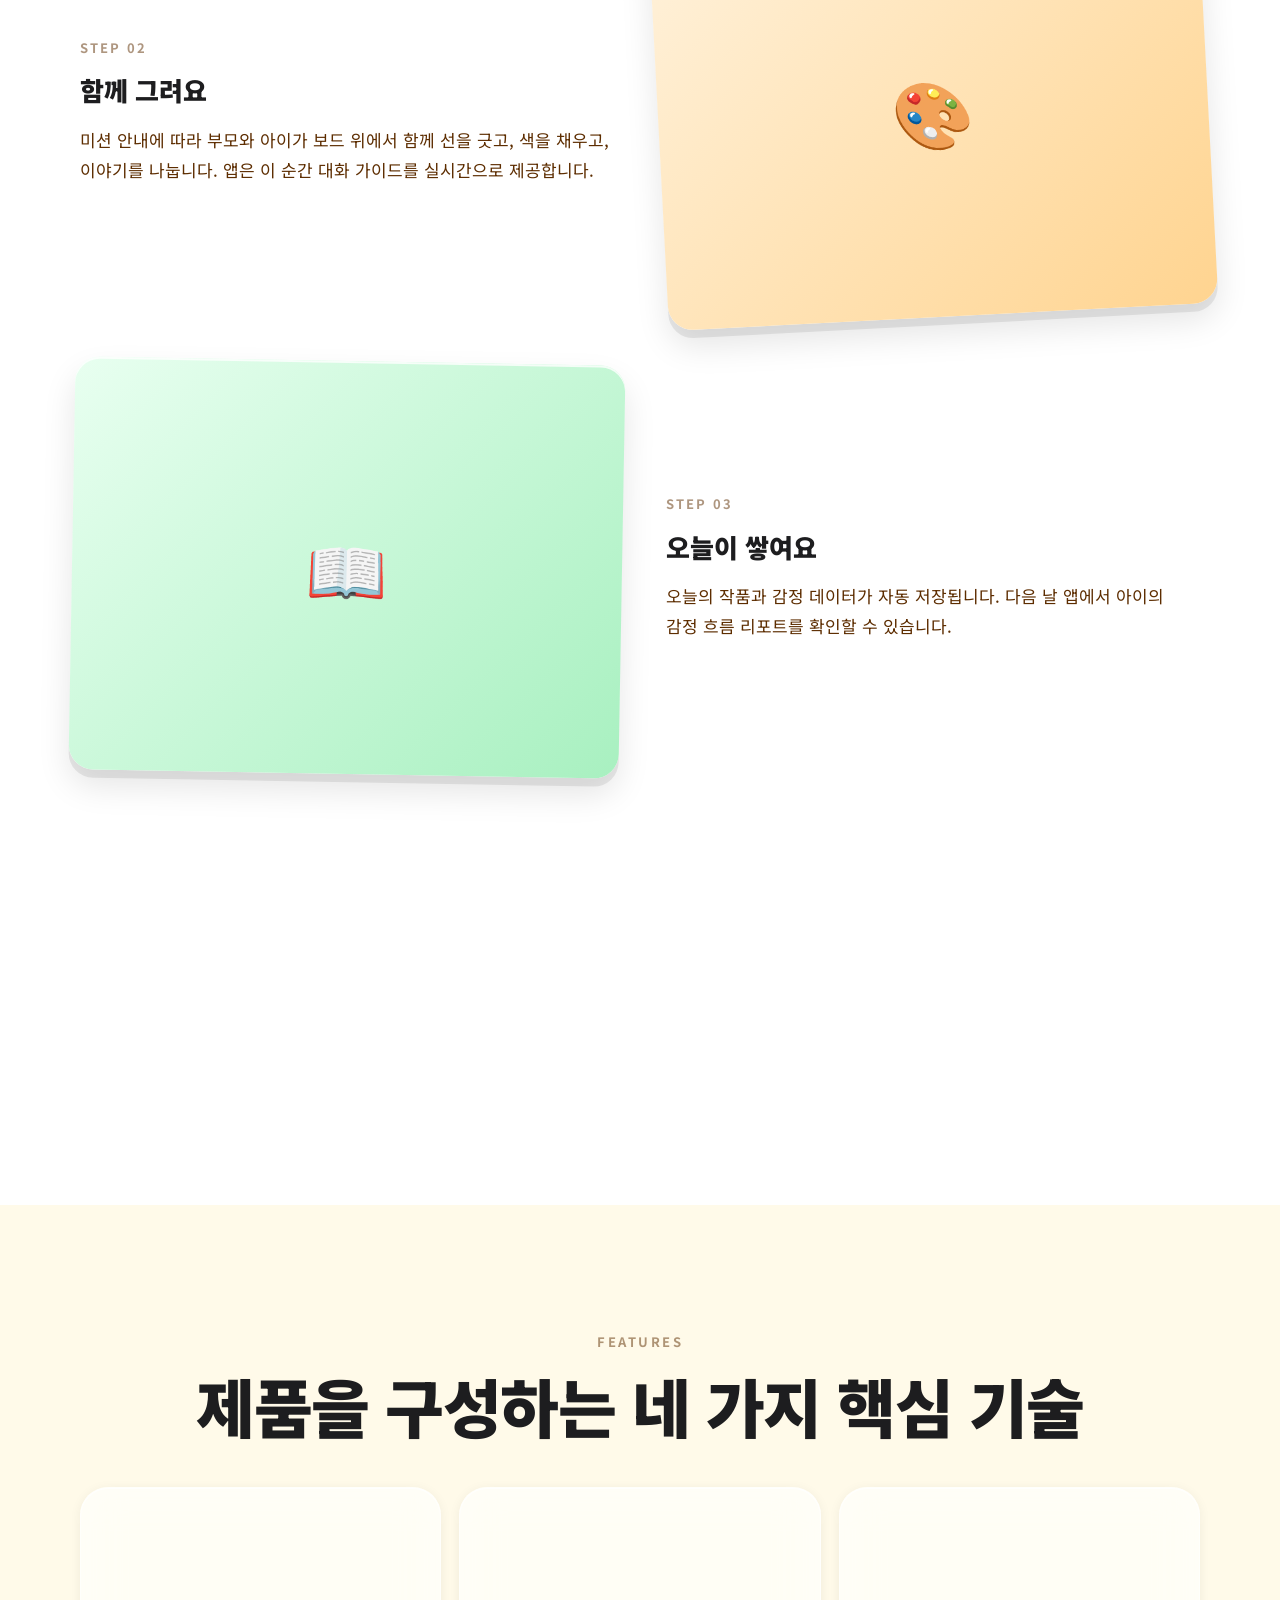
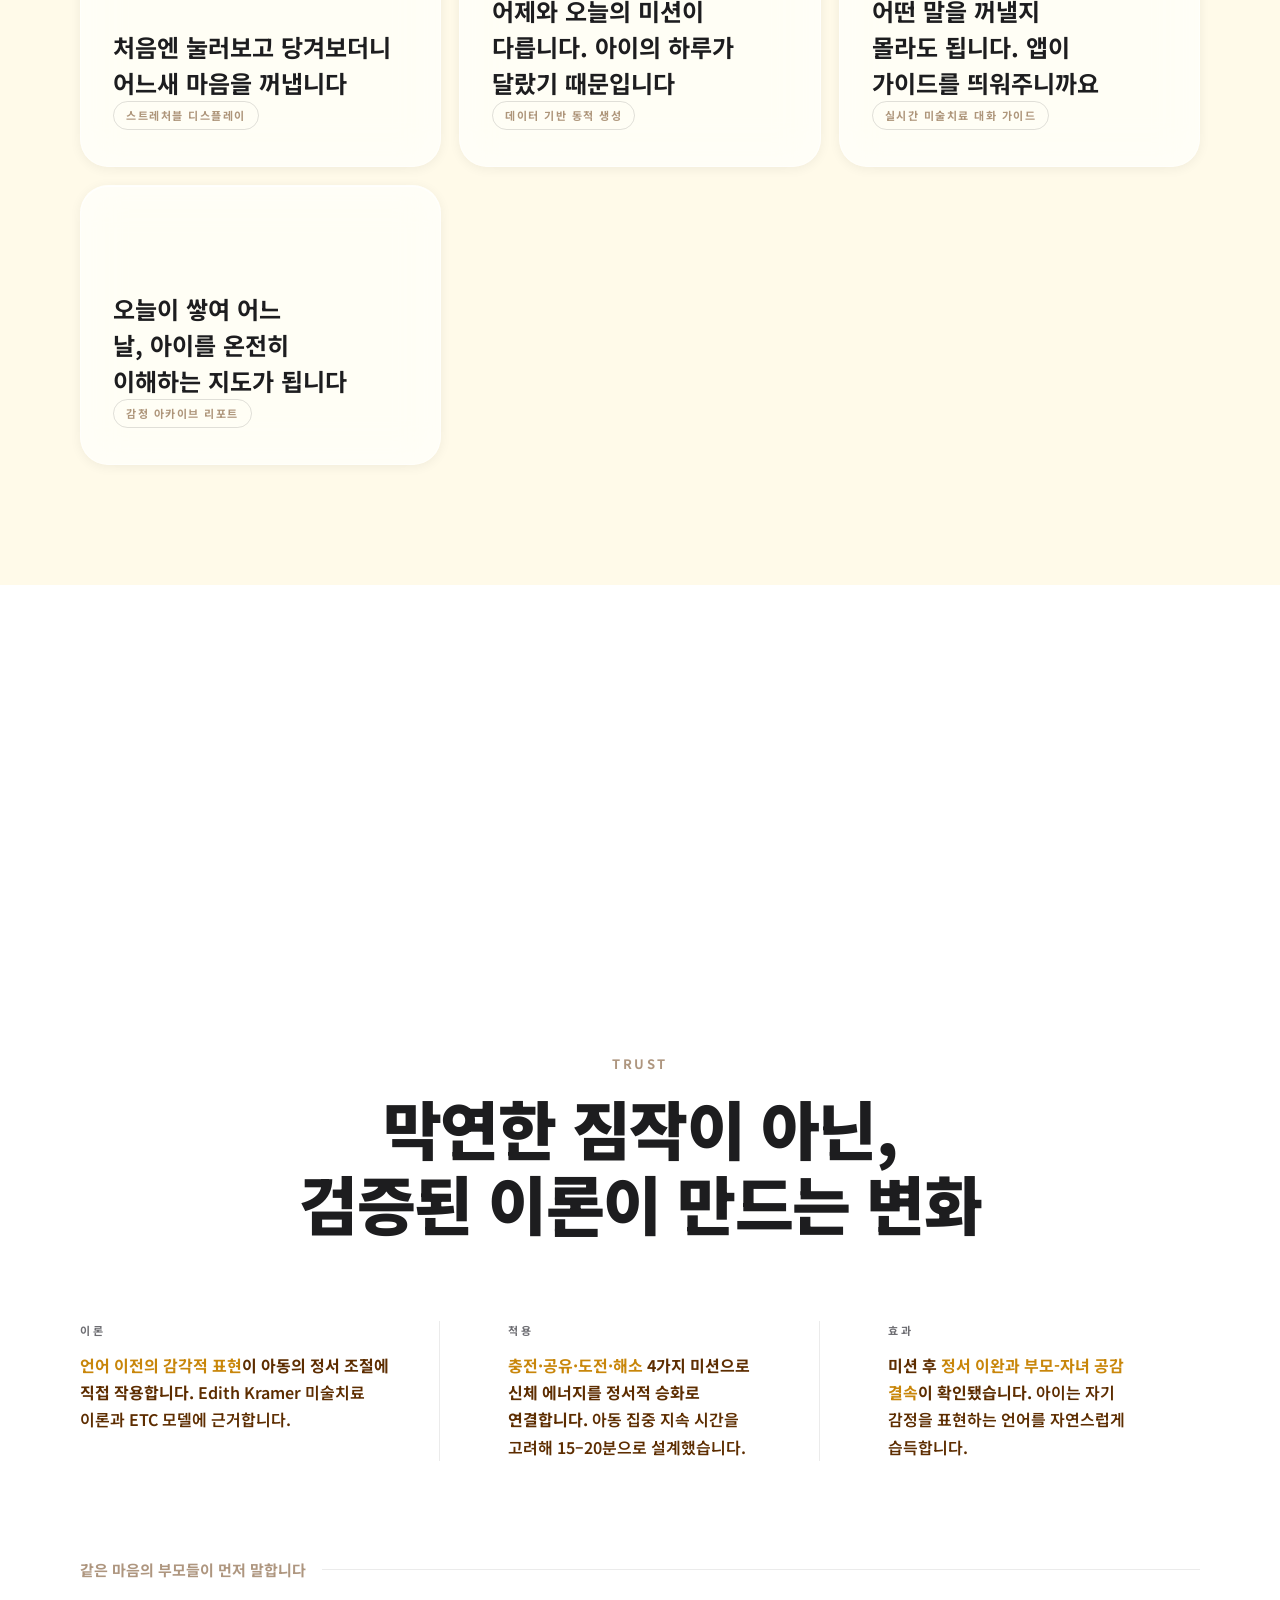
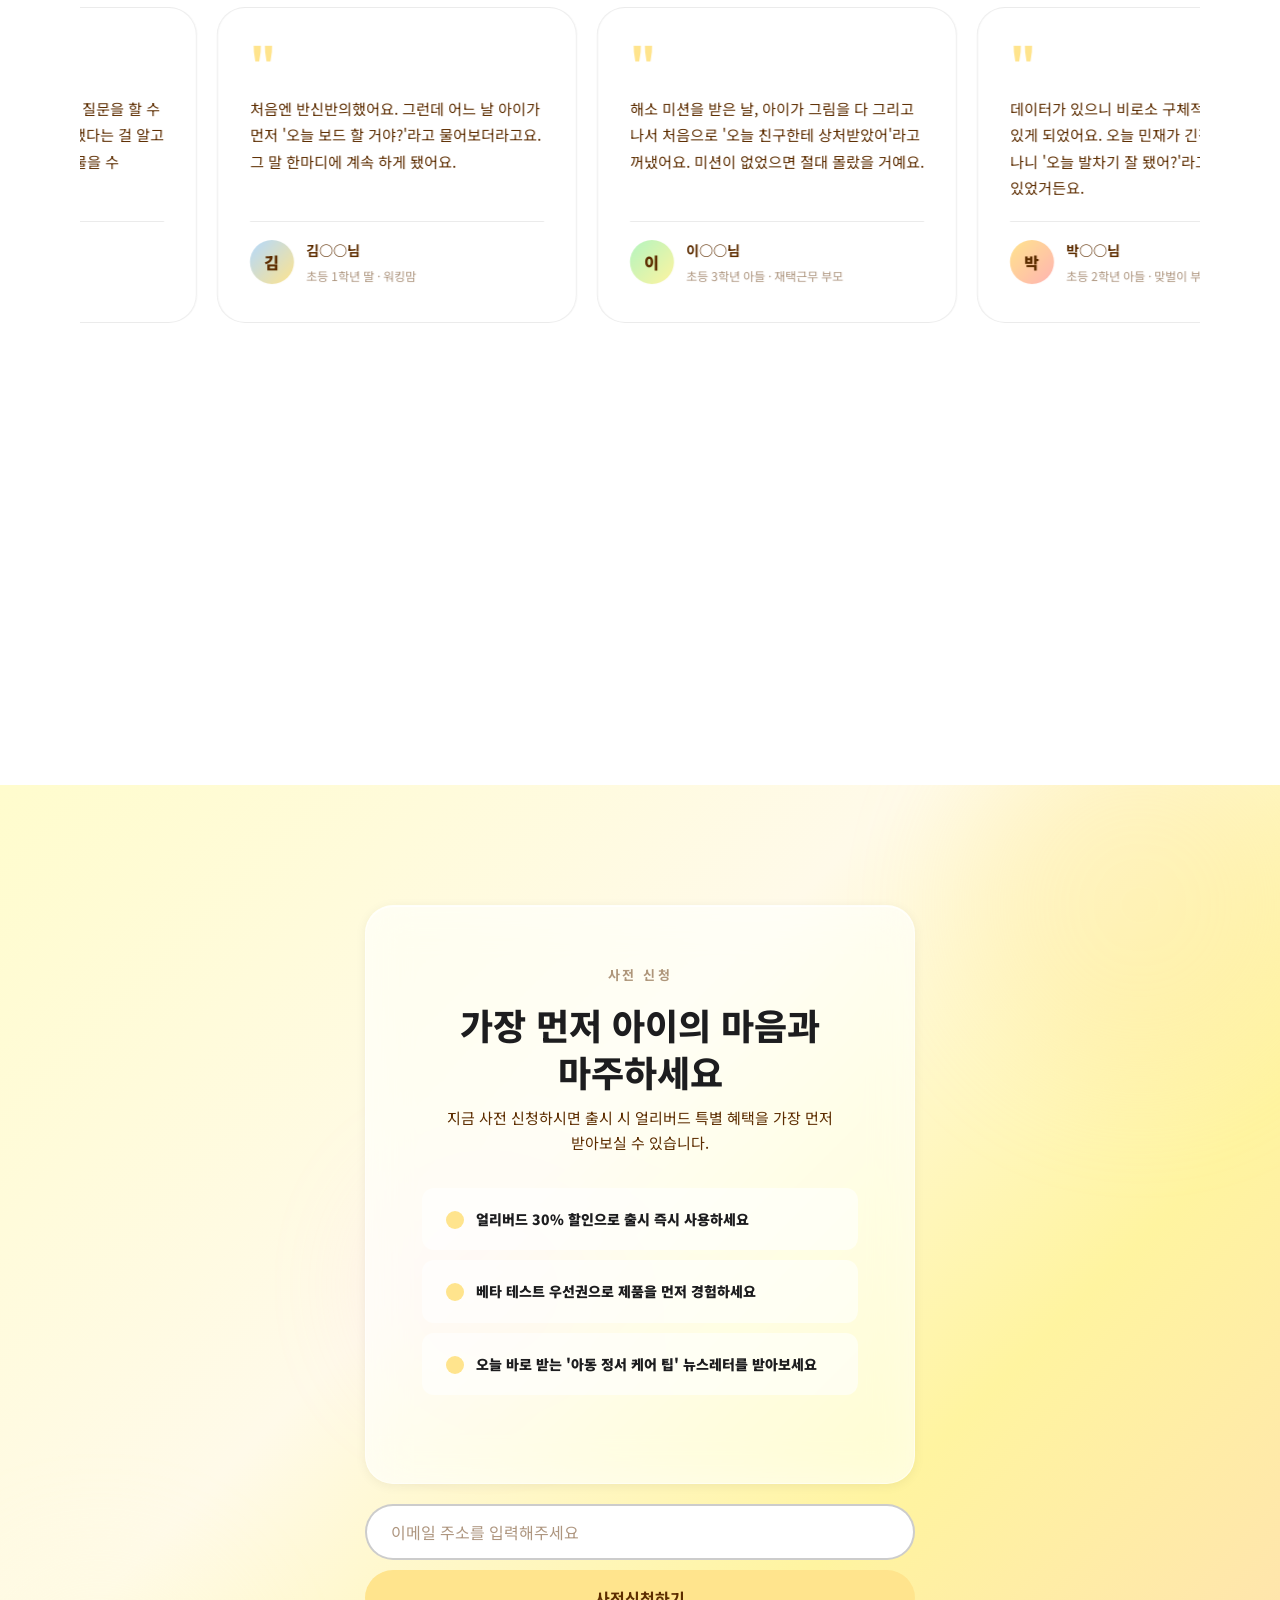
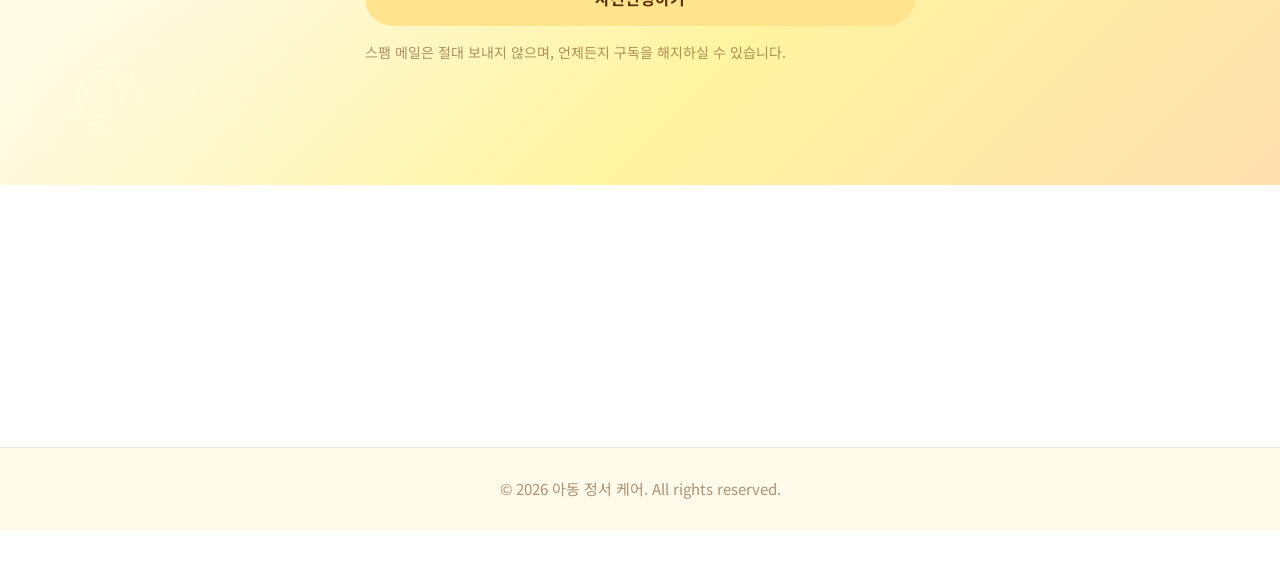
==== commit 4858e044: "네비게이션·히어로·트러스트·문제 섹션 전면 개편 - 네비게이션: 로고 왼쪽, 링크 중앙 그리드(1fr auto 1fr), 사전신청 버튼 제거, 스크롤 spy 정확도 수정 - 히어로" ====
--- a/version-a.html
+++ b/version-a.html
@@ -49,7 +49,7 @@
         <div class="hero-copy">
           <span class="hero-label">아동 정서 케어</span>
           <h1 class="hero-headline">오늘 아이의 하루는<br>어떤 색이었을까요?</h1>
-          <p class="hero-sub">어떻게 다가가야 할지 모를 때, 우리 아이와 함께 보드 앞에 앉아보세요.<br>오늘의 데이터가 대화의 마중물이 됩니다.</p>
+          <p class="hero-sub">어떻게 다가가야 할지 모를 때,<br>우리 아이와 함께 보드 앞에 앉아보세요.<br>오늘의 데이터가 대화의 마중물이 됩니다.</p>
           <div class="hero-form-wrap">
             <div class="hero-cta-row">
               <a href="#cta" class="btn-primary hero-email-submit">사전 신청하기</a>
@@ -250,15 +250,15 @@
       <div class="trust-blocks">
         <div class="trust-block">
           <div class="trust-block-label">이론</div>
-          <p class="trust-block-text">Edith Kramer의 미술치료 이론과 ETC(표현치료연속체) 모델을 기반으로 설계되었습니다. 언어 이전의 감각적 표현이 아동의 정서 조절에 직접적으로 작용한다는 원리에 근거합니다.</p>
+          <p class="trust-block-text"><strong><span class="trust-em">언어 이전의 감각적 표현</span>이 아동의 정서 조절에 직접 작용합니다.</strong> Edith Kramer 미술치료 이론과 ETC 모델에 근거합니다.</p>
         </div>
         <div class="trust-block">
           <div class="trust-block-label">적용</div>
-          <p class="trust-block-text">아이의 신체 에너지를 미술적 승화로 연결하는 4가지 카테고리 미션(충전·공유·도전·해소)으로 설계하였습니다. 각 미션은 저학년 아동의 평균 집중 지속 시간을 고려해 15~20분으로 최적화되었습니다.</p>
+          <p class="trust-block-text"><strong><span class="trust-em">충전·공유·도전·해소</span> 4가지 미션으로 신체 에너지를 정서적 승화로 연결합니다.</strong> 아동 집중 지속 시간을 고려해 15–20분으로 설계했습니다.</p>
         </div>
         <div class="trust-block">
           <div class="trust-block-label">효과</div>
-          <p class="trust-block-text">미션 수행 후 정서적 이완(Relaxation)과 부모-자녀 간 공감적 결속이 확인되었습니다. 부모는 아이의 감정 패턴을 더 깊이 이해하고, 아이는 자기 감정을 표현하는 언어를 자연스럽게 습득합니다.</p>
+          <p class="trust-block-text"><strong>미션 후 <span class="trust-em">정서 이완과 부모-자녀 공감 결속</span>이 확인됐습니다.</strong> 아이는 자기 감정을 표현하는 언어를 자연스럽게 습득합니다.</p>
         </div>
       </div>
 
--- a/css/styles.css
+++ b/css/styles.css
@@ -116,9 +116,15 @@
   align-items: center;
 }
 
+.nav > .container {
+  width: 100%;
+  max-width: 100%;
+  padding: 0 32px;
+}
+
 .nav-inner {
-  display: flex;
-  justify-content: space-between;
+  display: grid;
+  grid-template-columns: 1fr auto 1fr;
   align-items: center;
   width: 100%;
 }
@@ -127,6 +133,7 @@
   font-size: 15px;
   font-weight: 700;
   color: var(--text-brown);
+  justify-self: start;
 }
 
 .nav-right {
@@ -150,7 +157,7 @@
 
 .nav-cta:hover { background: var(--primary-hover); }
 
-.nav-links { display: flex; gap: 2px; }
+.nav-links { display: flex; gap: 36px; justify-self: center; }
 
 .nav-link {
   font-size: 14px;
@@ -176,6 +183,7 @@
   display: none;
   flex-direction: column;
   justify-content: center;
+  justify-self: end;
   gap: 5px;
   width: 36px;
   height: 36px;
@@ -361,7 +369,7 @@
   font-size: clamp(46px, 6.8vw, 82px);
   font-weight: 750;
   color: var(--text-brown);
-  line-height: 1.13;
+  line-height: 1.3;
   letter-spacing: -2px;
   margin-bottom: 24px;
   opacity: 0;
@@ -475,7 +483,7 @@
 }
 
 .problem-sentence:last-child {
-  white-space: nowrap;
+  white-space: normal;
 }
 
 .problem-sentence .color-pop {
@@ -491,7 +499,7 @@
   z-index: 10;
 }
 
-.section-header { text-align: center; margin-bottom: 60px; }
+.section-header { text-align: center; margin-bottom: 32px; }
 .section-header .section-headline { margin-top: 4px; }
 
 .tech-sub { margin-bottom: 72px; }
@@ -596,8 +604,8 @@
 /* 3-B: Onboarding Slider */
 .onboarding-viewport {
   overflow: hidden;
-  border-radius: var(--radius);
-  margin-bottom: 20px;
+  border-radius: var(--radius-lg);
+  margin-bottom: 28px;
 }
 
 .onboarding-track {
@@ -606,31 +614,28 @@
 }
 
 .onboarding-card {
-  flex: 0 0 100%;
-  margin-right: 14px;
-  background: rgba(255, 255, 255, 0.85);
-  backdrop-filter: blur(18px) saturate(1.4);
-  -webkit-backdrop-filter: blur(18px) saturate(1.4);
-  border-radius: var(--radius);
+  flex: 0 0 100%; /* JS가 픽셀 너비로 덮어씀 */
+  margin-right: 0;
+  background: rgba(255, 255, 255, 0.55);
+  backdrop-filter: blur(28px) saturate(1.8);
+  -webkit-backdrop-filter: blur(28px) saturate(1.8);
   overflow: hidden;
-  border: 1px solid rgba(255, 244, 160, 0.60);
+  border: 1px solid rgba(255, 255, 255, 0.80);
   box-shadow:
-    0 8px 32px rgba(255, 228, 141, 0.20),
-    inset 0 1px 0 rgba(255, 255, 255, 0.65),
-    inset 0 -1px 0 rgba(93, 45, 0, 0.05);
-}
-
-.onboarding-card:last-child { margin-right: 0; }
+    0 12px 48px rgba(0, 0, 0, 0.08),
+    inset 0 1.5px 0 rgba(255, 255, 255, 0.95),
+    inset 0 -1px 0 rgba(93, 45, 0, 0.04);
+}
 
 .onboarding-img {
   width: 100%;
-  aspect-ratio: 21 / 9;
-  background: var(--bg-yellow);
-  border-bottom: 1px solid var(--border-light);
+  aspect-ratio: 16 / 9;
+  background: linear-gradient(145deg, #fffccd 0%, #ffe692 60%, #ffe048 100%);
+  border-bottom: 1px solid rgba(255, 255, 255, 0.50);
 }
 
 .onboarding-content {
-  padding: 32px 28px;
+  padding: 36px 48px 44px;
 }
 
 .onboarding-num {
@@ -643,11 +648,11 @@
   font-size: 14px;
   font-weight: 900;
   color: var(--text-brown);
-  margin-bottom: 14px;
-}
-
-.onboarding-title { font-size: 17px; font-weight: 900; color: var(--text-black); margin-bottom: 10px; }
-.onboarding-desc  { font-size: 15px; line-height: 1.65; }
+  margin-bottom: 16px;
+}
+
+.onboarding-title { font-size: 20px; font-weight: 900; color: var(--text-black); margin-bottom: 10px; }
+.onboarding-desc  { font-size: 15px; font-weight: 600; line-height: 1.75; color: var(--text-secondary); }
 
 .onboarding-controls {
   display: flex;
@@ -880,13 +885,13 @@
 /* ── S5: TRUST ── */
 .trust { background: var(--white); padding: 96px 0; }
 
-.trust-header { text-align: center; margin-bottom: 52px; }
+.trust-header { text-align: center; margin-bottom: 80px; }
 
 .trust-blocks {
   display: grid;
   grid-template-columns: repeat(3, 1fr);
   gap: 20px;
-  margin-bottom: 52px;
+  margin-bottom: 96px;
 }
 
 .trust-block {
@@ -906,7 +911,9 @@
   margin-bottom: 12px;
 }
 
-.trust-block-text { font-size: 16px; line-height: 1.7; }
+.trust-block-text { font-size: 16px; font-weight: 600; line-height: 1.7; }
+
+.trust-em { color: #c8860a; font-style: normal; }
 
 .trust-interviews-header {
   display: flex;
@@ -1139,10 +1146,16 @@
 .js-reveal {
   opacity: 0;
   transform: translateY(44px);
-  transition: opacity 0.7s cubic-bezier(0.22, 1, 0.36, 1),
-              transform 0.7s cubic-bezier(0.22, 1, 0.36, 1);
-}
-.js-reveal.is-visible { opacity: 1; transform: translateY(0); }
+  filter: blur(12px);
+  transition: opacity 0.75s cubic-bezier(0.22, 1, 0.36, 1),
+              transform 0.75s cubic-bezier(0.22, 1, 0.36, 1),
+              filter 0.75s cubic-bezier(0.22, 1, 0.36, 1);
+}
+.js-reveal.is-visible {
+  opacity: 1;
+  transform: translateY(0);
+  filter: blur(0);
+}
 .js-reveal.d1 { transition-delay: 0.12s; }
 .js-reveal.d2 { transition-delay: 0.24s; }
 .js-reveal.d3 { transition-delay: 0.36s; }
@@ -1150,6 +1163,7 @@
 /* ── Technology Stacking Scroll ── */
 .stack-scene {
   position: relative;
+  padding-top: 80px;
 }
 
 .stack-panel {
@@ -1224,7 +1238,7 @@
   .tech-panel  { flex: none !important; }
   .tech-panel.is-active { min-height: 220px; }
 
-  .onboarding-card { flex: 0 0 100%; }
+  .onboarding-content { padding: 28px 24px 36px; }
   .faq-grid         { grid-template-columns: 1fr; }
   .board-step       { grid-template-columns: 1fr; gap: 24px; }
   .board-step--rev  { direction: ltr; }
@@ -1255,7 +1269,7 @@
   .hero-form-wrap { opacity: 1 !important; }
   .problem-sentence { opacity: 1 !important; transform: none !important; }
   .step-visual, .step-content { opacity: 1 !important; transform: none !important; }
-  .js-reveal { opacity: 1 !important; transform: none !important; }
+  .js-reveal { opacity: 1 !important; transform: none !important; filter: none !important; }
 }
 
 /* ═══════════════════════════════════════
@@ -1378,107 +1392,199 @@
 }
 
 /* ═══════════════════════════════════════════════
-   APPLE-STYLE REDESIGN — Dark / Light Alternation
+   APPLE-STYLE REDESIGN — White / Light
    ═══════════════════════════════════════════════ */
 
-/* ── 다크 팔레트 토큰 ── */
-:root {
-  --dark-bg:       #0d0700;
-  --dark-text:     #fffae9;
-  --dark-muted:    rgba(255, 250, 230, 0.60);
-  --dark-border:   rgba(255, 228, 141, 0.13);
-  --dark-glass:    rgba(255, 228, 141, 0.06);
-  --amber-accent:  rgba(255, 228, 141, 0.78);
-}
-
-/* ── Navigation → 다크 반투명 ── */
-.nav {
-  background: rgba(10, 5, 0, 0.86);
-  border-bottom: 1px solid var(--dark-border);
-}
-
-.nav-logo { color: var(--dark-text); }
-
-.nav-link {
-  color: rgba(255, 250, 230, 0.50);
-}
-
-.nav-link:hover {
-  color: var(--dark-text);
-  background: rgba(255, 228, 141, 0.09);
-}
-
-.nav-link.is-active { color: var(--dark-text); }
-
-.nav-hamburger span { background: var(--dark-text); }
-
-@media (max-width: 900px) {
-  .nav-links {
-    background: rgba(10, 5, 0, 0.97);
-    border-bottom-color: var(--dark-border);
-  }
-  .nav-link { color: rgba(255, 250, 230, 0.65); }
-}
-
-/* ── Hero → 다크 배경 + 중앙 정렬 ── */
-.hero { background: var(--dark-bg); }
-
-.hero-veil {
+/* ── Hero → 채도 높은 그라디언트 + 좌측 정렬 ── */
+.hero {
   background:
-    linear-gradient(135deg, rgba(255, 228, 141, 0.05) 0%, transparent 55%),
-    linear-gradient(315deg, rgba(255, 82, 8, 0.04) 0%, transparent 55%);
-}
+    radial-gradient(ellipse at 15% 25%, #ffed80 0%, transparent 55%),
+    radial-gradient(ellipse at 75% 80%, #ffc85a 0%, transparent 50%),
+    linear-gradient(135deg, #ffe060 0%, #ffd050 45%, #ffbc40 100%);
+}
+
+/* paint 블럭 & 베일 숨김 */
+.hero-paint, .hero-veil { display: none; }
 
 .hero-inner {
+  flex-direction: column;
+  justify-content: flex-start;
+  align-items: flex-start;
+  height: calc(100vh - 52px);
+  padding-top: 88px;
+  padding-bottom: 72px;
+}
+
+.hero-copy {
+  text-align: left;
+  max-width: 820px;
+  margin: 0;
+  display: flex;
+  flex-direction: column;
+  align-items: flex-start;
+  flex: 1;
+}
+
+.hero-label { color: rgba(255, 255, 255, 0.75); }
+
+.hero-headline {
+  font-size: clamp(48px, 6.5vw, 96px);
+  letter-spacing: -3px;
+  font-weight: 900;
+  color: var(--white);
+  margin-bottom: 24px;
+}
+
+.hero-sub {
+  font-size: 20px;
+  font-weight: 600;
+  color: rgba(255, 255, 255, 0.92);
+  margin-bottom: 0;
+  max-width: 540px;
+  line-height: 1.65;
+}
+
+/* CTA: 하단 좌측 고정 */
+.hero-form-wrap {
+  margin-top: auto;
+  opacity: 0;
+  animation: fadeUp 0.6s ease 600ms forwards;
+}
+.hero-cta-row { justify-content: flex-start; }
+
+/* CTA 버튼: 리퀴드 글래스 스타일 */
+.hero .btn-primary {
+  background: rgba(255, 255, 255, 0.22);
+  color: var(--white);
+  border: 1.5px solid rgba(255, 255, 255, 0.55);
+  backdrop-filter: blur(14px);
+  -webkit-backdrop-filter: blur(14px);
+}
+.hero .btn-primary:hover {
+  background: rgba(255, 255, 255, 0.38);
+}
+.hero .btn-ghost {
+  background: rgba(0, 0, 0, 0.18);
+  color: var(--white);
+  border-color: rgba(255, 255, 255, 0.30);
+  backdrop-filter: blur(14px);
+  -webkit-backdrop-filter: blur(14px);
+}
+.hero .btn-ghost:hover {
+  background: rgba(0, 0, 0, 0.32);
+}
+
+/* ── 섹션 구분 점선 제거 ── */
+.section-divider { display: none !important; }
+
+/* ── Tech Gallery: 2-up 슬라이더 ── */
+
+/* 슬라이더 + 화살표 가로 배치 */
+.tech-gallery-row {
+  display: flex;
+  align-items: flex-start;
+  gap: 20px;
+  margin-bottom: 16px;
+}
+
+.tech-gallery-wrap {
+  overflow: hidden;
+  flex: 1;
+  min-width: 0;
+}
+
+.tech-gallery-track {
+  display: flex;
+  will-change: transform;
+  transition: transform 0.5s cubic-bezier(0.4, 0, 0.2, 1);
+}
+
+/* 페이지: JS가 너비 주입, 내부 2열 */
+.tech-gallery-page {
+  flex-shrink: 0;
+  display: grid;
+  grid-template-columns: 1fr 1fr;
+  gap: 24px;
+}
+
+/* Apple 스타일 타일 */
+.tech-tile {
+  display: flex;
+  flex-direction: column;
+  gap: 20px;
+}
+
+.tech-tile-img {
+  width: 100%;
+  aspect-ratio: 4 / 3;
+  border-radius: var(--radius-lg);
+  background: linear-gradient(145deg, #fffccd 0%, #ffe048 100%);
+  display: block;
+}
+
+.tech-tile-text {
+  font-size: 17px;
+  font-weight: 700;
+  line-height: 1.65;
+  color: var(--text-black);
+  margin: 0;
+  padding: 0 2px;
+}
+
+.tech-tile-text strong {
+  display: block;
+  font-size: 20px;
+  font-weight: 900;
+  color: var(--text-black);
+  margin-bottom: 6px;
+  line-height: 1.3;
+}
+
+.tech-em {
+  color: #c8860a;
+  background: none;
+  padding: 0;
+  font-style: normal;
+}
+
+/* 화살표 묶음: 오른쪽 정렬 */
+.tech-gallery-nav {
+  display: flex;
+  justify-content: flex-end;
+  gap: 10px;
+  margin-top: 28px;
+}
+
+.tech-gallery-arrow {
+  display: flex;
+  align-items: center;
   justify-content: center;
-  align-items: center;
-  padding-top: 0;
-  padding-bottom: 80px;
-}
-
-.hero-copy {
-  text-align: center;
-  max-width: 920px;
-  margin: 0 auto;
-  display: flex;
-  flex-direction: column;
-  align-items: center;
-}
-
-.hero-label { color: var(--amber-accent); }
-
-.hero-headline {
-  color: var(--dark-text);
-  font-size: clamp(52px, 8vw, 104px);
-  letter-spacing: -4px;
-  font-weight: 800;
-  margin-bottom: 28px;
-}
-
-.hero-sub {
-  color: var(--dark-muted);
-  font-size: 19px;
-  margin-bottom: 40px;
-  max-width: 560px;
-}
-
-.hero-form-wrap { opacity: 0; animation: fadeUp 0.6s ease 600ms forwards; }
-.hero-cta-row   { justify-content: center; }
-
-/* Ghost 버튼: 다크 히어로 전용 */
-.hero .btn-ghost {
-  color: var(--dark-text);
-  border-color: rgba(255, 250, 230, 0.30);
-}
-.hero .btn-ghost:hover {
-  background: rgba(255, 250, 230, 0.08);
-  border-color: rgba(255, 250, 230, 0.62);
-}
-
-.hero-scroll-hint { color: rgba(255, 250, 230, 0.35); }
-
-/* ── 섹션 구분 점선: 다크 전환 후 불필요 ── */
-.section-divider { display: none; }
+  width: 40px;
+  height: 40px;
+  border-radius: 50%;
+  border: 1.5px solid var(--border-strong);
+  background: var(--white);
+  color: var(--text-brown);
+  cursor: pointer;
+  transition: background var(--dur-fast) var(--ease-out),
+              border-color var(--dur-fast) var(--ease-out);
+}
+
+.tech-gallery-arrow:hover {
+  background: var(--primary);
+  border-color: var(--primary);
+}
+
+.tech-gallery-arrow:disabled {
+  opacity: 0.28;
+  cursor: default;
+  pointer-events: none;
+}
+
+@media (max-width: 768px) {
+  .tech-gallery-page { grid-template-columns: 1fr; gap: 32px; }
+  .tech-tile-img { aspect-ratio: 16 / 9; }
+}
 
 /* ── Section Headline 크기 상향 ── */
 .section-headline {
@@ -1487,156 +1593,43 @@
   line-height: 1.18;
 }
 
-/* ── Problem: 크림 유지, 텍스트 확대 ── */
-.problem { background: var(--bg-cream); }
-
+/* ── Problem ── */
 .problem-sentence {
   font-size: clamp(26px, 3vw, 38px);
   line-height: 1.52;
   letter-spacing: -0.5px;
 }
 
-/* ── Technology → 다크 배경 ── */
+/* ── Technology: 배경 화이트 ── */
 .technology {
-  background: var(--dark-bg);
+  background: var(--white);
   border-radius: 0;
 }
 
-.technology .section-headline  { color: var(--dark-text); }
-.technology .label             { color: var(--amber-accent); }
-.technology .tech-sub-headline {
-  color: var(--dark-text);
-  font-size: clamp(24px, 2.8vw, 36px);
-}
-
-/* 아코디언 패널 (다크) */
-.tech-panel {
-  background: var(--dark-glass);
-  border-color: var(--dark-border);
-  box-shadow:
-    0 4px 24px rgba(0, 0, 0, 0.40),
-    inset 0 1px 0 rgba(255, 255, 255, 0.04);
-}
-
-.tech-panel.is-active {
-  background: rgba(255, 228, 141, 0.11);
-  border-color: rgba(255, 228, 141, 0.24);
-  box-shadow:
-    0 8px 32px rgba(0, 0, 0, 0.50),
-    inset 0 1px 0 rgba(255, 255, 255, 0.05);
-}
-
-.tech-panel-title { color: var(--dark-text); white-space: normal; }
-.tech-panel-desc  { color: var(--dark-muted); }
-
-.tech-note {
-  background: var(--dark-glass);
-  border-color: var(--dark-border);
-  color: var(--dark-muted);
-  box-shadow: 0 2px 12px rgba(0, 0, 0, 0.30);
-}
-.tech-note strong { color: var(--dark-text); }
-
-/* 온보딩 슬라이더 (다크) */
-.onboarding-card {
-  background: rgba(255, 228, 141, 0.06);
-  border-color: var(--dark-border);
-  box-shadow: 0 8px 32px rgba(0, 0, 0, 0.35);
-}
-
-.onboarding-img {
-  background: rgba(255, 228, 141, 0.10);
-  border-bottom-color: var(--dark-border);
-}
-
-.onboarding-title { color: var(--dark-text); }
-.onboarding-desc  { color: var(--dark-muted); }
-
-.onboarding-arrow {
-  background: rgba(255, 228, 141, 0.08);
-  border-color: var(--dark-border);
-  color: var(--dark-text);
-}
-.onboarding-arrow:hover {
-  background: var(--primary);
-  border-color: var(--primary);
-  color: var(--text-brown);
-}
-
-.onboarding-dot { background: rgba(255, 250, 230, 0.20); }
-.onboarding-dot.is-active { background: var(--primary); }
-
-/* FAQ (다크) */
-.faq-grid { border-top-color: var(--dark-border); }
-
-.faq-block {
-  background: var(--dark-glass);
-  border-color: var(--dark-border);
-}
-.faq-block:hover { background: rgba(255, 228, 141, 0.11); }
-
-.faq-q { color: var(--dark-text); }
-.faq-a { color: var(--dark-muted); }
-
-/* 보드 스텝 (다크) */
-.step-label { color: rgba(255, 228, 141, 0.60); }
-.step-title  { color: var(--dark-text); }
-.step-body   { color: var(--dark-muted); }
-
-/* ── Features: 크림 배경 (다크 섹션과 대비) ── */
-.features {
-  background: #fffae9;
-  padding: 120px 0;
-}
+.tech-sub-headline {
+  font-size: clamp(20px, 2.8vw, 36px);
+}
+
+/* tech-panel-title 줄바꿈 허용 */
+.tech-panel-title { white-space: normal; }
+
+/* ── Features: 섹션 여백 증가 ── */
+.features { padding: 120px 0; }
 .feature-quote { font-size: 24px; }
 
-/* ── Trust → 다크 배경 ── */
-.trust {
-  background: var(--dark-bg);
-  padding: 120px 0;
-}
-
-.trust .section-headline { color: var(--dark-text); }
-.trust .label            { color: var(--amber-accent); }
-
-.trust-block           { border-right-color: var(--dark-border); }
-.trust-block:first-child { padding-left: 0; }
-.trust-block-label     { color: rgba(255, 228, 141, 0.62); }
-.trust-block-text      { color: var(--dark-muted); }
-
-.trust-interviews-label { color: rgba(255, 250, 230, 0.42); }
-.trust-interviews-line  { background: var(--dark-border); }
-
-.trust-quote-card {
-  background: rgba(255, 228, 141, 0.06);
-  border-color: var(--dark-border);
-}
-.trust-quote-card:hover {
-  box-shadow: 0 8px 28px rgba(255, 228, 141, 0.10);
-}
-
-.trust-quote-text   { color: var(--dark-muted); }
-.trust-quote-author { color: var(--dark-text); }
-.trust-quote-meta   { color: rgba(255, 250, 230, 0.36); }
-.trust-quote-footer { border-top-color: var(--dark-border); }
+/* ── Trust: 배경 화이트 ── */
+.trust { padding: 120px 0; }
 
 /* ── CTA: 여백 증가 ── */
 .cta-section { padding: 120px 0; }
 .cta-headline { font-size: 36px; }
 
-/* ── Footer → 다크 ── */
-.footer {
-  background: var(--dark-bg);
-  border-top-color: var(--dark-border);
-  color: rgba(255, 250, 230, 0.28);
-}
-
-/* ── 반응형 다크 보정 ── */
+/* ── 반응형 ── */
 @media (max-width: 768px) {
-  .hero-headline  { letter-spacing: -2px; }
+  .hero-headline    { letter-spacing: -2px; }
   .section-headline { letter-spacing: -0.8px; }
-  .hero-sub { font-size: 17px; }
-  .features { padding: 80px 0; }
-  .trust    { padding: 80px 0; }
-  .cta-section { padding: 80px 0; }
-}
+  .hero-sub         { font-size: 17px; }
+  .features         { padding: 80px 0; }
+  .trust            { padding: 80px 0; }
+  .cta-section      { padding: 80px 0; }
+}
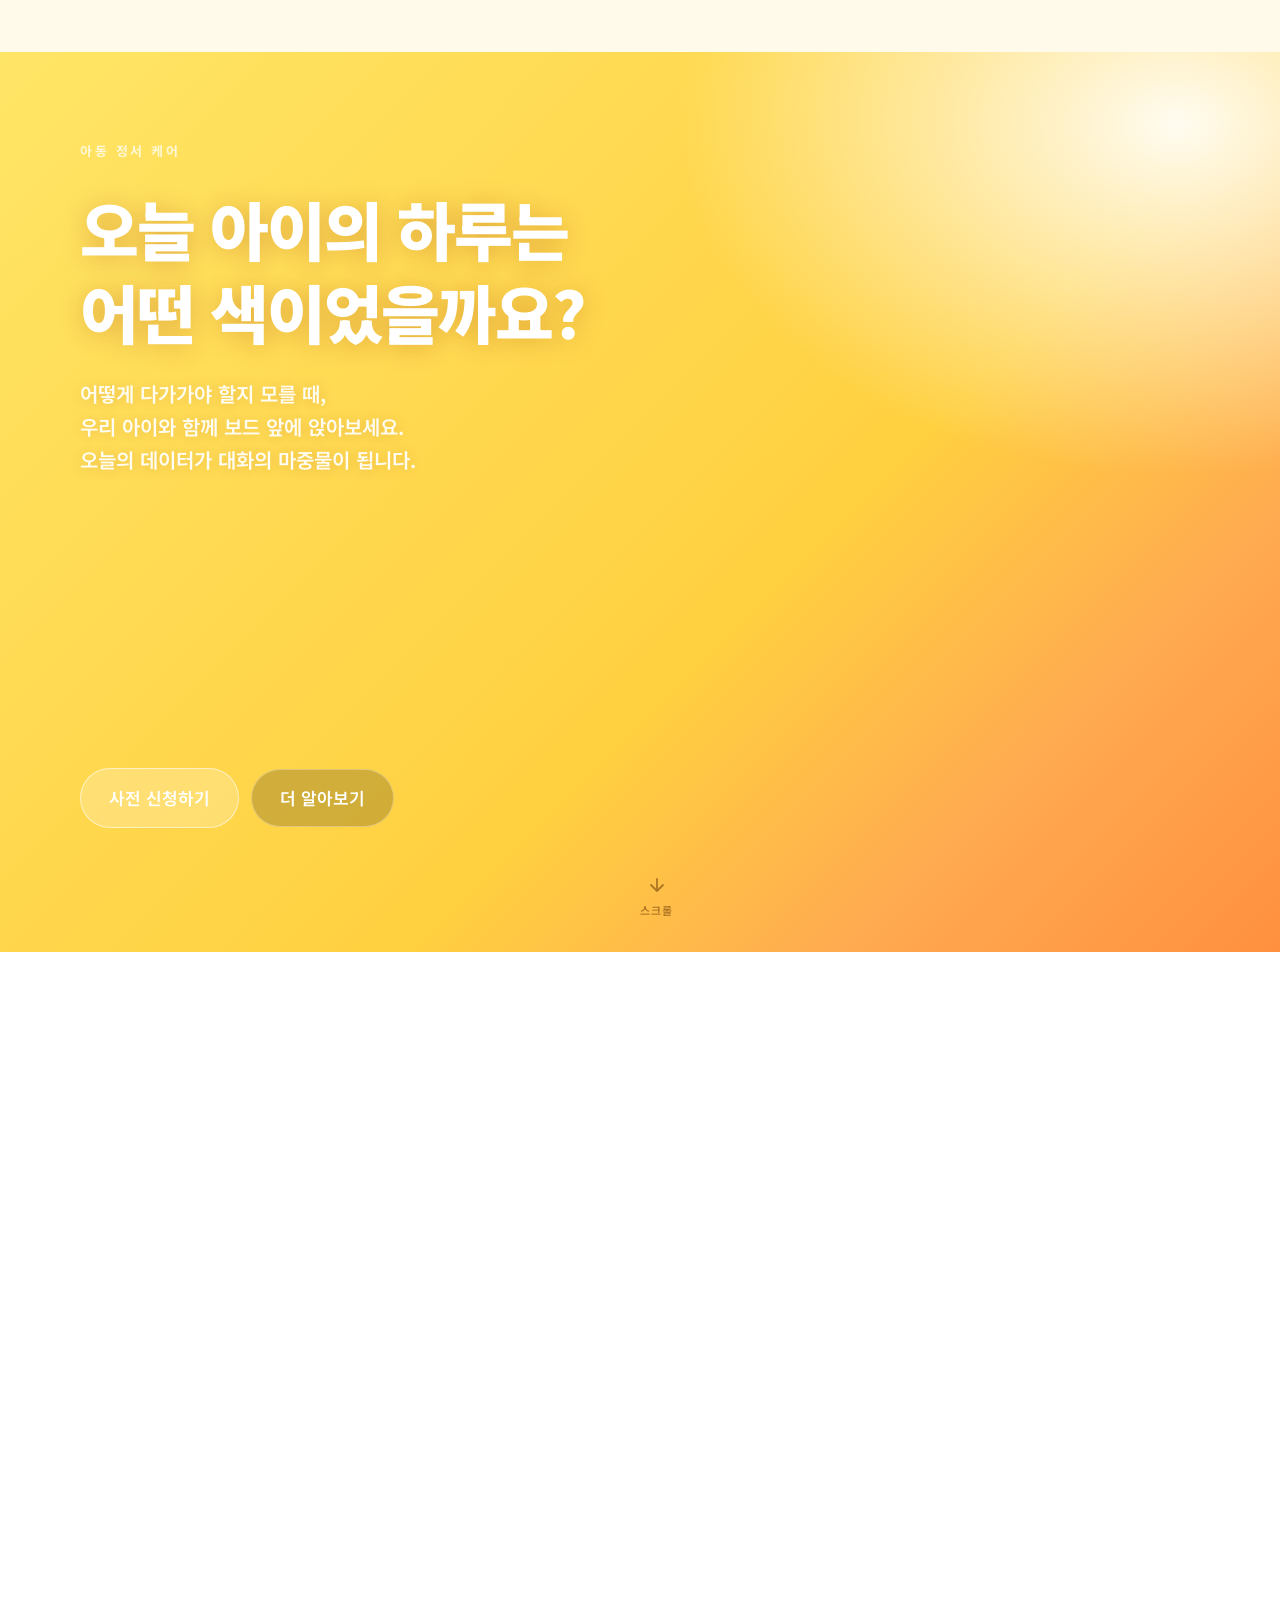
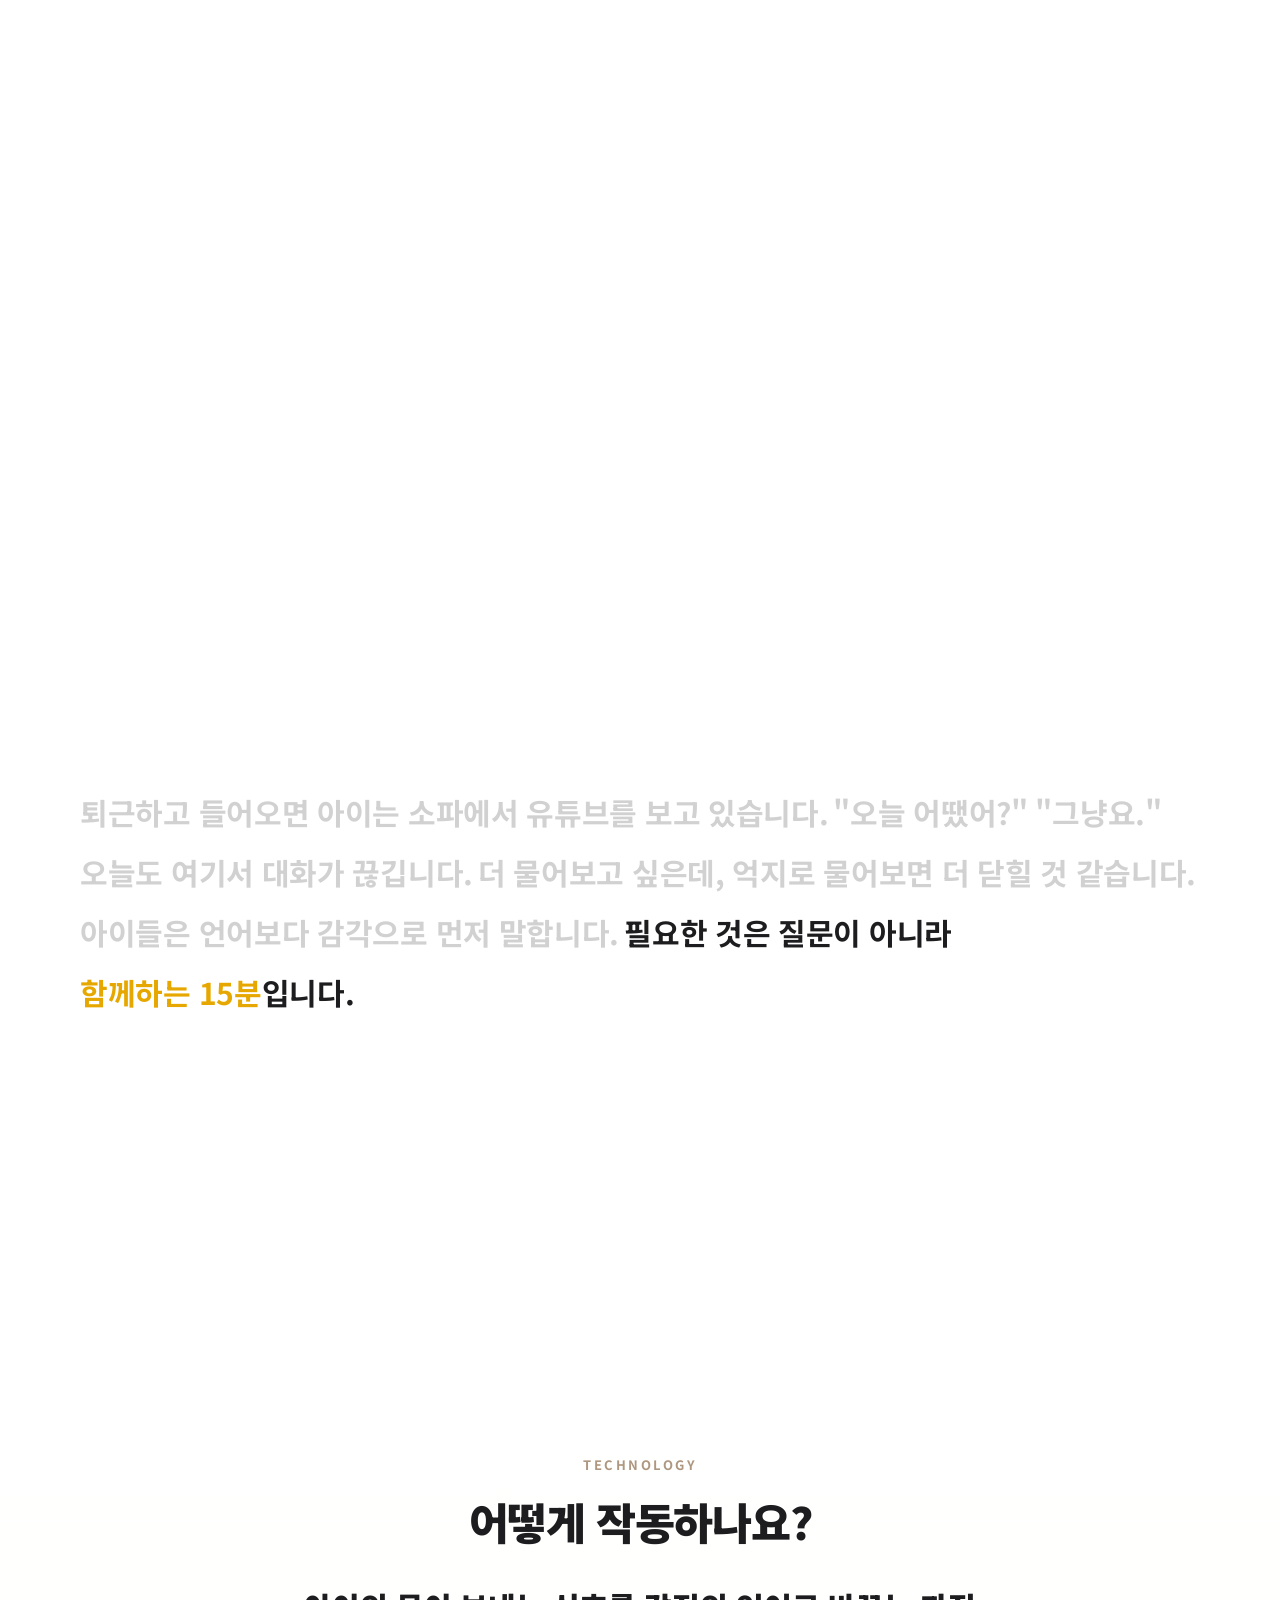
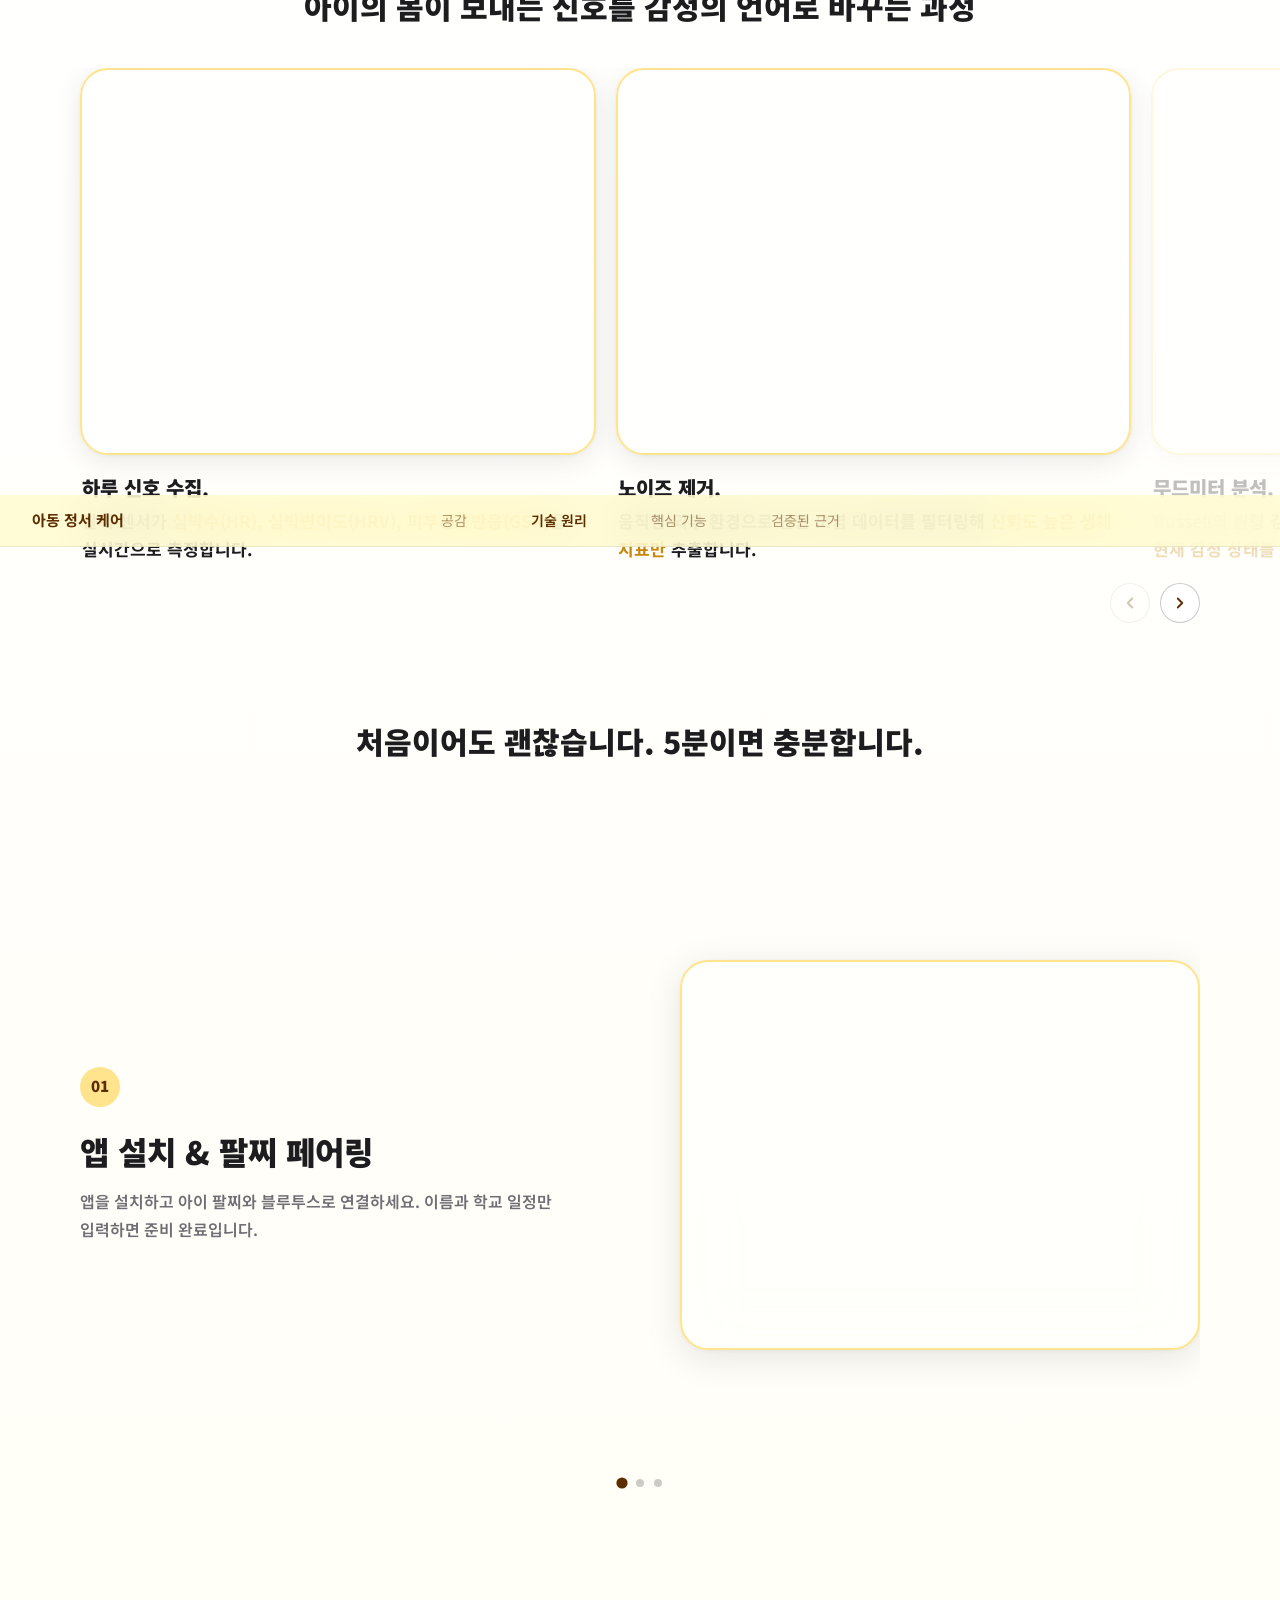
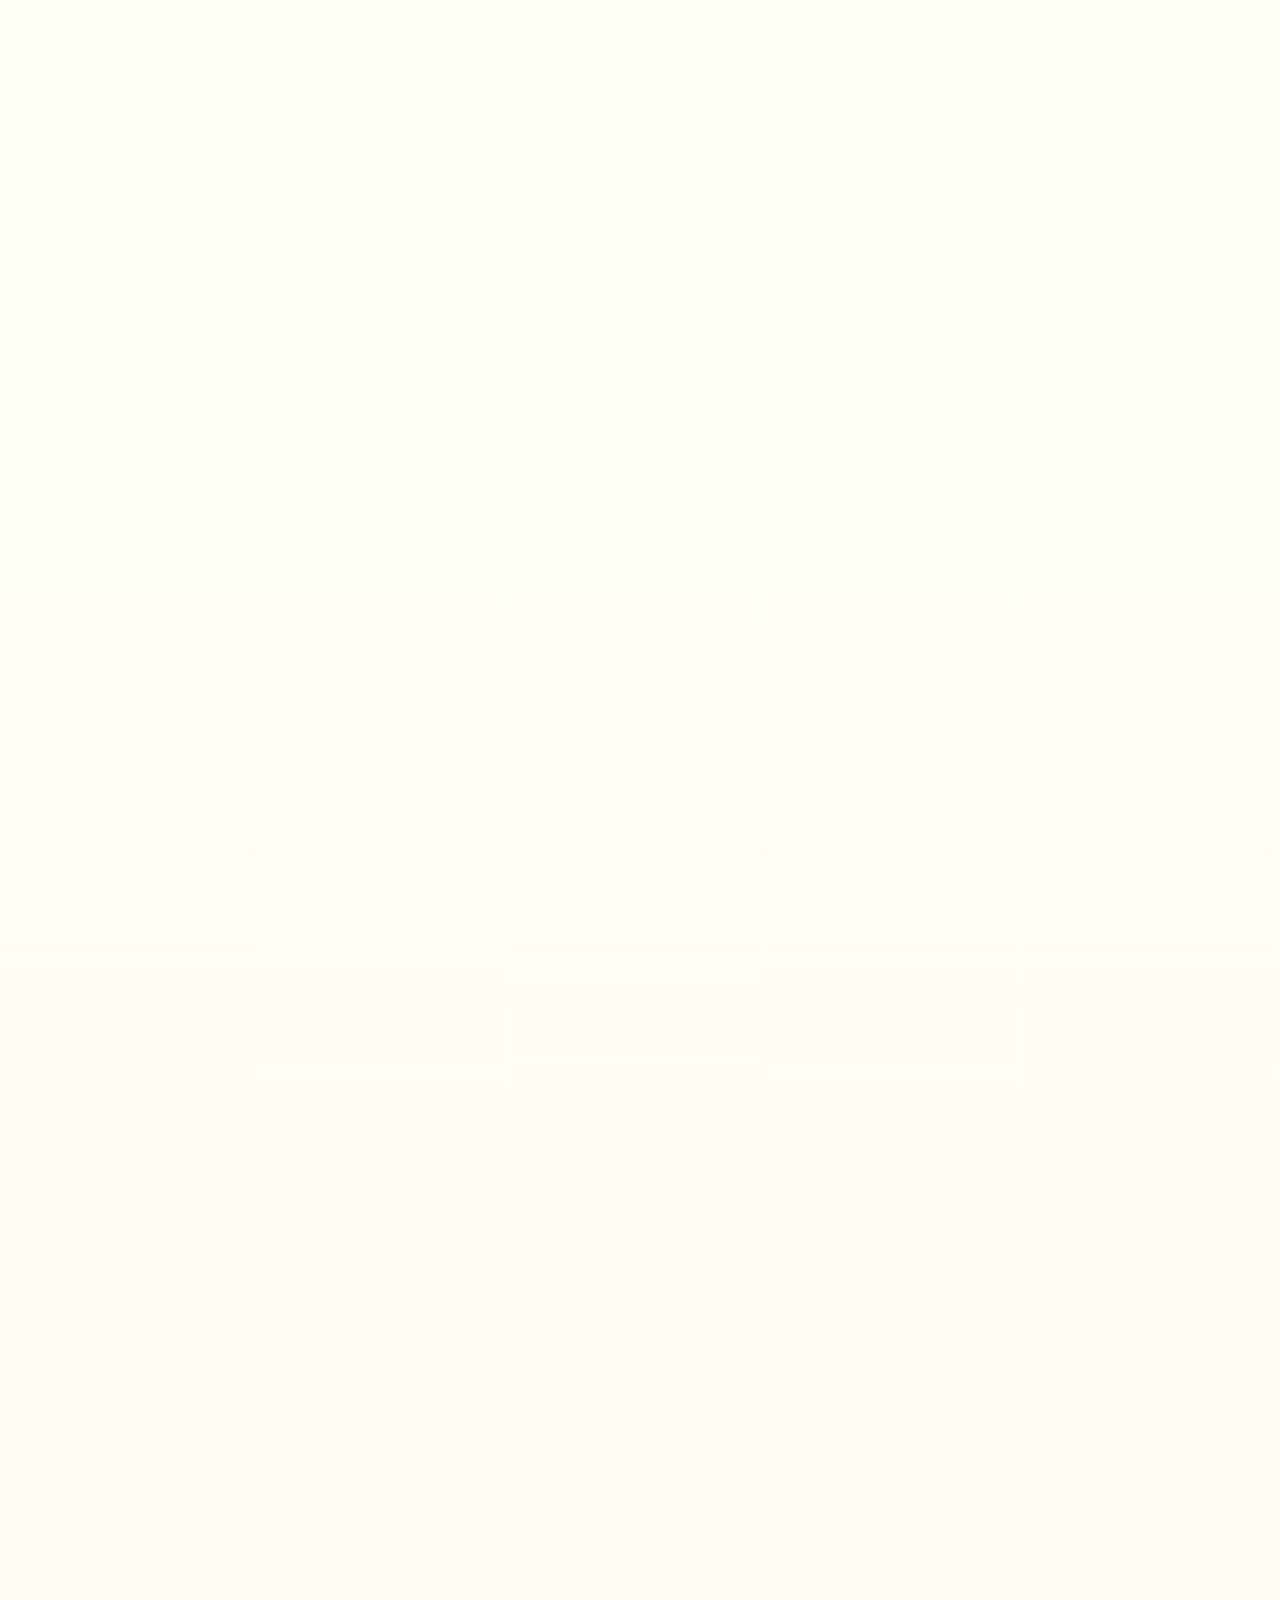
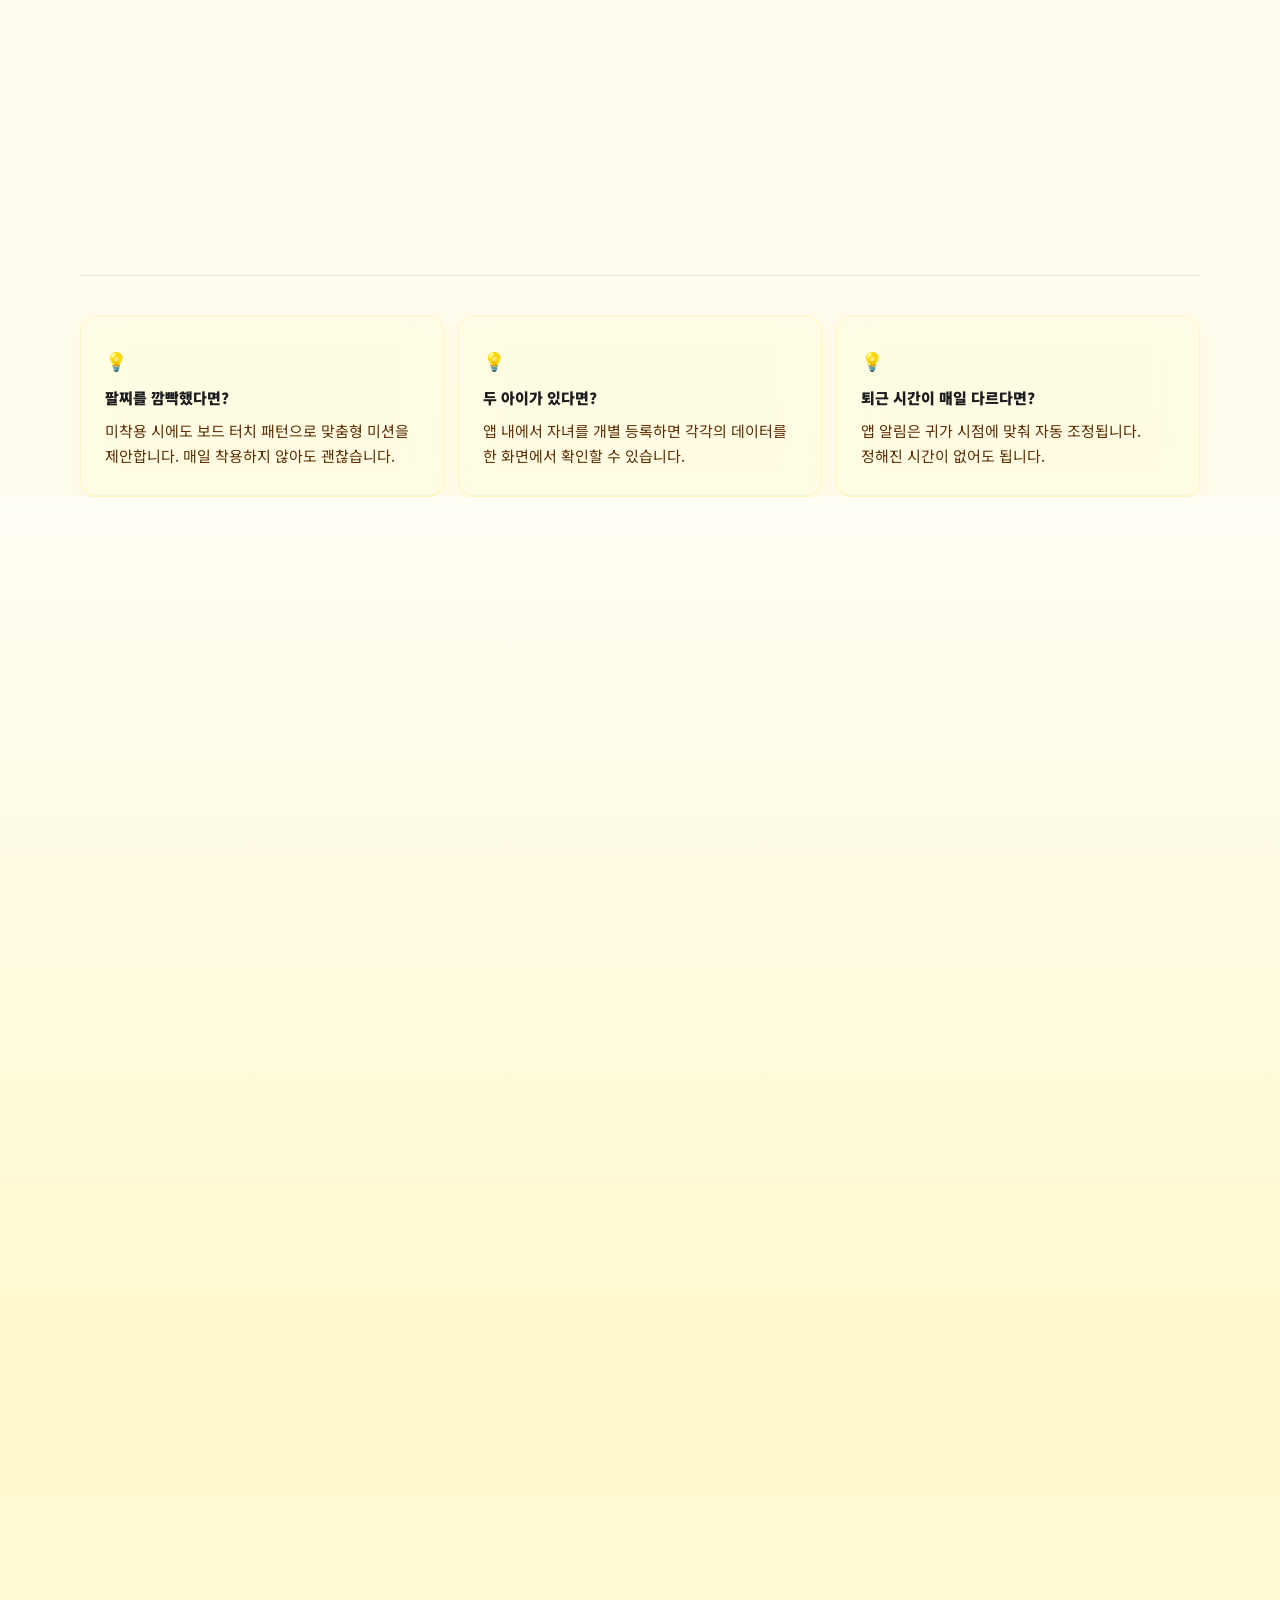
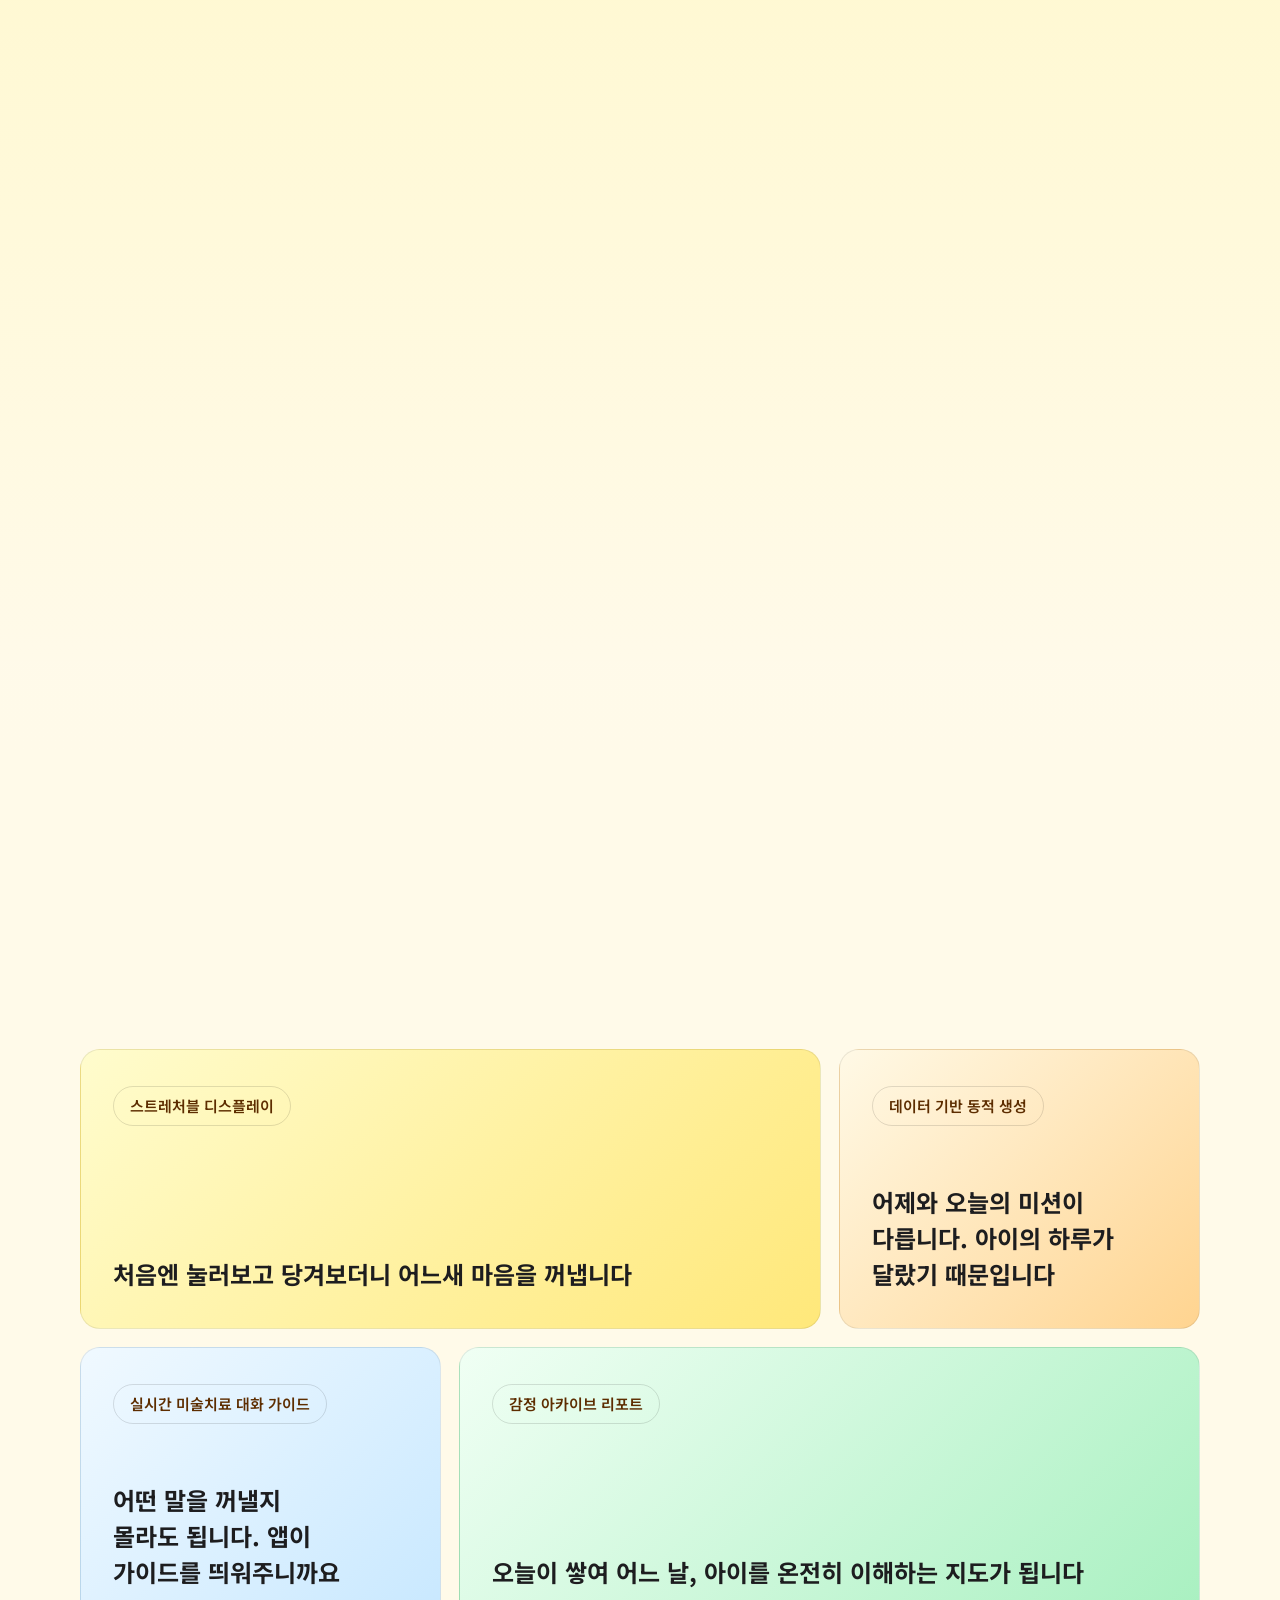
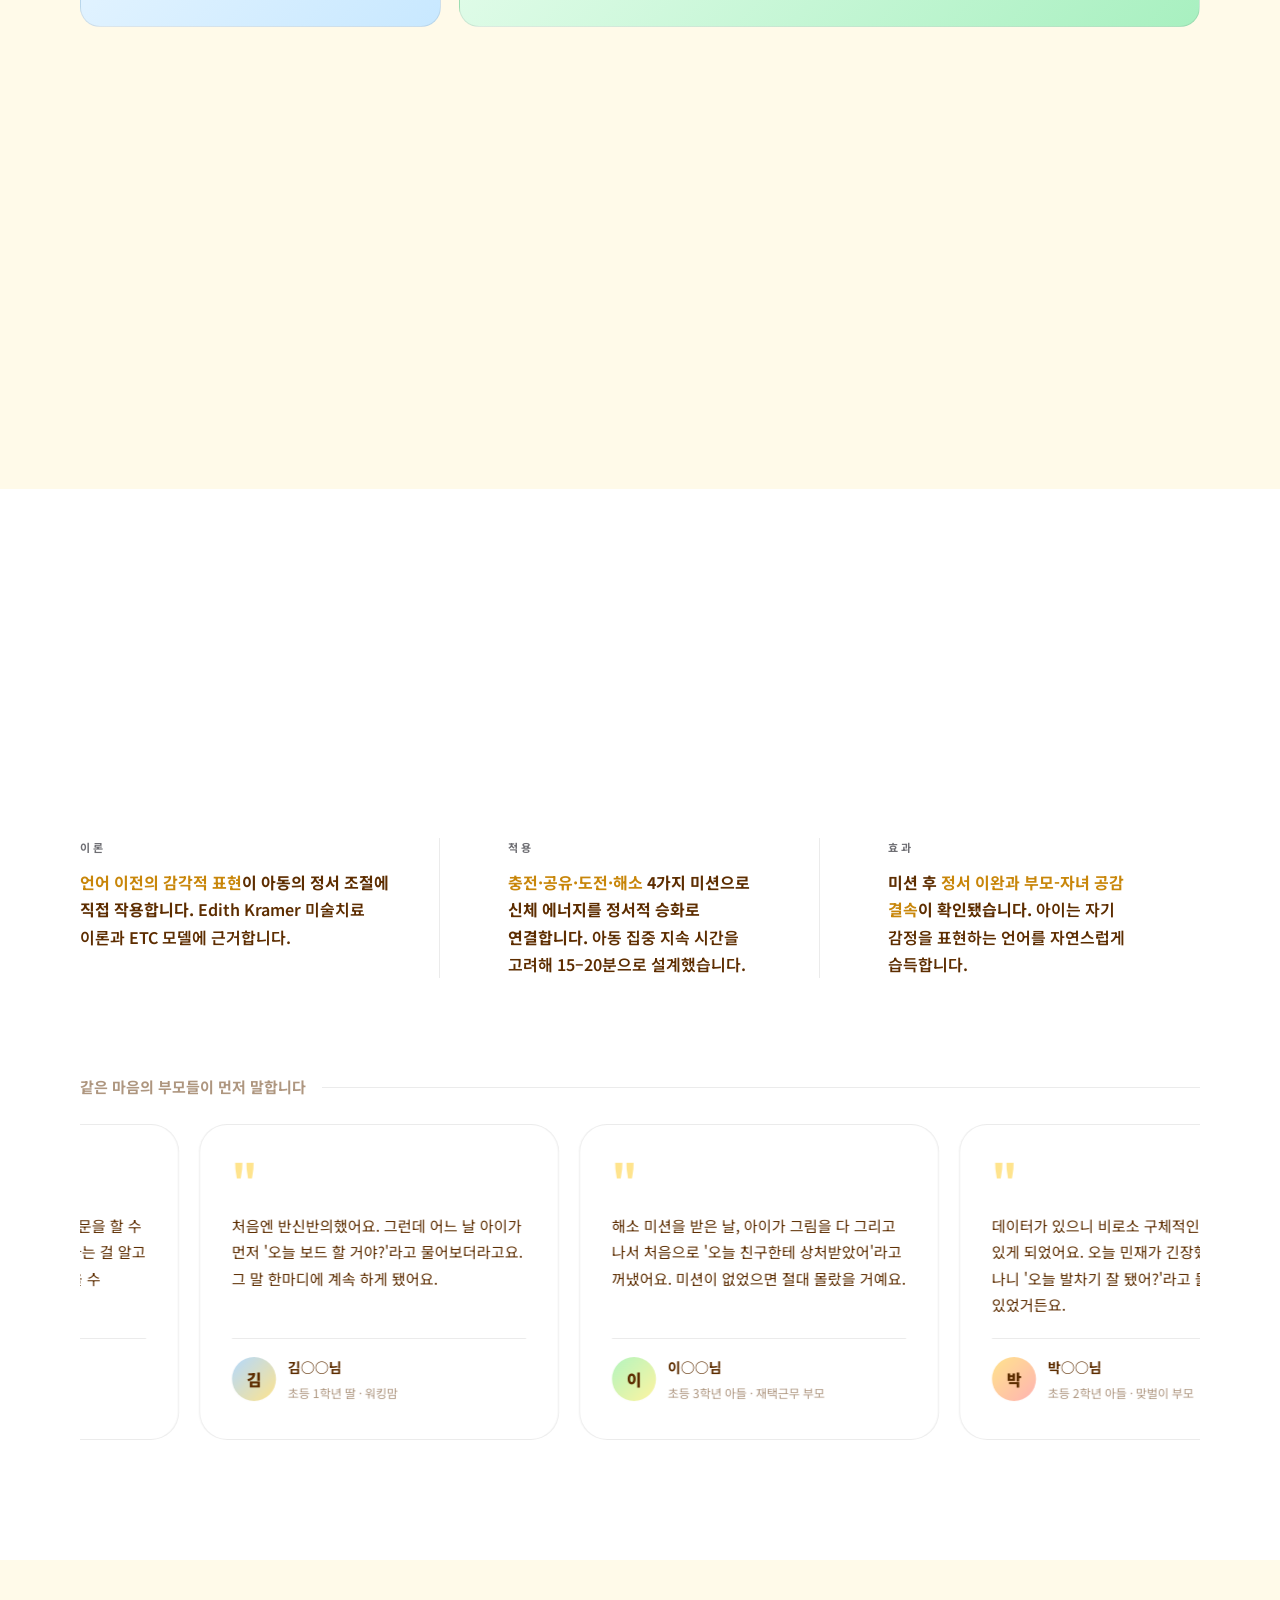
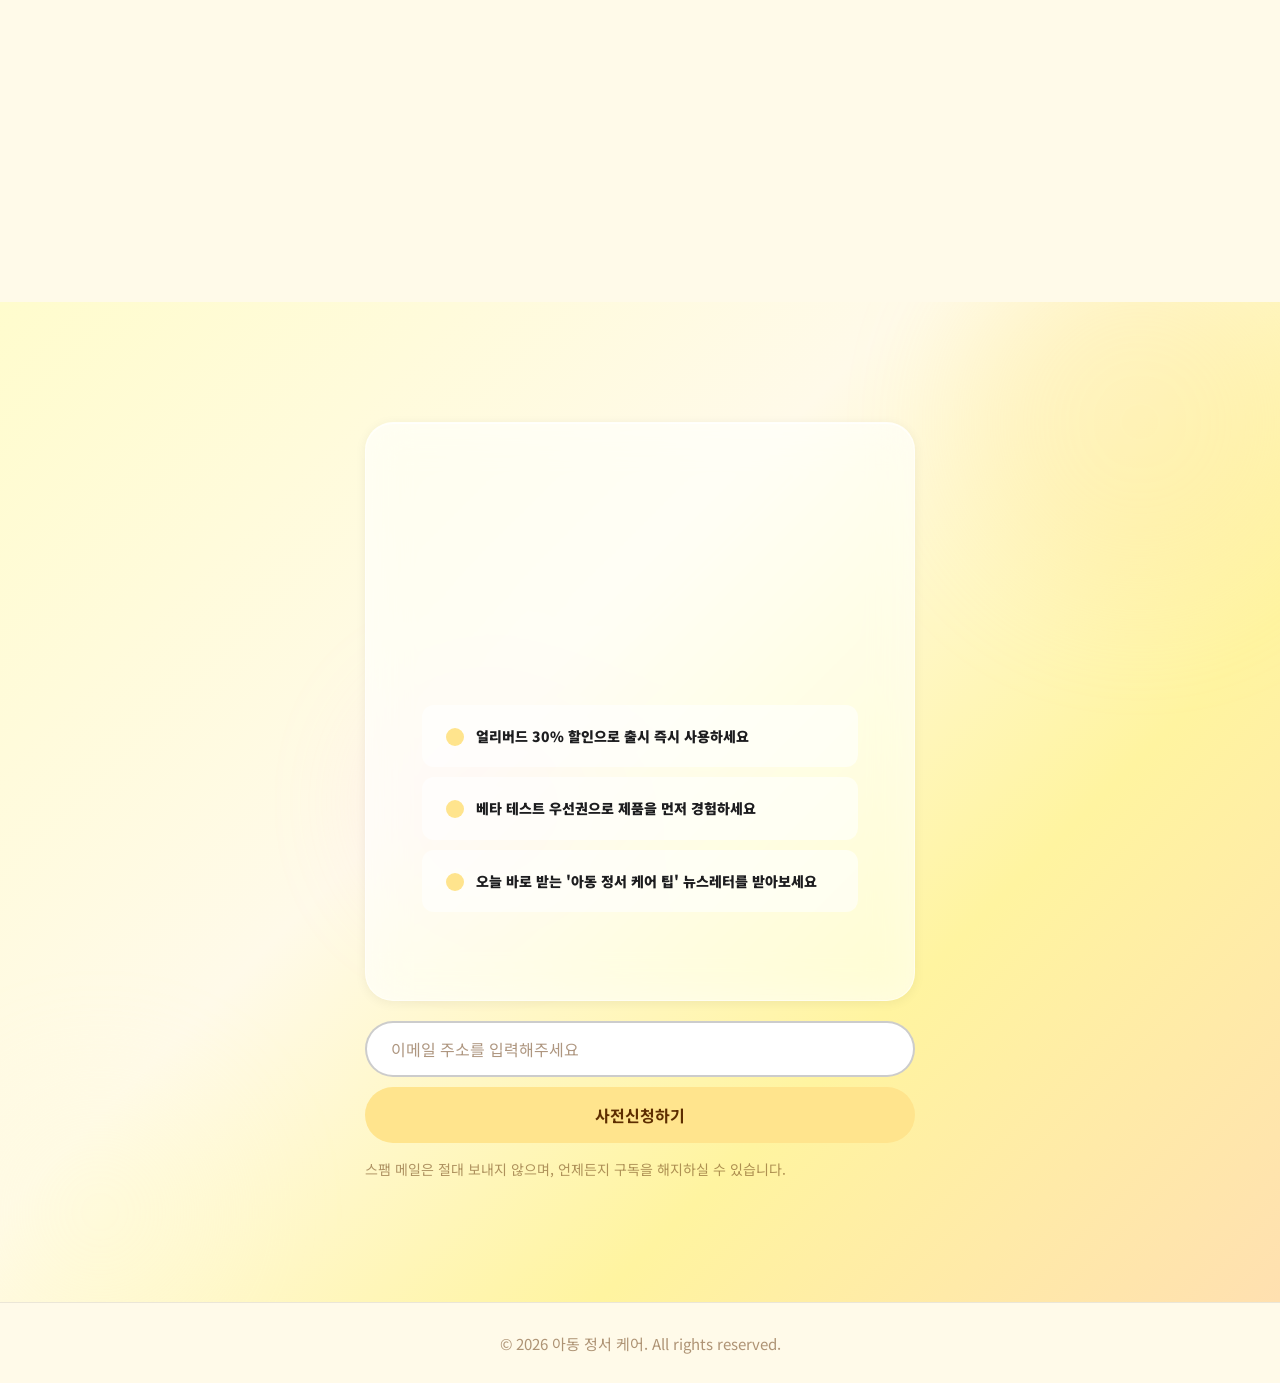
==== commit e489faa3: "version-a.html을 index.html과 동기화 Co-Authored-By: Claude Sonnet 4.6 <noreply@anthropic.com>" ====
--- a/version-a.html
+++ b/version-a.html
@@ -22,12 +22,9 @@
           <a href="#features"   class="nav-link" data-section="features">핵심 기능</a>
           <a href="#trust"      class="nav-link" data-section="trust">검증된 근거</a>
         </nav>
-        <div class="nav-right">
-          <a href="#cta" class="nav-cta">사전 신청하기</a>
-          <button class="nav-hamburger" id="navHamburger" aria-label="메뉴 열기" aria-expanded="false">
-            <span></span><span></span><span></span>
-          </button>
-        </div>
+        <button class="nav-hamburger" id="navHamburger" aria-label="메뉴 열기" aria-expanded="false">
+          <span></span><span></span><span></span>
+        </button>
       </div>
     </div>
   </nav>
@@ -60,17 +57,25 @@
       </div>
     </div>
 
+    <!-- 스크롤 다운 힌트 -->
+    <div class="hero-scroll-hint">
+      <svg width="20" height="20" viewBox="0 0 20 20" fill="none" aria-hidden="true">
+        <path d="M10 4v12M4 10l6 6 6-6" stroke="currentColor" stroke-width="1.8" stroke-linecap="round" stroke-linejoin="round"/>
+      </svg>
+      <span>스크롤</span>
+    </div>
+
   </section>
   <div class="section-divider"></div>
   <!-- S2: PROBLEM -->
   <section class="problem" id="problem">
     <div class="problem-sticky">
       <div class="problem-sentences-wrap">
-        <p class="problem-sentence">퇴근하고 들어오면 아이는 <br> 소파에서 유튜브를 보고 있습니다.</p>
-        <p class="problem-sentence">"오늘 어땠어?" "그냥요." <br> 오늘도 여기서 대화가 끊깁니다.</p>
-        <p class="problem-sentence">더 물어보고 싶은데, <br> 억지로 물어보면 더 닫힐 것 같습니다.</p>
-        <p class="problem-sentence">아이들은 언어보다 <span class="color-pop">감각</span>으로 먼저 말합니다.</p>
-        <p class="problem-sentence">필요한 것은 질문이 아니라 <span class="color-pop">함께하는&nbsp;15분</span>입니다.</p>
+        <span class="problem-sentence">퇴근하고 들어오면 아이는 <span class="color-pop">소파에서 유튜브를</span> 보고 있습니다.</span>
+        <span class="problem-sentence"> "오늘 어땠어?" <span class="color-pop">"그냥요."</span> 오늘도 여기서 대화가 끊깁니다.</span>
+        <span class="problem-sentence"> 더 물어보고 싶은데, 억지로 물어보면 <span class="color-pop">더 닫힐 것 같습니다.</span></span>
+        <span class="problem-sentence"> 아이들은 언어보다 <span class="color-pop">감각</span>으로 먼저 말합니다.</span>
+        <span class="problem-sentence"> 필요한 것은 질문이 아니라 <span class="color-pop">함께하는&nbsp;15분</span>입니다.</span>
       </div>
     </div>
   </section>
@@ -83,129 +88,137 @@
         <h2 class="section-headline js-reveal d1">어떻게 작동하나요?</h2>
       </div>
 
-      <!-- 3-A: Accordion Panels -->
-      <div class="stack-scene">
-        <div class="tech-sub stack-panel">
-          <h3 class="tech-sub-headline js-reveal">아이의 몸이 보내는 신호를 감정의 언어로 바꾸는 과정</h3>
-          <div class="tech-panels">
-            <div class="tech-panel is-active" role="button" tabindex="0" aria-label="1단계: 하루 신호 수집">
-              <div class="tech-panel-num">01</div>
-              <div class="tech-panel-title">하루 신호 수집</div>
-              <p class="tech-panel-desc">팔찌 센서가 심박수(HR), 심박변이도(HRV), 피부전도반응(GSR)을 실시간으로 측정합니다.</p>
-            </div>
-            <div class="tech-panel" role="button" tabindex="0" aria-label="2단계: 노이즈 제거">
-              <div class="tech-panel-num">02</div>
-              <div class="tech-panel-title">노이즈 제거</div>
-              <p class="tech-panel-desc">움직임·외부 환경으로 인한 오염 데이터를 필터링해 신뢰도 높은 생체 지표만 추출합니다.</p>
-            </div>
-            <div class="tech-panel" role="button" tabindex="0" aria-label="3단계: 무드미터 분석">
-              <div class="tech-panel-num">03</div>
-              <div class="tech-panel-title">무드미터 분석</div>
-              <p class="tech-panel-desc">Russell의 원형 감정 모델에 기반해 각성도(Arousal)와 긍정도(Valence) 축으로 아이의 현재 감정 상태를 좌표화합니다.</p>
-            </div>
-            <div class="tech-panel" role="button" tabindex="0" aria-label="4단계: 맞춤 미션 생성">
-              <div class="tech-panel-num">04</div>
-              <div class="tech-panel-title">맞춤 미션 생성</div>
-              <p class="tech-panel-desc">무드미터와 당일 일과 데이터를 결합해 '충전·공유·도전·해소' 4가지 카테고리 중 최적의 미술 미션을 생성합니다.</p>
-            </div>
-          </div>
-          <div class="tech-note">
-            <strong>왜 아동에게도 유효할까요?</strong> Russell 모델은 성인 기반 연구에서 출발했으나, 아동의 각성-긍정 반응 패턴은 성인과 동일한 2축 구조를 따릅니다. 본 서비스는 초등 저학년 아동 대상 파일럿 데이터를 기반으로 감정 분류 임계값을 별도 보정하였습니다.
-          </div>
-        </div>
-      </div>
-
-      <!-- 3-B: Onboarding Slider -->
-      <div class="stack-scene">
-        <div class="tech-sub stack-panel">
-          <h3 class="tech-sub-headline js-reveal">처음이어도 괜찮습니다. 5분이면 충분합니다.</h3>
-          <div class="onboarding-viewport">
-            <div class="onboarding-track" id="onboardingTrack">
-              <div class="onboarding-card">
-                <div class="onboarding-img"></div>
-                <div class="onboarding-content">
-                  <div class="onboarding-num">01</div>
-                  <div class="onboarding-title">앱 설치 &amp; 팔찌 페어링</div>
-                  <p class="onboarding-desc">앱을 설치하고 아이 팔찌와 블루투스로 연결하세요. 이름과 학교 일정만 입력하면 준비 완료입니다.</p>
-                </div>
-              </div>
-              <div class="onboarding-card">
-                <div class="onboarding-img"></div>
-                <div class="onboarding-content">
-                  <div class="onboarding-num">02</div>
-                  <div class="onboarding-title">아이가 착용 &amp; 일상 생활</div>
-                  <p class="onboarding-desc">아이가 팔찌를 차고 평소처럼 생활합니다. 부모가 개입할 필요 없이 데이터는 자동으로 누적됩니다.</p>
-                </div>
-              </div>
-              <div class="onboarding-card">
-                <div class="onboarding-img"></div>
-                <div class="onboarding-content">
-                  <div class="onboarding-num">03</div>
-                  <div class="onboarding-title">보드 앞에서 함께 시작</div>
-                  <p class="onboarding-desc">저녁에 아이와 함께 보드에 손을 올려놓으면, 오늘의 미션이 자동으로 활성화됩니다.</p>
-                </div>
-              </div>
-            </div>
-          </div>
-          <div class="onboarding-controls">
-            <button class="onboarding-arrow" id="onboardingPrev" aria-label="이전 슬라이드">
-              <svg width="20" height="20" viewBox="0 0 20 20" fill="none"><path d="M12.5 15L7.5 10L12.5 5" stroke="currentColor" stroke-width="2" stroke-linecap="round" stroke-linejoin="round"/></svg>
-            </button>
-            <div class="onboarding-nav" id="onboardingDots"></div>
-            <button class="onboarding-arrow" id="onboardingNext" aria-label="다음 슬라이드">
-              <svg width="20" height="20" viewBox="0 0 20 20" fill="none"><path d="M7.5 5L12.5 10L7.5 15" stroke="currentColor" stroke-width="2" stroke-linecap="round" stroke-linejoin="round"/></svg>
-            </button>
-          </div>
-          <div class="faq-grid">
-            <div class="faq-block">
-              <div class="faq-icon">💡</div>
-              <div class="faq-q">팔찌를 깜빡했다면?</div>
-              <p class="faq-a">미착용 시에도 보드 터치 패턴으로 맞춤형 미션을 제안합니다. 매일 착용하지 않아도 괜찮습니다.</p>
-            </div>
-            <div class="faq-block">
-              <div class="faq-icon">💡</div>
-              <div class="faq-q">두 아이가 있다면?</div>
-              <p class="faq-a">앱 내에서 자녀를 개별 등록하면 각각의 데이터를 한 화면에서 확인할 수 있습니다.</p>
-            </div>
-            <div class="faq-block">
-              <div class="faq-icon">💡</div>
-              <div class="faq-q">퇴근 시간이 매일 다르다면?</div>
-              <p class="faq-a">앱 알림은 귀가 시점에 맞춰 자동 조정됩니다. 정해진 시간이 없어도 됩니다.</p>
-            </div>
-          </div>
-        </div>
-      </div>
-
-      <!-- 3-C: Board Steps -->
-      <div class="stack-scene">
+      <!-- 3-A: Tech Gallery -->
+      <h3 class="tech-sub-headline js-reveal">아이의 몸이 보내는 신호를 감정의 언어로 바꾸는 과정</h3>
+    </div><!-- /.container -->
+
+    <!-- 갤러리: 풀 블리드 -->
+    <div class="tech-gallery-outer">
+      <div class="tech-gallery-wrap" id="techGalleryWrap">
+        <div class="tech-gallery-track" id="techGalleryTrack">
+          <div class="tech-tile">
+            <div class="tech-tile-img"></div>
+            <p class="tech-tile-text"><strong>하루 신호 수집.</strong> 팔찌 센서가 <mark class="tech-em">심박수(HR), 심박변이도(HRV), 피부전도반응(GSR)</mark>을 실시간으로 측정합니다.</p>
+          </div>
+          <div class="tech-tile">
+            <div class="tech-tile-img"></div>
+            <p class="tech-tile-text"><strong>노이즈 제거.</strong> 움직임·외부 환경으로 인한 오염 데이터를 필터링해 <mark class="tech-em">신뢰도 높은 생체 지표만</mark> 추출합니다.</p>
+          </div>
+          <div class="tech-tile">
+            <div class="tech-tile-img"></div>
+            <p class="tech-tile-text"><strong>무드미터 분석.</strong> Russell의 원형 감정 모델에 기반해 <mark class="tech-em">각성도와 긍정도 축으로 아이의 현재 감정 상태를 좌표화</mark>합니다.</p>
+          </div>
+          <div class="tech-tile">
+            <div class="tech-tile-img"></div>
+            <p class="tech-tile-text"><strong>맞춤 미션 생성.</strong> 무드미터와 당일 일과 데이터를 결합해 <mark class="tech-em">'충전·공유·도전·해소' 4가지 카테고리 중 최적의 미술 미션</mark>을 생성합니다.</p>
+          </div>
+        </div>
+      </div>
+      <div class="tech-gallery-nav">
+        <button class="tech-gallery-arrow" id="techGalleryPrev" aria-label="이전" disabled>
+          <svg width="18" height="18" viewBox="0 0 20 20" fill="none"><path d="M12.5 15L7.5 10L12.5 5" stroke="currentColor" stroke-width="2" stroke-linecap="round" stroke-linejoin="round"/></svg>
+        </button>
+        <button class="tech-gallery-arrow" id="techGalleryNext" aria-label="다음">
+          <svg width="18" height="18" viewBox="0 0 20 20" fill="none"><path d="M7.5 5L12.5 10L7.5 15" stroke="currentColor" stroke-width="2" stroke-linecap="round" stroke-linejoin="round"/></svg>
+        </button>
+      </div>
+    </div><!-- /.tech-gallery-outer -->
+
+    <div class="container">
+      <!-- tech-note: 추후 활용
+      <div class="tech-note">
+        <strong>왜 아동에게도 유효할까요?</strong> Russell 모델은 성인 기반 연구에서 출발했으나, 아동의 각성-긍정 반응 패턴은 성인과 동일한 2축 구조를 따릅니다. 본 서비스는 초등 저학년 아동 대상 파일럿 데이터를 기반으로 감정 분류 임계값을 별도 보정하였습니다.
+      </div>
+      -->
+
+      <!-- 3-B: Onboarding Pin -->
+      <div class="onboarding-pin">
+        <div class="onboarding-stage">
+          <h3 class="tech-sub-headline onboarding-headline">처음이어도 괜찮습니다. 5분이면 충분합니다.</h3>
+          <div class="onboarding-panels">
+          <div class="onboarding-panel is-active">
+            <div class="onboarding-left">
+              <div class="onboarding-num">01</div>
+              <div class="onboarding-title">앱 설치 &amp; 팔찌 페어링</div>
+              <p class="onboarding-desc">앱을 설치하고 아이 팔찌와 블루투스로 연결하세요. 이름과 학교 일정만 입력하면 준비 완료입니다.</p>
+            </div>
+            <div class="onboarding-img"></div>
+          </div>
+          <div class="onboarding-panel">
+            <div class="onboarding-left">
+              <div class="onboarding-num">02</div>
+              <div class="onboarding-title">아이가 착용 &amp; 일상 생활</div>
+              <p class="onboarding-desc">아이가 팔찌를 차고 평소처럼 생활합니다. 부모가 개입할 필요 없이 데이터는 자동으로 누적됩니다.</p>
+            </div>
+            <div class="onboarding-img"></div>
+          </div>
+          <div class="onboarding-panel">
+            <div class="onboarding-left">
+              <div class="onboarding-num">03</div>
+              <div class="onboarding-title">보드 앞에서 함께 시작</div>
+              <p class="onboarding-desc">저녁에 아이와 함께 보드에 손을 올려놓으면, 오늘의 미션이 자동으로 활성화됩니다.</p>
+            </div>
+            <div class="onboarding-img"></div>
+          </div>
+          </div><!-- /.onboarding-panels -->
+          <div class="onboarding-step-dots">
+            <span class="onboarding-step-dot is-active"></span>
+            <span class="onboarding-step-dot"></span>
+            <span class="onboarding-step-dot"></span>
+          </div>
+        </div>
+      </div>
+      <div class="faq-grid">
+        <div class="faq-block">
+          <div class="faq-icon">💡</div>
+          <div class="faq-q">팔찌를 깜빡했다면?</div>
+          <p class="faq-a">미착용 시에도 보드 터치 패턴으로 맞춤형 미션을 제안합니다. 매일 착용하지 않아도 괜찮습니다.</p>
+        </div>
+        <div class="faq-block">
+          <div class="faq-icon">💡</div>
+          <div class="faq-q">두 아이가 있다면?</div>
+          <p class="faq-a">앱 내에서 자녀를 개별 등록하면 각각의 데이터를 한 화면에서 확인할 수 있습니다.</p>
+        </div>
+        <div class="faq-block">
+          <div class="faq-icon">💡</div>
+          <div class="faq-q">퇴근 시간이 매일 다르다면?</div>
+          <p class="faq-a">앱 알림은 귀가 시점에 맞춰 자동 조정됩니다. 정해진 시간이 없어도 됩니다.</p>
+        </div>
+      </div>
+
+    </div>
+
+    <!-- 3-C: Board Steps -->
+    <div class="stack-scene stack-scene--board">
+      <div class="container">
         <div class="tech-sub stack-panel" style="margin-bottom:0">
-        <h3 class="tech-sub-headline js-reveal">보드 앞에서 일어나는 15분</h3>
-        <div class="board-steps">
-          <div class="board-step">
-            <div class="step-visual step-visual--1">🖐</div>
-            <div class="step-content">
-              <div class="step-label">STEP 01</div>
-              <div class="step-title">팔찌를 올려봐요</div>
-              <p class="step-body">아이가 스트레처블 디스플레이에 손을 올리면 오늘의 미션 카드가 펼쳐집니다.</p>
-            </div>
-          </div>
-          <div class="board-step board-step--rev">
-            <div class="step-visual step-visual--2">🎨</div>
-            <div class="step-content">
-              <div class="step-label">STEP 02</div>
-              <div class="step-title">함께 그려요</div>
-              <p class="step-body">미션 안내에 따라 부모와 아이가 보드 위에서 함께 선을 긋고, 색을 채우고, 이야기를 나눕니다. 앱은 이 순간 대화 가이드를 실시간으로 제공합니다.</p>
-            </div>
-          </div>
-          <div class="board-step">
-            <div class="step-visual step-visual--3">📖</div>
-            <div class="step-content">
-              <div class="step-label">STEP 03</div>
-              <div class="step-title">오늘이 쌓여요</div>
-              <p class="step-body">오늘의 작품과 감정 데이터가 자동 저장됩니다. 다음 날 앱에서 아이의 감정 흐름 리포트를 확인할 수 있습니다.</p>
-            </div>
-          </div>
-        </div>
+          <h3 class="tech-sub-headline js-reveal">보드 앞에서 일어나는 15분</h3>
+          <div class="board-steps">
+            <div class="board-step">
+              <div class="step-visual step-visual--1"></div>
+              <div class="step-content">
+                <div class="step-label">STEP 01</div>
+                <div class="step-title">팔찌를 올려봐요</div>
+                <p class="step-body">아이가 스트레처블 디스플레이에 손을 올리면 오늘의 미션 카드가 펼쳐집니다.</p>
+              </div>
+            </div>
+            <div class="board-step board-step--rev">
+              <div class="step-visual step-visual--2"></div>
+              <div class="step-content">
+                <div class="step-label">STEP 02</div>
+                <div class="step-title">함께 그려요</div>
+                <p class="step-body">미션 안내에 따라 부모와 아이가 보드 위에서 함께 선을 긋고, 색을 채우고, 이야기를 나눕니다. 앱은 이 순간 대화 가이드를 실시간으로 제공합니다.</p>
+              </div>
+            </div>
+            <div class="board-step">
+              <div class="step-visual step-visual--3"></div>
+              <div class="step-content">
+                <div class="step-label">STEP 03</div>
+                <div class="step-title">오늘이 쌓여요</div>
+                <p class="step-body">오늘의 작품과 감정 데이터가 자동 저장됩니다. 다음 날 앱에서 아이의 감정 흐름 리포트를 확인할 수 있습니다.</p>
+              </div>
+            </div>
+          </div>
         </div>
       </div>
     </div>
@@ -219,21 +232,21 @@
         <h2 class="section-headline js-reveal d1">제품을 구성하는 네 가지 핵심 기술</h2>
       </div>
       <div class="features-grid">
-        <div class="feature-card liquid-glass">
+        <div class="feature-card feature-card--1">
+          <span class="feature-tag">스트레처블 디스플레이</span>
           <p class="feature-quote">처음엔 눌러보고 당겨보더니 어느새 마음을 꺼냅니다</p>
-          <span class="feature-tag">스트레처블 디스플레이</span>
-        </div>
-        <div class="feature-card liquid-glass">
+        </div>
+        <div class="feature-card feature-card--2">
+          <span class="feature-tag">데이터 기반 동적 생성</span>
           <p class="feature-quote">어제와 오늘의 미션이 다릅니다. 아이의 하루가 달랐기 때문입니다</p>
-          <span class="feature-tag">데이터 기반 동적 생성</span>
-        </div>
-        <div class="feature-card liquid-glass">
+        </div>
+        <div class="feature-card feature-card--3">
+          <span class="feature-tag">실시간 미술치료 대화 가이드</span>
           <p class="feature-quote">어떤 말을 꺼낼지 몰라도 됩니다. 앱이 가이드를 띄워주니까요</p>
-          <span class="feature-tag">실시간 미술치료 대화 가이드</span>
-        </div>
-        <div class="feature-card liquid-glass">
+        </div>
+        <div class="feature-card feature-card--4">
+          <span class="feature-tag">감정 아카이브 리포트</span>
           <p class="feature-quote">오늘이 쌓여 어느 날, 아이를 온전히 이해하는 지도가 됩니다</p>
-          <span class="feature-tag">감정 아카이브 리포트</span>
         </div>
       </div>
     </div>
--- a/css/styles.css
+++ b/css/styles.css
@@ -56,7 +56,7 @@
 body {
   font-family: 'Noto Sans KR', 'Apple SD Gothic Neo', sans-serif;
   color: var(--text-brown);
-  background: var(--white);
+  background: var(--bg-cream);
   font-size: 17px;
   line-height: 1.75;
   -webkit-font-smoothing: antialiased;
@@ -443,7 +443,7 @@
 /* ── S2: PROBLEM ── */
 .problem {
   height: 400vh;
-  background: var(--bg-cream);
+  background: var(--white);
   position: relative;
 }
 
@@ -458,41 +458,37 @@
 }
 
 .problem-sentences-wrap {
-  width: min(680px, 88vw);
-  padding: 0 24px;
-  display: flex;
-  flex-direction: column;
-  gap: 48px;
+  width: min(1200px, 100%);
+  padding: 0 40px;
+  text-align: left;
 }
 
 .problem-sentence {
-  text-align: center;
+  display: inline;
   font-family: 'Noto Sans KR', sans-serif;
-  font-size: clamp(24px, 2.4vw, 30px);
-  font-weight: 900;
-  line-height: 1.6;
+  font-size: clamp(18px, 1.9vw, 24px);
+  font-weight: 700;
+  line-height: 1.9;
+  color: rgba(0, 0, 0, 0.18);
+  transition: color 0.55s ease;
+}
+
+.problem-sentence.is-lit {
   color: var(--text-black);
-  opacity: 0;
-  transform: translateY(22px);
-  transition: opacity 0.6s ease, transform 0.6s ease;
-}
-
-.problem-sentence.is-visible {
-  opacity: 1;
-  transform: none;
-}
-
-.problem-sentence:last-child {
-  white-space: normal;
 }
 
 .problem-sentence .color-pop {
+  color: rgba(0, 0, 0, 0.18);
+  transition: color 0.55s ease;
+}
+
+.problem-sentence.is-lit .color-pop {
   color: #e6a800;
 }
 
 /* ── S3: TECHNOLOGY ── */
 .technology {
-  background: linear-gradient(160deg, #ffffff 0%, #fffef5 60%, #fffce8 100%);
+  background: linear-gradient(180deg, #ffffff 0%, #fffef5 50%, #fffae9 100%);
   padding: 96px 0;
   border-radius: 24px 24px 0 0;
   position: relative;
@@ -601,106 +597,109 @@
 
 .tech-note strong { color: var(--text-black); }
 
-/* 3-B: Onboarding Slider */
-.onboarding-viewport {
+/* 3-B: Onboarding Pin */
+.onboarding-pin {
+  position: relative;
+  height: 300vh;
+  margin-bottom: 80px;
+}
+
+.onboarding-stage {
+  position: sticky;
+  top: 80px;
+  height: calc(100vh - 80px);
   overflow: hidden;
-  border-radius: var(--radius-lg);
-  margin-bottom: 28px;
-}
-
-.onboarding-track {
-  display: flex;
-  transition: transform 0.5s cubic-bezier(0.4, 0, 0.2, 1);
-}
-
-.onboarding-card {
-  flex: 0 0 100%; /* JS가 픽셀 너비로 덮어씀 */
-  margin-right: 0;
-  background: rgba(255, 255, 255, 0.55);
-  backdrop-filter: blur(28px) saturate(1.8);
-  -webkit-backdrop-filter: blur(28px) saturate(1.8);
-  overflow: hidden;
-  border: 1px solid rgba(255, 255, 255, 0.80);
-  box-shadow:
-    0 12px 48px rgba(0, 0, 0, 0.08),
-    inset 0 1.5px 0 rgba(255, 255, 255, 0.95),
-    inset 0 -1px 0 rgba(93, 45, 0, 0.04);
+  display: flex;
+  flex-direction: column;
+  padding-top: 20px;
+}
+
+.onboarding-headline {
+  flex-shrink: 0;
+  margin-bottom: 28px !important;
+}
+
+.onboarding-panels {
+  position: relative;
+  flex: 1;
+}
+
+.onboarding-panel {
+  position: absolute;
+  inset: 0;
+  display: grid;
+  grid-template-columns: 1fr 1fr;
+  gap: 80px;
+  align-items: center;
+  opacity: 0;
+  transform: translateY(36px);
+  transition: opacity 0.65s cubic-bezier(0.22, 1, 0.36, 1),
+              transform 0.65s cubic-bezier(0.22, 1, 0.36, 1);
+  pointer-events: none;
+}
+
+.onboarding-panel.is-active {
+  opacity: 1;
+  transform: translateY(0);
+  pointer-events: auto;
+}
+
+.onboarding-panel.is-out {
+  opacity: 0;
+  transform: translateY(-36px);
+}
+
+.onboarding-left {
+  display: flex;
+  flex-direction: column;
 }
 
 .onboarding-img {
   width: 100%;
-  aspect-ratio: 16 / 9;
-  background: linear-gradient(145deg, #fffccd 0%, #ffe692 60%, #ffe048 100%);
-  border-bottom: 1px solid rgba(255, 255, 255, 0.50);
-}
-
-.onboarding-content {
-  padding: 36px 48px 44px;
+  aspect-ratio: 4 / 3;
+  border-radius: var(--radius-lg);
+  background: rgba(255, 255, 255, 0.52);
+  backdrop-filter: blur(24px) saturate(1.6);
+  -webkit-backdrop-filter: blur(24px) saturate(1.6);
+  border: 2px solid var(--primary);
+  box-shadow: 0 8px 36px rgba(0, 0, 0, 0.10), 0 1px 4px rgba(0, 0, 0, 0.05);
 }
 
 .onboarding-num {
   display: inline-flex;
   align-items: center;
   justify-content: center;
-  width: 36px; height: 36px;
+  width: 40px; height: 40px;
   background: var(--primary);
   border-radius: 50%;
-  font-size: 14px;
+  font-size: 15px;
   font-weight: 900;
   color: var(--text-brown);
-  margin-bottom: 16px;
-}
-
-.onboarding-title { font-size: 20px; font-weight: 900; color: var(--text-black); margin-bottom: 10px; }
-.onboarding-desc  { font-size: 15px; font-weight: 600; line-height: 1.75; color: var(--text-secondary); }
-
-.onboarding-controls {
-  display: flex;
-  align-items: center;
-  justify-content: center;
-  gap: 16px;
-  margin-bottom: 0;
-}
-
-.onboarding-nav {
-  display: flex;
-  align-items: center;
-  gap: 8px;
-}
-
-.onboarding-dot {
+  margin-bottom: 24px;
+}
+
+.onboarding-title { font-size: 32px; font-weight: 900; color: var(--text-black); margin-bottom: 16px; line-height: 1.25; }
+.onboarding-desc  { font-size: 16px; font-weight: 600; line-height: 1.8; color: var(--text-secondary); }
+
+.onboarding-step-dots {
+  position: absolute;
+  bottom: 28px;
+  left: 50%;
+  transform: translateX(-50%);
+  display: flex;
+  gap: 10px;
+}
+
+.onboarding-step-dot {
   width: 8px; height: 8px;
   border-radius: 50%;
   background: var(--border-strong);
-  cursor: pointer;
-  transition: background var(--ease), transform var(--ease);
-  border: none;
-  padding: 0;
-}
-
-.onboarding-dot.is-active {
+  transition: background 0.3s, transform 0.3s;
+}
+
+.onboarding-step-dot.is-active {
   background: var(--text-brown);
-  transform: scale(1.35);
-}
-
-.onboarding-arrow {
-  display: flex;
-  align-items: center;
-  justify-content: center;
-  width: 36px; height: 36px;
-  border-radius: 50%;
-  border: 1.5px solid var(--border-strong);
-  background: var(--white);
-  color: var(--text-brown);
-  cursor: pointer;
-  transition: background var(--ease), border-color var(--ease), transform var(--ease);
-  flex-shrink: 0;
-}
-
-.onboarding-arrow:hover {
-  background: var(--primary);
-  border-color: var(--primary);
-  transform: scale(1.08);
+  transform: scale(1.4);
 }
 
 .faq-grid {
@@ -798,9 +797,9 @@
   animation-play-state: paused;
 }
 
-.step-visual--1 { background: linear-gradient(135deg, #fff9d0, #ffe87a); }
-.step-visual--2 { background: linear-gradient(135deg, #fff2dc, #ffd490); }
-.step-visual--3 { background: linear-gradient(135deg, #e8fff0, #a8f0c0); }
+.step-visual--1 { background: linear-gradient(135deg, #fffef5 0%, #fff8cc 100%); border: 2px solid var(--primary); }
+.step-visual--2 { background: linear-gradient(135deg, #fffaf4 0%, #ffe8b4 100%); border: 2px solid var(--primary); }
+.step-visual--3 { background: linear-gradient(135deg, #f4fffe 0%, #c6f0e4 100%); border: 2px solid var(--primary); }
 
 .step-content {
   opacity: 0;
@@ -871,14 +870,14 @@
 
 .feature-tag {
   display: inline-block;
-  font-size: 11px;
-  font-weight: 700;
-  letter-spacing: 1.5px;
-  text-transform: uppercase;
-  color: var(--text-muted);
+  font-size: 15px;
+  font-weight: 600;
+  letter-spacing: 0;
+  text-transform: none;
+  color: var(--text-brown);
   border: 1px solid rgba(0,0,0,0.12);
   border-radius: 100px;
-  padding: 4px 12px;
+  padding: 6px 16px;
   align-self: flex-start;
 }
 
@@ -1164,6 +1163,15 @@
 .stack-scene {
   position: relative;
   padding-top: 80px;
+}
+
+.stack-scene--board {
+  background: linear-gradient(180deg, #fffef5 0%, #fff8cc 50%, #fffae9 100%);
+  padding-bottom: 48px;
+}
+
+.stack-scene--board .tech-sub-headline {
+  margin-bottom: 56px;
 }
 
 .stack-panel {
@@ -1398,9 +1406,8 @@
 /* ── Hero → 채도 높은 그라디언트 + 좌측 정렬 ── */
 .hero {
   background:
-    radial-gradient(ellipse at 15% 25%, #ffed80 0%, transparent 55%),
-    radial-gradient(ellipse at 75% 80%, #ffc85a 0%, transparent 50%),
-    linear-gradient(135deg, #ffe060 0%, #ffd050 45%, #ffbc40 100%);
+    radial-gradient(ellipse at 92% 8%, rgba(255,255,255,0.92) 0%, transparent 30%),
+    linear-gradient(135deg, #ffe566 0%, #ffd040 60%, #ffaa50 80%, #ff9040 100%);
 }
 
 /* paint 블럭 & 베일 숨김 */
@@ -1428,11 +1435,12 @@
 .hero-label { color: rgba(255, 255, 255, 0.75); }
 
 .hero-headline {
-  font-size: clamp(48px, 6.5vw, 96px);
-  letter-spacing: -3px;
+  font-size: clamp(36px, 5vw, 72px);
+  letter-spacing: -2px;
   font-weight: 900;
   color: var(--white);
   margin-bottom: 24px;
+  text-shadow: 0 2px 24px rgba(150, 50, 0, 0.28);
 }
 
 .hero-sub {
@@ -1440,6 +1448,7 @@
   font-weight: 600;
   color: rgba(255, 255, 255, 0.92);
   margin-bottom: 0;
+  text-shadow: 0 1px 14px rgba(150, 50, 0, 0.20);
   max-width: 540px;
   line-height: 1.65;
 }
@@ -1480,45 +1489,44 @@
 /* ── Tech Gallery: 2-up 슬라이더 ── */
 
 /* 슬라이더 + 화살표 가로 배치 */
-.tech-gallery-row {
-  display: flex;
-  align-items: flex-start;
+/* 풀 블리드 갤러리 외부 래퍼 — 왼쪽은 container와 정렬, 오른쪽은 뷰포트 끝까지 */
+.tech-gallery-outer {
+  width: 100%;
+  overflow: hidden;
+  padding-left: max(40px, calc((100vw - 1200px) / 2 + 40px));
+  margin: 36px 0 72px;
+}
+
+.tech-gallery-wrap {
+  overflow: visible;
+}
+
+.tech-gallery-track {
+  display: flex;
   gap: 20px;
-  margin-bottom: 16px;
-}
-
-.tech-gallery-wrap {
-  overflow: hidden;
-  flex: 1;
-  min-width: 0;
-}
-
-.tech-gallery-track {
-  display: flex;
   will-change: transform;
   transition: transform 0.5s cubic-bezier(0.4, 0, 0.2, 1);
 }
 
-/* 페이지: JS가 너비 주입, 내부 2열 */
-.tech-gallery-page {
-  flex-shrink: 0;
-  display: grid;
-  grid-template-columns: 1fr 1fr;
-  gap: 24px;
-}
-
-/* Apple 스타일 타일 */
+/* 타일: 2개 + 다음 1/4 peek */
 .tech-tile {
+  flex: 0 0 calc((100vw - max(40px, (100vw - 1200px) / 2 + 40px) - 40px) / 2.25);
   display: flex;
   flex-direction: column;
   gap: 20px;
-}
+  transition: opacity 0.45s ease;
+}
+.tech-tile.is-gallery-dim { opacity: 0.28; }
 
 .tech-tile-img {
   width: 100%;
   aspect-ratio: 4 / 3;
   border-radius: var(--radius-lg);
-  background: linear-gradient(145deg, #fffccd 0%, #ffe048 100%);
+  background: rgba(255, 255, 255, 0.52);
+  backdrop-filter: blur(24px) saturate(1.6);
+  -webkit-backdrop-filter: blur(24px) saturate(1.6);
+  border: 2px solid var(--primary);
+  box-shadow: 0 6px 28px rgba(0, 0, 0, 0.09), 0 1px 4px rgba(0, 0, 0, 0.05);
   display: block;
 }
 
@@ -1547,12 +1555,13 @@
   font-style: normal;
 }
 
-/* 화살표 묶음: 오른쪽 정렬 */
+/* 화살표: container 우측 정렬 */
 .tech-gallery-nav {
   display: flex;
   justify-content: flex-end;
   gap: 10px;
-  margin-top: 28px;
+  margin-top: 20px;
+  padding-right: max(40px, calc((100vw - 1200px) / 2 + 40px));
 }
 
 .tech-gallery-arrow {
@@ -1582,39 +1591,42 @@
 }
 
 @media (max-width: 768px) {
-  .tech-gallery-page { grid-template-columns: 1fr; gap: 32px; }
-  .tech-tile-img { aspect-ratio: 16 / 9; }
-}
-
-/* ── Section Headline 크기 상향 ── */
+  .tech-gallery-outer { padding-left: 24px; }
+  .tech-tile { flex: 0 0 calc(100vw - 80px); } /* 1개 + 오른쪽 peek */
+  .tech-tile-img { aspect-ratio: 4 / 3; }
+  .tech-gallery-nav { padding-right: 24px; }
+}
+
+/* ── Section Headline 크기 ── */
 .section-headline {
-  font-size: clamp(38px, 5vw, 68px);
-  letter-spacing: -1.5px;
-  line-height: 1.18;
+  font-size: clamp(28px, 3.4vw, 48px);
+  letter-spacing: -1.2px;
+  line-height: 1.22;
 }
 
 /* ── Problem ── */
+
 .problem-sentence {
-  font-size: clamp(26px, 3vw, 38px);
-  line-height: 1.52;
-  letter-spacing: -0.5px;
-}
-
-/* ── Technology: 배경 화이트 ── */
+  font-size: clamp(22px, 2.4vw, 30px);
+  line-height: 2;
+  letter-spacing: -0.3px;
+}
+
+/* ── Technology: 배경 그라데이션 ── */
 .technology {
-  background: var(--white);
+  background: linear-gradient(180deg, #ffffff 0%, #fffef5 40%, #fffae9 100%);
   border-radius: 0;
 }
 
 .tech-sub-headline {
-  font-size: clamp(20px, 2.8vw, 36px);
+  font-size: clamp(20px, 2.4vw, 30px);
 }
 
 /* tech-panel-title 줄바꿈 허용 */
 .tech-panel-title { white-space: normal; }
 
-/* ── Features: 섹션 여백 증가 ── */
-.features { padding: 120px 0; }
+/* ── Features: 섹션 여백 ── */
+.features { padding: 72px 0 120px; }
 .feature-quote { font-size: 24px; }
 
 /* ── Trust: 배경 화이트 ── */
